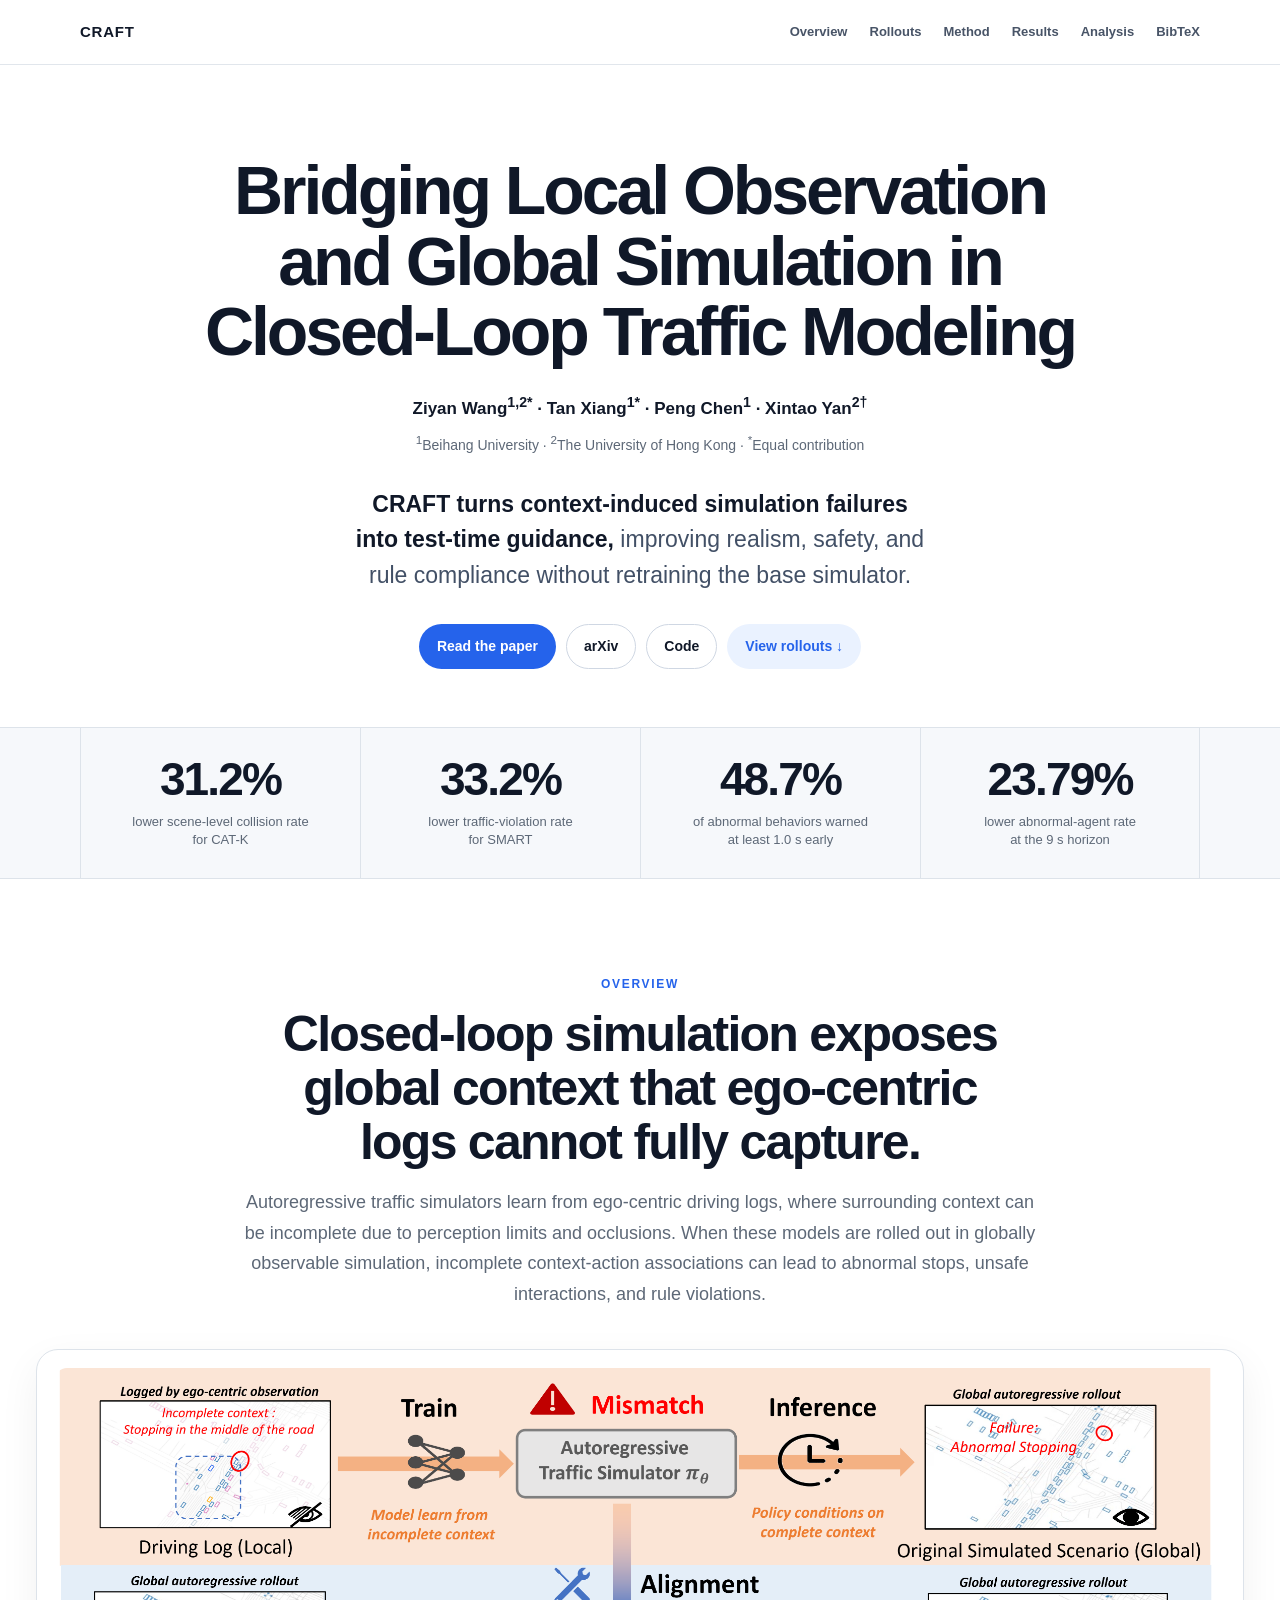
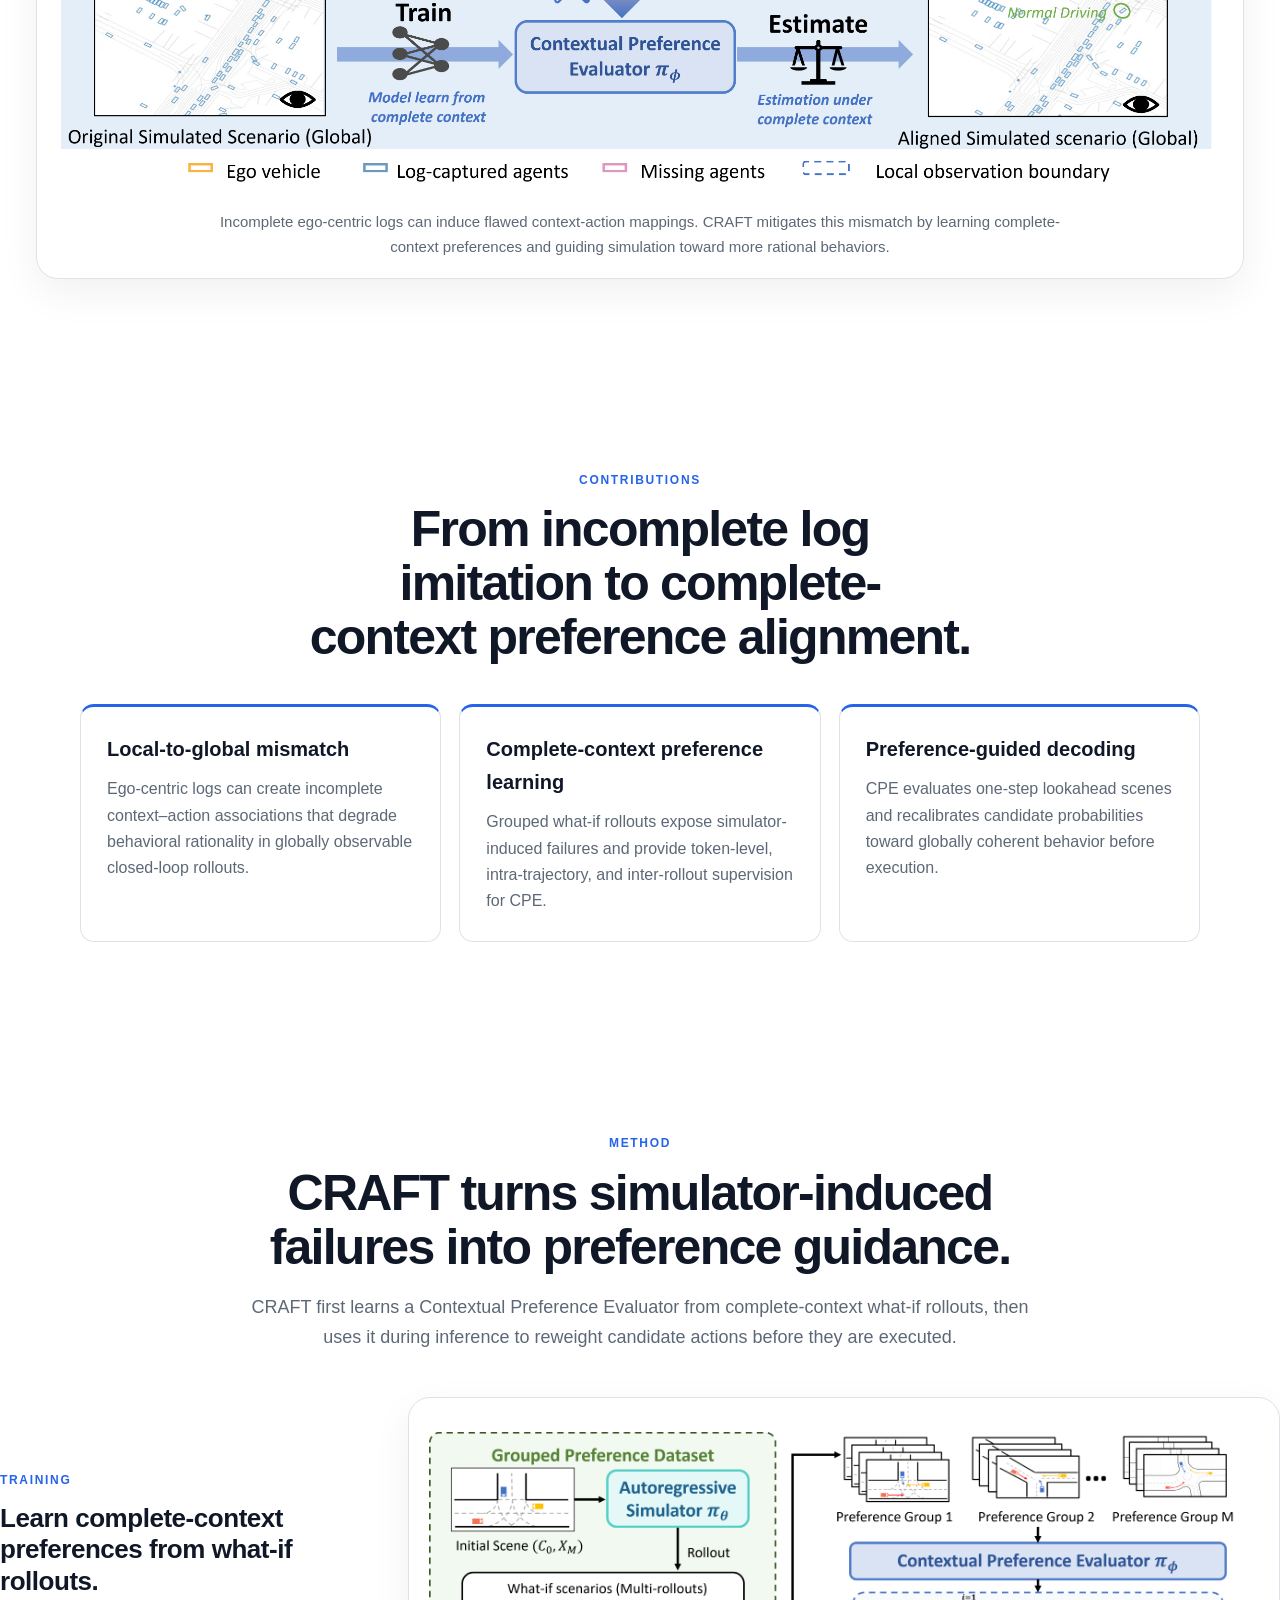
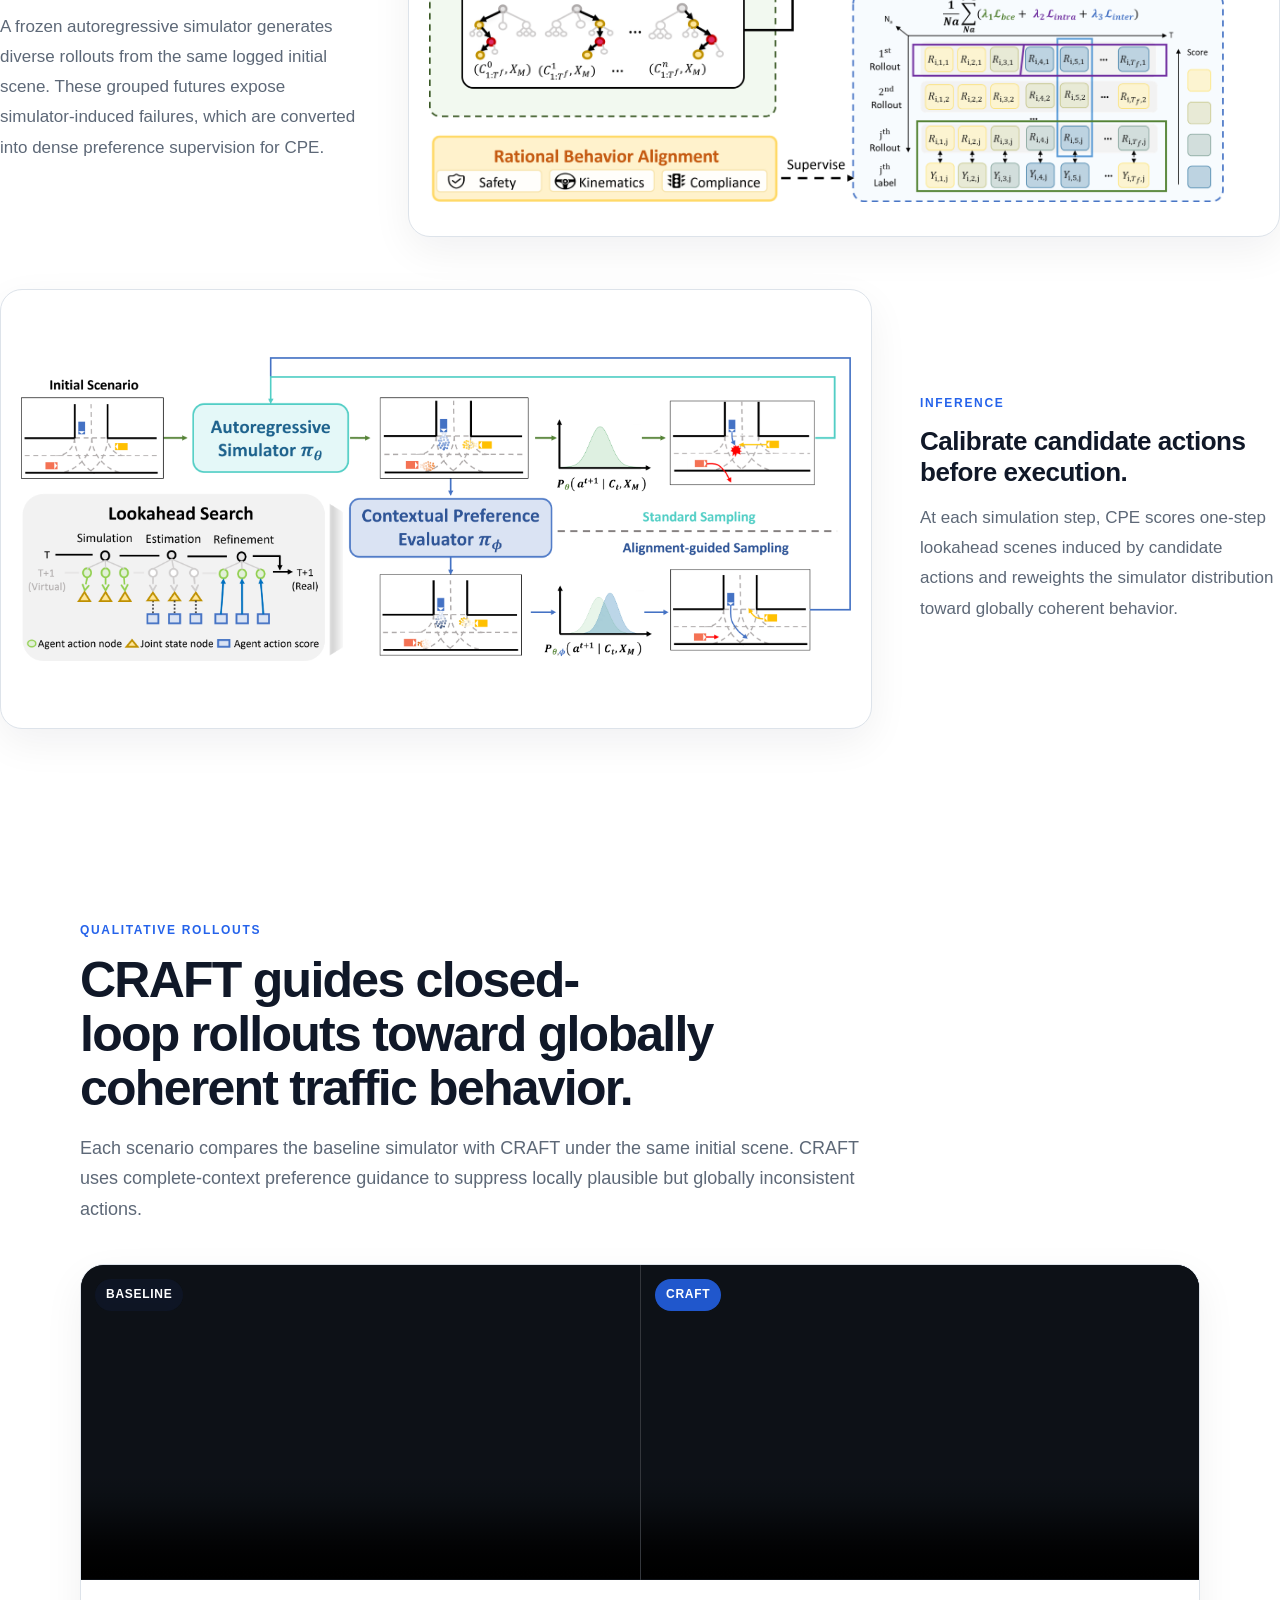
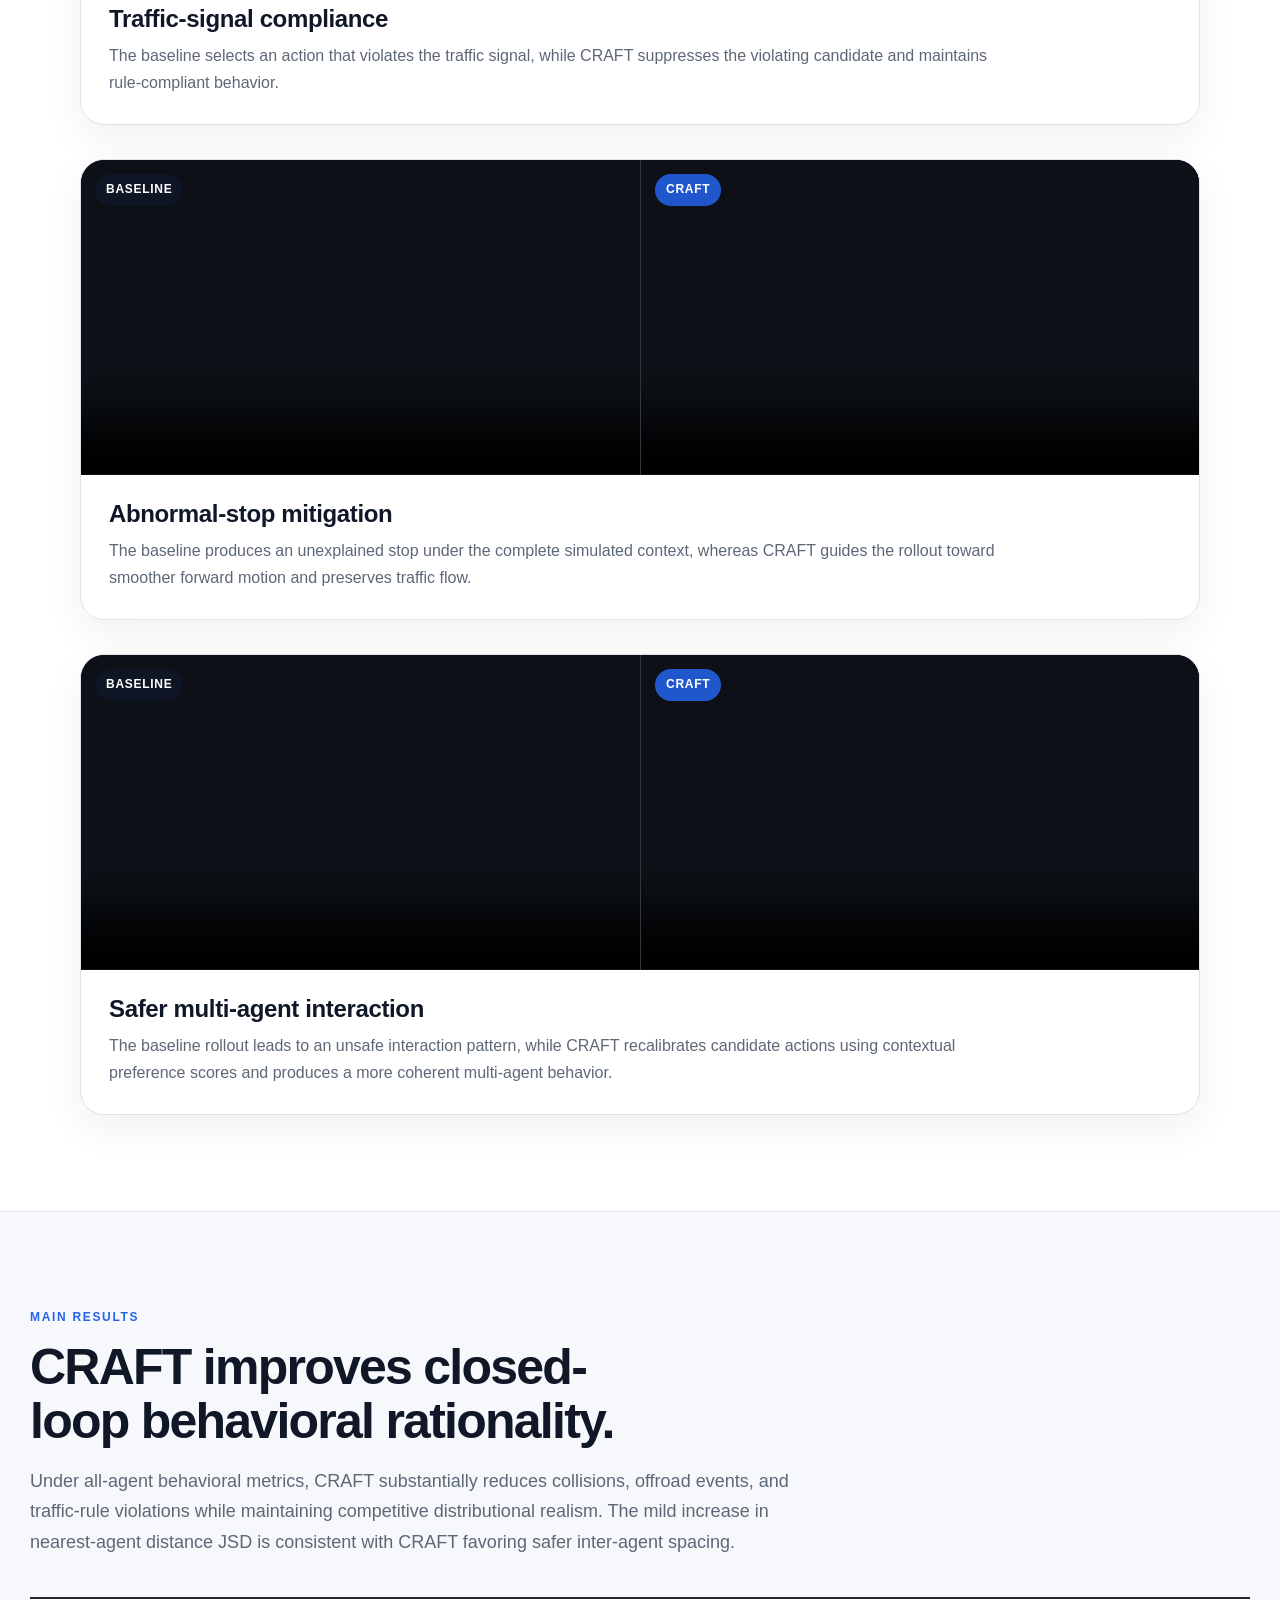
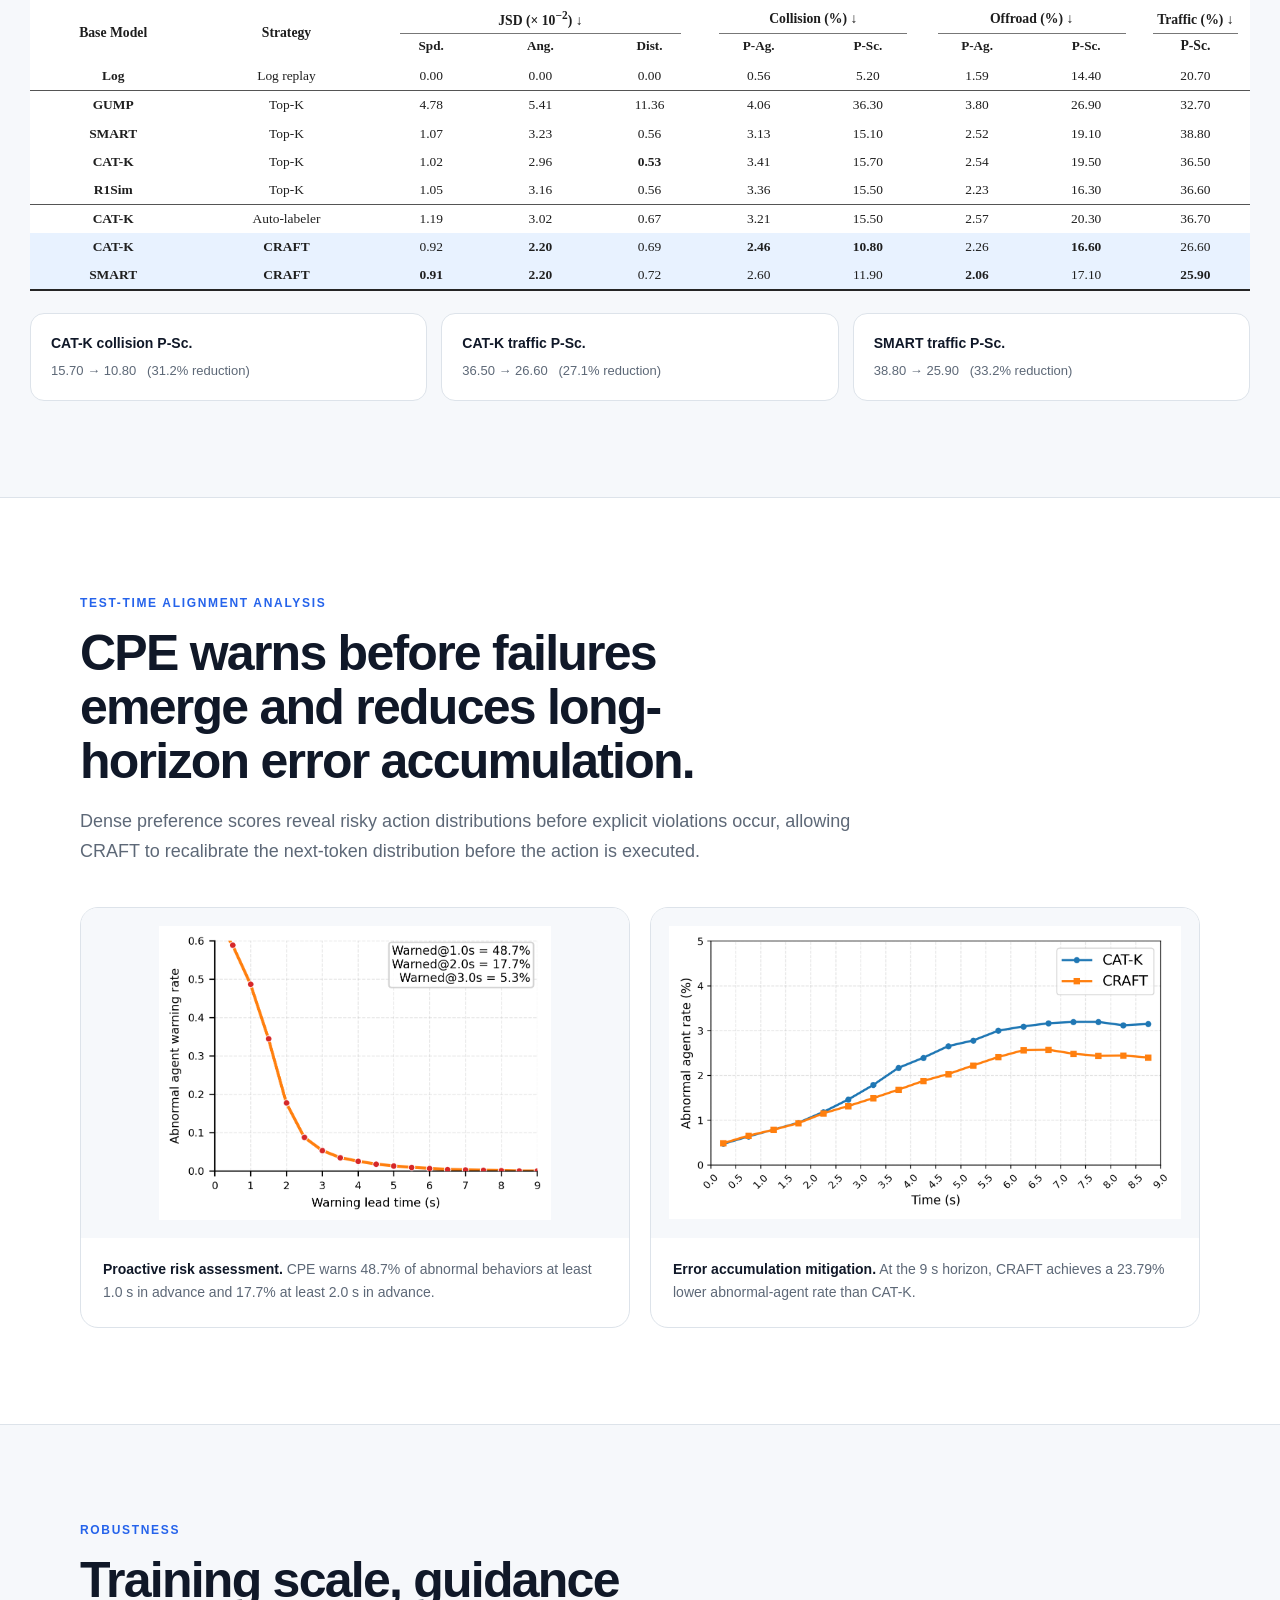
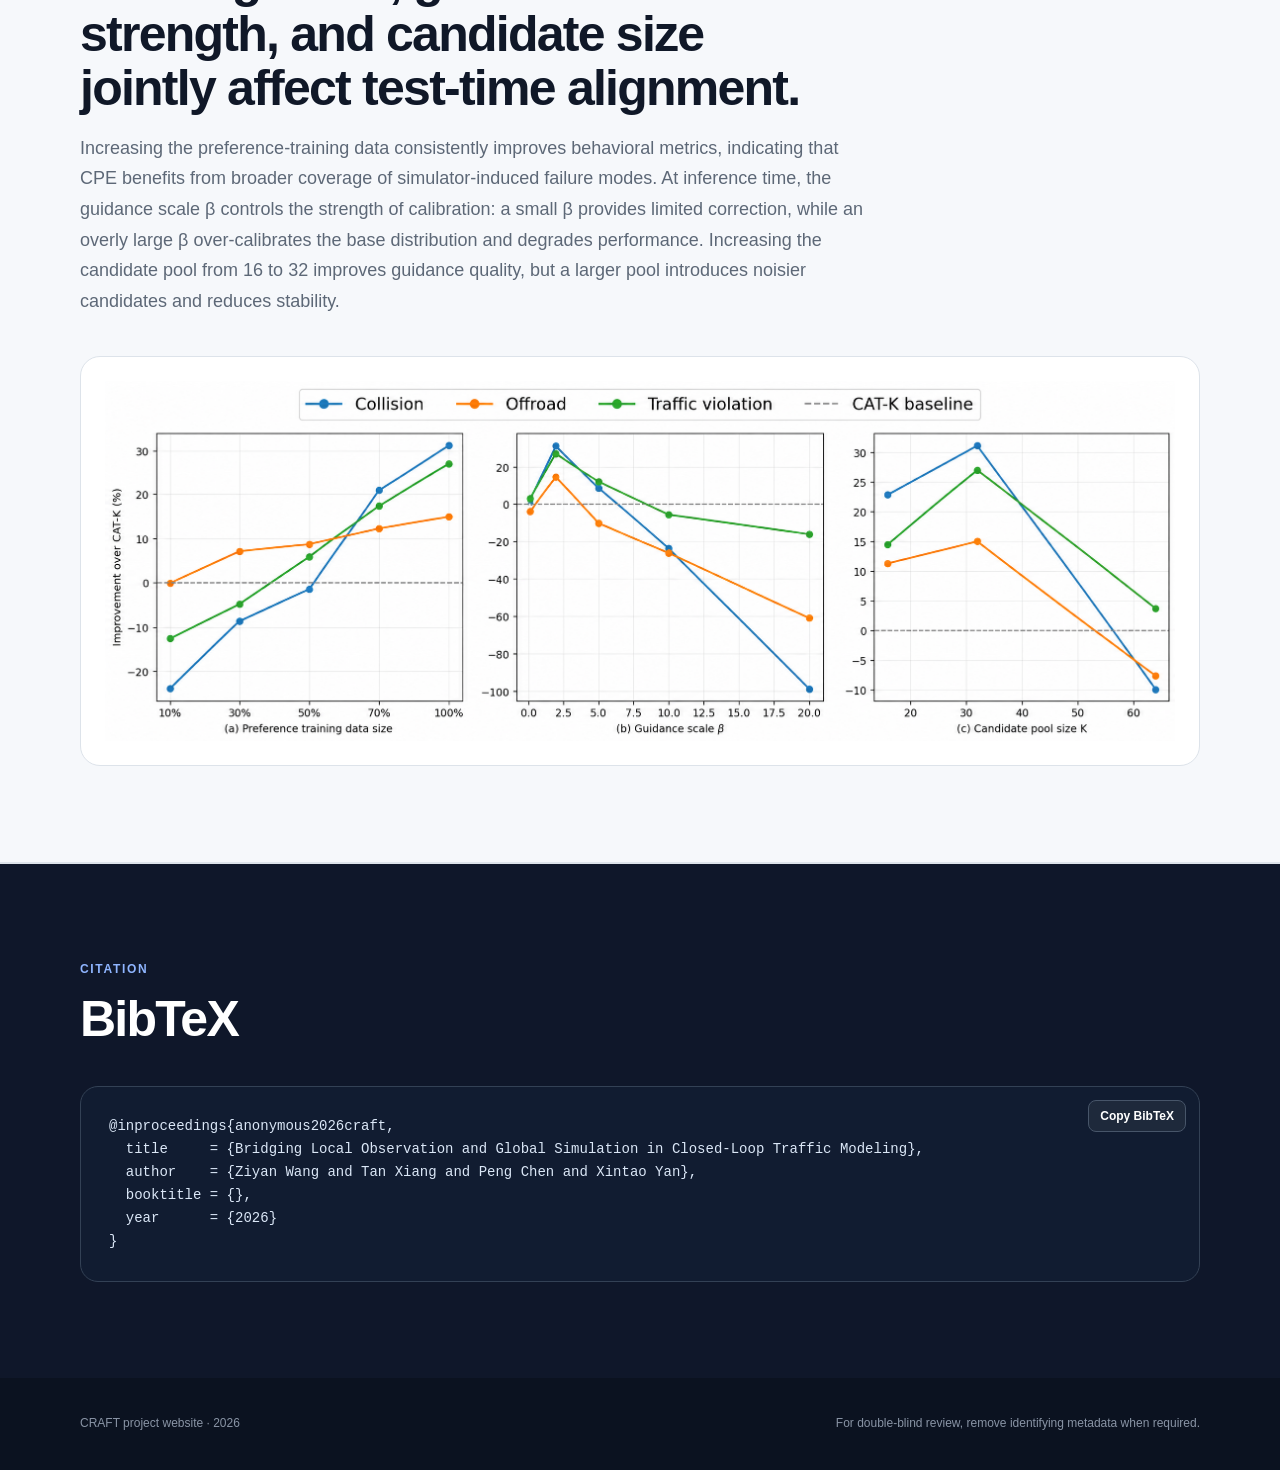
==== index.html @ ce2a0c20 "Changes to be committed: 	modified:   index.html" ====
<!DOCTYPE html>
<html lang="en">
<head>
  <meta charset="UTF-8" />
  <meta name="viewport" content="width=device-width, initial-scale=1.0" />
  <meta
    name="description"
    content="CRAFT: Contextual Reference Alignment Framework for closed-loop traffic simulation."
  />
  <title>CRAFT — Bridging Local Observation and Global Simulation</title>
  <link rel="stylesheet" href="style.css" />
</head>

<body>
  <a class="skip-link" href="#main-content">Skip to content</a>

  <nav class="site-nav" aria-label="Primary navigation">
    <div class="nav-inner">
      <a class="nav-brand" href="#top" aria-label="CRAFT home">
        <!--span class="brand-mark">C</span-->
        <span>CRAFT</span>
      </a>

      <div class="nav-links">
        <a href="#overview">Overview</a>
        <a href="#rollouts">Rollouts</a>
        <a href="#method">Method</a>
        <a href="#results">Results</a>
        <a href="#analysis">Analysis</a>
        <a href="#citation">BibTeX</a>
      </div>
    </div>
  </nav>

  <main id="main-content">
    <header class="hero" id="top">
      <div class="page hero-inner">
        <!-- <p class="eyebrow">Neurips · 2026</p> -->

        <h1>
          Bridging Local Observation and Global Simulation in Closed-Loop Traffic Modeling
        </h1>

        <p class="authors">
          Ziyan Wang<sup>1,2*</sup> · Tan Xiang<sup>1*</sup> ·
          Peng Chen<sup>1</sup> · Xintao Yan<sup>2†</sup>
        </p>

        <p class="affiliation">
          <sup>1</sup>Beihang University ·
          <sup>2</sup>The University of Hong Kong ·
          <sup>*</sup>Equal contribution
        </p>

        <p class="hero-claim">
          <strong>CRAFT turns context-induced simulation failures into test-time guidance,</strong>
          improving realism, safety, and rule compliance without retraining the base simulator.
        </p>

        <div class="hero-actions">
          <a class="button button-primary" href="#">Read the paper</a>
          <a class="button button-secondary" href="#">arXiv</a>
          <a class="button button-secondary" href="#">Code</a>
          <a class="button button-ghost" href="#rollouts">View rollouts ↓</a>
        </div>
      </div>
    </header>

    <section class="metrics-band" aria-label="Headline results">
      <div class="page metrics-grid">
        <article class="metric-item">
          <strong>31.2%</strong>
          <span>lower scene-level collision rate<br />for CAT-K</span>
        </article>

        <article class="metric-item">
          <strong>33.2%</strong>
          <span>lower traffic-violation rate<br />for SMART</span>
        </article>

        <article class="metric-item">
          <strong>48.7%</strong>
          <span>of abnormal behaviors warned<br />at least 1.0 s early</span>
        </article>

        <article class="metric-item">
          <strong>23.79%</strong>
          <span>lower abnormal-agent rate<br />at the 9 s horizon</span>
        </article>
      </div>
    </section>

    <section id="overview" class="section overview-section">
      <div class="section-heading section-heading-center">
        <p class="eyebrow">Overview</p>
        <h2>
          Closed-loop simulation exposes global context that ego-centric logs cannot fully capture.
        </h2>
        <p class="section-summary">
          Autoregressive traffic simulators learn from ego-centric driving logs, where surrounding context can be incomplete due to perception limits and occlusions. When these models are rolled out in globally observable simulation, incomplete context-action associations can lead to abnormal stops, unsafe interactions, and rule violations.
        </p>
      </div>

      <figure class="overview-figure">
        <img
          src="assets/motivation.png"
          alt="Local-to-global context mismatch and CRAFT alignment"
        />
        <figcaption>
          Incomplete ego-centric logs can induce flawed context-action mappings. CRAFT mitigates this mismatch by learning complete-context preferences and guiding simulation toward more rational behaviors.
        </figcaption>
      </figure>
    </section>

    <section class="section" id="summary">
      <div class="page">
        <div class="section-heading section-heading-center">
          <p class="section-kicker">Contributions</p>
          <h2>
            From incomplete log imitation to complete-context preference alignment.
          </h2>
        </div>

        <div class="takeaway-grid">
          <article>
            <h3>Local-to-global mismatch</h3>
            <p>
              Ego-centric logs can create incomplete context–action associations that
              degrade behavioral rationality in globally observable closed-loop rollouts.
            </p>
          </article>

          <article>
            <h3>Complete-context preference learning</h3>
            <p>
              Grouped what-if rollouts expose simulator-induced failures and provide
              token-level, intra-trajectory, and inter-rollout supervision for CPE.
            </p>
          </article>

          <article>
            <h3>Preference-guided decoding</h3>
            <p>
              CPE evaluates one-step lookahead scenes and recalibrates candidate
              probabilities toward globally coherent behavior before execution.
            </p>
          </article>
        </div>
      </div>
    </section>


   <section id="method" class="section method-section">
      <div class="section-heading section-heading-center">
        <p class="eyebrow">Method</p>
        <h2>CRAFT turns simulator-induced failures into preference guidance.</h2>
        <p class="section-summary">
          CRAFT first learns a Contextual Preference Evaluator from complete-context what-if rollouts, then uses it during inference to reweight candidate actions before they are executed.
        </p>
      </div>

      <div class="method-row">
        <div class="method-copy">
          <p class="method-label">Training</p>
          <h3>Learn complete-context preferences from what-if rollouts.</h3>
          <p>
            A frozen autoregressive simulator generates diverse rollouts from the same logged initial scene. These grouped futures expose simulator-induced failures, which are converted into dense preference supervision for CPE.
          </p>
        </div>

        <figure class="method-figure-box">
          <img
            src="assets/pipeline.png"
            alt="CRAFT training pipeline"
          />
        </figure>
      </div>

      <div class="method-row method-row-reverse">
        <div class="method-copy">
          <p class="method-label">Inference</p>
          <h3>Calibrate candidate actions before execution.</h3>
          <p>
            At each simulation step, CPE scores one-step lookahead scenes induced by candidate actions and reweights the simulator distribution toward globally coherent behavior.
          </p>
        </div>

        <figure class="method-figure-box">
          <img
            src="assets/inference_pipeline.png"
            alt="CRAFT inference pipeline"
          />
        </figure>
      </div>
    </section>

    <section id="rollouts" class="section">
      <div class="page">
        <div class="section-heading">
          <p class="section-kicker">Qualitative Rollouts</p>
          <h2>CRAFT guides closed-loop rollouts toward globally coherent traffic behavior.</h2>
          <p class="section-lead">
            Each scenario compares the baseline simulator with CRAFT under the same initial scene. 
            CRAFT uses complete-context preference guidance to suppress locally plausible but globally inconsistent actions.
          </p>
        </div>

        <div class="comparison-list">
          <!-- Scenario 1 -->
          <article class="comparison-card">
            <div class="comparison-video-row">
              <div class="comparison-video comparison-baseline">
                <div class="comparison-label">Baseline</div>
                <video controls preload="metadata" poster="assets/rule_baseline_poster.jpg">
                  <source src="assets/Logical Compliance_catk_crop.mp4" type="video/mp4" />
                </video>
              </div>

              <div class="comparison-video comparison-ours">
                <div class="comparison-label">CRAFT</div>
                <video controls preload="metadata" poster="assets/rule_craft_poster.jpg">
                  <source src="assets/Logical Compliance_ours_crop.mp4" type="video/mp4" />
                </video>
              </div>
            </div>

            <div class="comparison-desc">
              <h3>Traffic-signal compliance</h3>
              <p>
                The baseline selects an action that violates the traffic signal, while CRAFT suppresses the violating candidate and maintains rule-compliant behavior.
              </p>
            </div>
          </article>

          <!-- Scenario 2 -->
          <article class="comparison-card">
            <div class="comparison-video-row">
              <div class="comparison-video comparison-baseline">
                <div class="comparison-label">Baseline</div>
                <video controls preload="metadata" poster="assets/stop_baseline_poster.jpg">
                  <source src="assets/Behavioral Stability_catk_crop.mp4" type="video/mp4" />
                </video>
              </div>

              <div class="comparison-video comparison-ours">
                <div class="comparison-label">CRAFT</div>
                <video controls preload="metadata" poster="assets/stop_craft_poster.jpg">
                  <source src="assets/Behavioral Stability_ours_crop.mp4" type="video/mp4" />
                </video>
              </div>
            </div>

            <div class="comparison-desc">
              <h3>Abnormal-stop mitigation</h3>
              <p>
                The baseline produces an unexplained stop under the complete simulated context, whereas CRAFT guides the rollout toward smoother forward motion and preserves traffic flow.
              </p>
            </div>
          </article>

          <!-- Scenario 3 -->
          <article class="comparison-card">
            <div class="comparison-video-row">
              <div class="comparison-video comparison-baseline">
                <div class="comparison-label">Baseline</div>
                <video controls preload="metadata" poster="assets/interaction_baseline_poster.jpg">
                  <source src="assets/Stability under Extreme Geometric Topologies_catk_crop.mp4" type="video/mp4" />
                </video>
              </div>

              <div class="comparison-video comparison-ours">
                <div class="comparison-label">CRAFT</div>
                <video controls preload="metadata" poster="assets/interaction_craft_poster.jpg">
                  <source src="assets/Stability under Extreme Geometric Topologies_ours_crop.mp4" type="video/mp4" />
                </video>
              </div>
            </div>

            <div class="comparison-desc">
              <h3>Safer multi-agent interaction</h3>
              <p>
                The baseline rollout leads to an unsafe interaction pattern, while CRAFT recalibrates candidate actions using contextual preference scores and produces a more coherent multi-agent behavior.
              </p>
            </div>
          </article>
        </div>
      </div>
    </section>

    <section class="section section-tinted" id="results">
      <div class="page-wide">
        <div class="section-heading">
          <p class="section-kicker">Main results</p>
          <h2>CRAFT improves closed-loop behavioral rationality.</h2>
          <p class="section-lead">
            Under all-agent behavioral metrics, CRAFT substantially reduces collisions,
            offroad events, and traffic-rule violations while maintaining competitive
            distributional realism. The mild increase in nearest-agent distance JSD is
            consistent with CRAFT favoring safer inter-agent spacing.
          </p>
        </div>

        <div class="results-table-wrap">
          <table class="results-table">
            <colgroup>
              <col class="base-col" />
              <col class="strategy-col" />
              <col class="metric-col" span="8" />
            </colgroup>

            <thead>
              <tr>
                <th rowspan="2">Base Model</th>
                <th rowspan="2">Strategy</th>
                <th colspan="3">JSD (× 10<sup>−2</sup>) ↓</th>
                <th colspan="2">Collision (%) ↓</th>
                <th colspan="2">Offroad (%) ↓</th>
                <th class="traffic-head" rowspan="2">
                  <span>Traffic (%) ↓</span>
                  <span class="traffic-sub">P-Sc.</span>
                </th>
              </tr>
              <tr>
                <th>Spd.</th>
                <th>Ang.</th>
                <th>Dist.</th>
                <th>P-Ag.</th>
                <th>P-Sc.</th>
                <th>P-Ag.</th>
                <th>P-Sc.</th>
              </tr>
            </thead>

            <tbody>
              <tr>
                <td data-label="Base Model"><strong>Log</strong></td>
                <td data-label="Strategy">Log replay</td>
                <td data-label="Spd. JSD">0.00</td>
                <td data-label="Ang. JSD">0.00</td>
                <td data-label="Dist. JSD">0.00</td>
                <td data-label="Collision P-Ag.">0.56</td>
                <td data-label="Collision P-Sc.">5.20</td>
                <td data-label="Offroad P-Ag.">1.59</td>
                <td data-label="Offroad P-Sc.">14.40</td>
                <td data-label="Traffic P-Sc.">20.70</td>
              </tr>

              <tr class="section-divider">
                <td data-label="Base Model"><strong>GUMP</strong></td>
                <td data-label="Strategy">Top-K</td>
                <td data-label="Spd. JSD">4.78</td>
                <td data-label="Ang. JSD">5.41</td>
                <td data-label="Dist. JSD">11.36</td>
                <td data-label="Collision P-Ag.">4.06</td>
                <td data-label="Collision P-Sc.">36.30</td>
                <td data-label="Offroad P-Ag.">3.80</td>
                <td data-label="Offroad P-Sc.">26.90</td>
                <td data-label="Traffic P-Sc.">32.70</td>
              </tr>

              <tr>
                <td data-label="Base Model"><strong>SMART</strong></td>
                <td data-label="Strategy">Top-K</td>
                <td data-label="Spd. JSD">1.07</td>
                <td data-label="Ang. JSD">3.23</td>
                <td data-label="Dist. JSD">0.56</td>
                <td data-label="Collision P-Ag.">3.13</td>
                <td data-label="Collision P-Sc.">15.10</td>
                <td data-label="Offroad P-Ag.">2.52</td>
                <td data-label="Offroad P-Sc.">19.10</td>
                <td data-label="Traffic P-Sc.">38.80</td>
              </tr>

              <tr>
                <td data-label="Base Model"><strong>CAT-K</strong></td>
                <td data-label="Strategy">Top-K</td>
                <td data-label="Spd. JSD">1.02</td>
                <td data-label="Ang. JSD">2.96</td>
                <td data-label="Dist. JSD"><strong>0.53</strong></td>
                <td data-label="Collision P-Ag.">3.41</td>
                <td data-label="Collision P-Sc.">15.70</td>
                <td data-label="Offroad P-Ag.">2.54</td>
                <td data-label="Offroad P-Sc.">19.50</td>
                <td data-label="Traffic P-Sc.">36.50</td>
              </tr>

              <tr>
                <td data-label="Base Model"><strong>R1Sim</strong></td>
                <td data-label="Strategy">Top-K</td>
                <td data-label="Spd. JSD">1.05</td>
                <td data-label="Ang. JSD">3.16</td>
                <td data-label="Dist. JSD">0.56</td>
                <td data-label="Collision P-Ag.">3.36</td>
                <td data-label="Collision P-Sc.">15.50</td>
                <td data-label="Offroad P-Ag.">2.23</td>
                <td data-label="Offroad P-Sc.">16.30</td>
                <td data-label="Traffic P-Sc.">36.60</td>
              </tr>

              <tr class="section-divider">
                <td data-label="Base Model"><strong>CAT-K</strong></td>
                <td data-label="Strategy">Auto-labeler</td>
                <td data-label="Spd. JSD">1.19</td>
                <td data-label="Ang. JSD">3.02</td>
                <td data-label="Dist. JSD">0.67</td>
                <td data-label="Collision P-Ag.">3.21</td>
                <td data-label="Collision P-Sc.">15.50</td>
                <td data-label="Offroad P-Ag.">2.57</td>
                <td data-label="Offroad P-Sc.">20.30</td>
                <td data-label="Traffic P-Sc.">36.70</td>
              </tr>

              <tr class="craft-row">
                <td data-label="Base Model"><strong>CAT-K</strong></td>
                <td data-label="Strategy"><span class="craft-tag">CRAFT</span></td>
                <td data-label="Spd. JSD">0.92</td>
                <td data-label="Ang. JSD"><strong>2.20</strong></td>
                <td data-label="Dist. JSD">0.69</td>
                <td data-label="Collision P-Ag."><strong>2.46</strong></td>
                <td data-label="Collision P-Sc."><strong>10.80</strong></td>
                <td data-label="Offroad P-Ag.">2.26</td>
                <td data-label="Offroad P-Sc."><strong>16.60</strong></td>
                <td data-label="Traffic P-Sc.">26.60</td>
              </tr>

              <tr class="craft-row">
                <td data-label="Base Model"><strong>SMART</strong></td>
                <td data-label="Strategy"><span class="craft-tag">CRAFT</span></td>
                <td data-label="Spd. JSD"><strong>0.91</strong></td>
                <td data-label="Ang. JSD"><strong>2.20</strong></td>
                <td data-label="Dist. JSD">0.72</td>
                <td data-label="Collision P-Ag.">2.60</td>
                <td data-label="Collision P-Sc.">11.90</td>
                <td data-label="Offroad P-Ag."><strong>2.06</strong></td>
                <td data-label="Offroad P-Sc.">17.10</td>
                <td data-label="Traffic P-Sc."><strong>25.90</strong></td>
              </tr>
            </tbody>
          </table>
        </div>

        <div class="result-callouts">
          <article>
            <strong>CAT-K collision P-Sc.</strong>
            <span>15.70 → 10.80 &nbsp; (31.2% reduction)</span>
          </article>
          <article>
            <strong>CAT-K traffic P-Sc.</strong>
            <span>36.50 → 26.60 &nbsp; (27.1% reduction)</span>
          </article>
          <article>
            <strong>SMART traffic P-Sc.</strong>
            <span>38.80 → 25.90 &nbsp; (33.2% reduction)</span>
          </article>
        </div>
    </section>

    <section class="section" id="analysis">
      <div class="page">
        <div class="section-heading">
          <p class="section-kicker">Test-time alignment analysis</p>
          <h2>
            CPE warns before failures emerge and reduces long-horizon error accumulation.
          </h2>
          <p class="section-lead">
            Dense preference scores reveal risky action distributions before explicit
            violations occur, allowing CRAFT to recalibrate the next-token distribution
            before the action is executed.
          </p>
        </div>

        <div class="analysis-pair">
          <figure class="analysis-card">
            <div class="analysis-figure-box">
              <img
                src="assets/risk_assessment.png"
                alt="Abnormal-agent warning rate over different warning lead times"
              />
            </div>
            <figcaption>
              <strong>Proactive risk assessment.</strong>
              CPE warns 48.7% of abnormal behaviors at least 1.0 s in advance and
              17.7% at least 2.0 s in advance.
            </figcaption>
          </figure>

          <figure class="analysis-card">
            <div class="analysis-figure-box">
              <img
                src="assets/error_accumulation.png"
                alt="Abnormal-agent rate curves of CRAFT and CAT-K over closed-loop rollout time"
              />
            </div>
            <figcaption>
              <strong>Error accumulation mitigation.</strong>
              At the 9 s horizon, CRAFT achieves a 23.79% lower abnormal-agent rate
              than CAT-K.
            </figcaption>
          </figure>
        </div>
      </div>
    </section>

    <section class="section section-tinted" id="robustness">
      <div class="page">
        <div class="section-heading">
          <p class="section-kicker">Robustness</p>
          <h2>
            Training scale, guidance strength, and candidate size jointly affect test-time alignment.
          </h2>
          <p class="section-lead">
            Increasing the preference-training data consistently improves behavioral metrics, indicating that CPE benefits from broader coverage of simulator-induced failure modes. 
            At inference time, the guidance scale β controls the strength of calibration: a small β provides limited correction, while an overly large β over-calibrates the base distribution and degrades performance. 
            Increasing the candidate pool from 16 to 32 improves guidance quality, but a larger pool introduces noisier candidates and reduces stability.
          </p>
        </div>

        <figure class="wide-figure">
          <img
            src="assets/robustness.png"
            alt="Relative performance under different preference-data sizes, guidance scales, and candidate-pool sizes"
          />
        </figure>
      </div>
    </section>

    <section class="section citation-section" id="citation">
      <div class="page">
        <div class="section-heading">
          <p class="section-kicker">Citation</p>
          <h2>BibTeX</h2>
        </div>

        <div class="bibtex-box">
          <button class="copy-button" type="button" data-copy-target="bibtex">
            Copy BibTeX
          </button>

          <pre id="bibtex"><code>@inproceedings{anonymous2026craft,
  title     = {Bridging Local Observation and Global Simulation in Closed-Loop Traffic Modeling},
  author    = {Ziyan Wang and Tan Xiang and Peng Chen and Xintao Yan},
  booktitle = {},
  year      = {2026}
}</code></pre>
        </div>
      </div>
    </section>
  </main>

  <footer class="site-footer">
    <div class="page footer-inner">
      <span>CRAFT project website · 2026</span>
      <span>For double-blind review, remove identifying metadata when required.</span>
    </div>
  </footer>

  <script>
    document.querySelectorAll("[data-copy-target]").forEach((button) => {
      button.addEventListener("click", async () => {
        const target = document.getElementById(button.dataset.copyTarget);
        if (!target) return;

        try {
          await navigator.clipboard.writeText(target.innerText);
          const original = button.textContent;
          button.textContent = "Copied";
          setTimeout(() => {
            button.textContent = original;
          }, 1600);
        } catch (error) {
          button.textContent = "Copy failed";
        }
      });
    });
  </script>
</body>
</html>
---- style.css ----
/* =========================================================
   CRAFT Project Website
   ========================================================= */

:root {
  --ink: #101828;
  --muted: #5d6877;
  --line: #dde3ea;
  --line-strong: #aeb8c5;
  --surface: #ffffff;
  --surface-soft: #f6f8fb;
  --accent: #2563eb;
  --accent-dark: #1748b4;
  --accent-soft: #eaf2ff;
  --craft-row: #e8f2ff;
  --max-width: 1120px;
  --wide-width: 1220px;
  --shadow: 0 18px 50px rgba(16, 24, 40, 0.08);
}

* {
  box-sizing: border-box;
}

html {
  scroll-behavior: smooth;
  scroll-padding-top: 84px;
}

body {
  margin: 0;
  color: var(--ink);
  background: var(--surface);
  font-family:
    Inter, ui-sans-serif, -apple-system, BlinkMacSystemFont, "Segoe UI",
    Helvetica, Arial, sans-serif;
  line-height: 1.65;
  text-rendering: optimizeLegibility;
}

img,
video {
  display: block;
  max-width: 100%;
}

a {
  color: inherit;
}

button,
a {
  -webkit-tap-highlight-color: transparent;
}

.page {
  width: min(var(--max-width), calc(100% - 40px));
  margin-inline: auto;
}

.page-wide {
  width: min(var(--wide-width), calc(100% - 40px));
  margin-inline: auto;
}

.skip-link {
  position: fixed;
  top: 12px;
  left: 12px;
  z-index: 1000;
  padding: 10px 14px;
  border-radius: 8px;
  color: #fff;
  background: var(--ink);
  transform: translateY(-160%);
  transition: transform 0.2s ease;
}

.skip-link:focus {
  transform: translateY(0);
}


/* =========================================================
   Navigation
   ========================================================= */

.site-nav {
  position: sticky;
  top: 0;
  z-index: 100;
  border-bottom: 1px solid rgba(221, 227, 234, 0.88);
  background: rgba(255, 255, 255, 0.88);
  backdrop-filter: blur(16px);
}

.nav-inner {
  display: flex;
  width: min(var(--max-width), calc(100% - 40px));
  min-height: 64px;
  margin-inline: auto;
  align-items: center;
  justify-content: space-between;
  gap: 24px;
}

.nav-brand {
  display: inline-flex;
  align-items: center;
  gap: 10px;
  font-size: 15px;
  font-weight: 800;
  letter-spacing: 0.05em;
  text-decoration: none;
}

.brand-mark {
  display: grid;
  width: 30px;
  height: 30px;
  place-items: center;
  border-radius: 9px;
  color: #fff;
  background: var(--accent);
  font-size: 15px;
}

.nav-links {
  display: flex;
  align-items: center;
  gap: 22px;
}

.nav-links a {
  color: #485467;
  font-size: 13px;
  font-weight: 650;
  text-decoration: none;
  transition: color 0.18s ease;
}

.nav-links a:hover {
  color: var(--accent);
}


/* =========================================================
   Hero
   ========================================================= */

.hero {
  padding: 90px 0 58px;
  text-align: center;
}

.hero-inner {
  max-width: 1020px;
}

.eyebrow,
.section-kicker,
.method-label {
  margin: 0 0 12px;
  color: var(--accent);
  font-size: 12px;
  font-weight: 800;
  letter-spacing: 0.14em;
  text-transform: uppercase;
}

.hero h1 {
  max-width: 1000px;
  margin: 0 auto 24px;
  font-size: clamp(40px, 6vw, 68px);
  line-height: 1.04;
  letter-spacing: -0.045em;
  text-wrap: balance;
}

.authors {
  margin: 0;
  font-size: 17px;
  font-weight: 650;
}

.affiliation {
  margin: 7px 0 0;
  color: var(--muted);
  font-size: 14px;
}

.hero-claim {
  max-width: 830px;
  margin: 30px auto 0;
  color: #425066;
  font-size: clamp(18px, 2.3vw, 23px);
  line-height: 1.55;
  text-wrap: balance;
}

.hero-claim strong {
  color: var(--ink);
}

.hero-actions {
  display: flex;
  flex-wrap: wrap;
  justify-content: center;
  gap: 10px;
  margin-top: 30px;
}

.button {
  display: inline-flex;
  min-height: 44px;
  padding: 10px 17px;
  align-items: center;
  justify-content: center;
  border: 1px solid transparent;
  border-radius: 999px;
  font-size: 14px;
  font-weight: 750;
  text-decoration: none;
  transition:
    transform 0.18s ease,
    background-color 0.18s ease,
    border-color 0.18s ease;
}

.button:hover {
  transform: translateY(-1px);
}

.button-primary {
  color: #fff;
  background: var(--accent);
}

.button-primary:hover {
  background: var(--accent-dark);
}

.button-secondary {
  border-color: #cfd7e3;
  background: #fff;
}

.button-secondary:hover {
  border-color: #aeb8c7;
  background: var(--surface-soft);
}

.button-ghost {
  color: var(--accent);
  background: var(--accent-soft);
}


/* =========================================================
   Headline metrics
   ========================================================= */

.metrics-band {
  border-top: 1px solid var(--line);
  border-bottom: 1px solid var(--line);
  background: var(--surface-soft);
}

.metrics-grid {
  display: grid;
  grid-template-columns: repeat(4, minmax(0, 1fr));
}

.metric-item {
  min-height: 150px;
  padding: 28px 24px;
  border-left: 1px solid var(--line);
  text-align: center;
}

.metric-item:last-child {
  border-right: 1px solid var(--line);
}

.metric-item strong {
  display: block;
  color: var(--ink);
  font-size: clamp(30px, 4vw, 46px);
  line-height: 1;
  letter-spacing: -0.04em;
}

.metric-item span {
  display: block;
  margin-top: 11px;
  color: var(--muted);
  font-size: 13px;
  line-height: 1.45;
}


/* =========================================================
   Hero visual
   ========================================================= */

.hero-visual-section {
  padding: 52px 0 36px;
}

.hero-visual {
  margin: 0;
  padding: 24px;
  border: 1px solid var(--line);
  border-radius: 24px;
  background: #fff;
  box-shadow: var(--shadow);
}

.hero-visual img {
  width: 100%;
  max-height: 600px;
  object-fit: contain;
}

.hero-visual figcaption {
  max-width: 820px;
  margin: 18px auto 0;
  color: var(--muted);
  font-size: 14px;
  text-align: center;
}


/* =========================================================
   Shared sections
   ========================================================= */

.section {
  padding: 96px 0;
}

.section-tinted {
  border-top: 1px solid var(--line);
  border-bottom: 1px solid var(--line);
  background: var(--surface-soft);
}

.section-heading {
  max-width: 850px;
  margin-bottom: 40px;
}

.section-heading-center {
  max-width: 860px;
  margin-right: auto;
  margin-left: auto;
  text-align: center;
}

.section-heading h2 {
  margin: 0;
  font-size: clamp(32px, 4.2vw, 50px);
  line-height: 1.08;
  letter-spacing: -0.035em;
  text-wrap: balance;
}

.section-lead,
.section-summary {
  max-width: 800px;
  margin: 18px 0 0;
  color: var(--muted);
  font-size: 18px;
  line-height: 1.7;
}

.section-heading-center .section-lead,
.section-heading-center .section-summary {
  margin-right: auto;
  margin-left: auto;
}


/* =========================================================
   Overview
   ========================================================= */

.overview-figure {
  width: min(1440px, calc(100vw - 72px));
  margin: 36px auto 0;
  padding: 18px;

  border: 1px solid var(--line);
  border-radius: 22px;

  background: #fff;
  box-shadow: 0 14px 40px rgba(16, 24, 40, 0.06);
}

.overview-figure img {
  width: 100%;
  max-height: 620px;
  object-fit: contain;

  border: 0;
  border-radius: 12px;
  background: #fff;
}

.overview-figure figcaption {
  max-width: 860px;
  margin: 14px auto 0;

  color: var(--muted);
  text-align: center;
  font-size: 15px;
  line-height: 1.65;
}




/* =========================================================
   Method
   ========================================================= */

.method-section {
  width: auto;
  margin-right: 0;
  margin-left: 0;
}

.method-section > .page {
  width: min(1480px, calc(100vw - 72px));
  max-width: none;
}

.method-row {
  display: grid;
  grid-template-columns: 360px minmax(0, 960px);
  gap: 48px;
  align-items: center;
  justify-content: center;

  width: 100%;
  margin: 44px auto 0;
}

.method-row + .method-row {
  margin-top: 52px;
}

.method-row-reverse {
  grid-template-columns: minmax(0, 960px) 360px;
}

.method-row-reverse .method-copy {
  grid-column: 2;
  grid-row: 1;
}

.method-row-reverse .method-figure-box {
  grid-column: 1;
  grid-row: 1;
}

.method-copy {
  width: 100%;
  max-width: 360px;
}

.method-copy h3 {
  margin: 0 0 14px;
  font-size: 26px;
  line-height: 1.22;
  letter-spacing: -0.018em;
}

.method-copy p:not(.method-label) {
  margin: 0;
  color: var(--muted);
  font-size: 17px;
  line-height: 1.78;
}

.method-figure-box {
  display: flex;
  width: 100%;
  height: 440px;
  margin: 0;
  padding: 20px;

  align-items: center;
  justify-content: center;

  border: 1px solid var(--line);
  border-radius: 22px;
  background: #fff;
  box-shadow: 0 14px 40px rgba(16, 24, 40, 0.06);
}

.method-figure-box img {
  width: 100%;
  height: 100%;
  object-fit: contain;
}


/* =========================================================
   Qualitative Rollouts: Baseline vs CRAFT Comparisons
   ========================================================= */

.comparison-list {
  display: grid;
  gap: 34px;
}

.comparison-card {
  overflow: hidden;
  border: 1px solid var(--line);
  border-radius: 24px;
  background: #fff;
  box-shadow: 0 14px 40px rgba(16, 24, 40, 0.06);
}

.comparison-video-row {
  display: grid;
  grid-template-columns: repeat(2, minmax(0, 1fr));
  gap: 0;
  background: #0d1117;
}

.comparison-video {
  position: relative;
  min-width: 0;
  background: #0d1117;
}

.comparison-video + .comparison-video {
  border-left: 1px solid rgba(255, 255, 255, 0.16);
}

.comparison-video video {
  width: 100%;
  aspect-ratio: 16 / 9;
  object-fit: cover;
  background: #0d1117;
}

.comparison-label {
  position: absolute;
  top: 14px;
  left: 14px;
  z-index: 2;

  padding: 6px 11px;
  border-radius: 999px;

  color: #fff;
  background: rgba(15, 23, 42, 0.74);
  backdrop-filter: blur(8px);

  font-size: 12px;
  font-weight: 800;
  letter-spacing: 0.06em;
  text-transform: uppercase;
}

.comparison-ours .comparison-label {
  background: rgba(37, 99, 235, 0.86);
}

.comparison-desc {
  padding: 24px 28px 28px;
}

.comparison-desc h3 {
  margin: 0 0 8px;
  font-size: 24px;
  line-height: 1.25;
  letter-spacing: -0.015em;
}

.comparison-desc p {
  max-width: 900px;
  margin: 0;
  color: var(--muted);
  font-size: 16px;
  line-height: 1.7;
}


/* Mobile: stack baseline and CRAFT vertically */
@media (max-width: 760px) {
  .comparison-video-row {
    grid-template-columns: 1fr;
  }

  .comparison-video + .comparison-video {
    border-left: 0;
    border-top: 1px solid rgba(255, 255, 255, 0.16);
  }

  .comparison-desc {
    padding: 20px;
  }

  .comparison-desc h3 {
    font-size: 21px;
  }
}



/* =========================================================
   Main Results Table
   ========================================================= */

.results-table-wrap {
  width: 100%;
  overflow: hidden;
  border-top: 2px solid #252525;
  border-bottom: 2px solid #252525;
  background: #fff;
}

.results-table {
  width: 100%;
  border-collapse: collapse;
  table-layout: fixed;
  color: #1f1f1f;
  font-family: "Times New Roman", Times, serif;
  font-size: clamp(11px, 1.05vw, 15px);
  font-variant-numeric: tabular-nums;
}

.results-table .base-col {
  width: 12%;
}

.results-table .strategy-col {
  width: 13%;
}

.results-table .reference-col {
  width: 12%;
}

.results-table .metric-col {
  width: 7.875%;
}

.results-table th,
.results-table td {
  padding: 7px 5px;
  vertical-align: middle;
  line-height: 1.2;
}

.results-table thead th {
  color: #1d1d1d;
  background: #fff;
  text-align: center;
  white-space: nowrap;
  font-weight: 700;
}

.results-table thead tr:first-child th {
  padding-top: 10px;
  padding-bottom: 5px;
  border-bottom: 0;
  font-size: 1.02em;
}

.results-table thead tr:first-child th[colspan] {
  position: relative;
}

.results-table thead tr:first-child th[colspan]::after {
  content: "";
  position: absolute;
  right: 7%;
  bottom: 0;
  left: 7%;
  height: 1px;
  background: #777;
}

.results-table thead tr:nth-child(2) th {
  padding-top: 4px;
  padding-bottom: 8px;
  border-bottom: none;
  font-size: 0.98em;
}

.results-table thead th[rowspan="2"] {
  vertical-align: middle;
}

.traffic-head span {
  display: block;
}

.traffic-head .traffic-sub {
  margin: 5px 7% 0;
  padding-top: 4px;
  border-top: 1px solid #777;
}

.results-table tbody tr {
  background: #fff;
}

.results-table tbody td {
  padding-top: 6px;
  padding-bottom: 6px;
  border: 0;
  text-align: center;
  white-space: nowrap;
}

.results-table tbody tr.section-divider td {
  border-top: 1.25px solid #555;
}

.results-table tbody tr.craft-row {
  background: var(--craft-row);
}

.results-table tbody tr.craft-row td {
  background: transparent;
}

.results-table strong {
  font-weight: 800;
}

.craft-tag {
  font-weight: 800;
  letter-spacing: 0;
}

.result-callouts {
  display: grid;
  grid-template-columns: repeat(3, minmax(0, 1fr));
  gap: 14px;
  margin-top: 22px;
}

.result-callouts article {
  padding: 18px 20px;
  border: 1px solid var(--line);
  border-radius: 14px;
  background: #fff;
}

.result-callouts strong,
.result-callouts span {
  display: block;
}

.result-callouts strong {
  font-size: 14px;
}

.result-callouts span {
  margin-top: 5px;
  color: var(--muted);
  font-size: 13px;
}


/* =========================================================
   Analysis and Robustness
   ========================================================= */

.analysis-pair {
  display: grid;
  grid-template-columns: repeat(2, minmax(0, 1fr));
  gap: 20px;
}

.analysis-card {
  margin: 0;
  overflow: hidden;
  border: 1px solid var(--line);
  border-radius: 18px;
  background: #fff;
}

.analysis-figure-box {
  display: flex;
  height: 330px;
  padding: 18px;
  align-items: center;
  justify-content: center;
  background: var(--surface-soft);
}

.analysis-figure-box img {
  width: 100%;
  height: 100%;
  object-fit: contain;
}

.analysis-card figcaption {
  padding: 20px 22px 23px;
  color: var(--muted);
  font-size: 14px;
}

.analysis-card figcaption strong {
  color: var(--ink);
}

.wide-figure {
  margin: 0;
  padding: 24px;
  border: 1px solid var(--line);
  border-radius: 20px;
  background: #fff;
}

.wide-figure img {
  width: 100%;
  max-height: 560px;
  object-fit: contain;
}


/* =========================================================
   Takeaways and Citation
   ========================================================= */

.takeaway-grid {
  display: grid;
  grid-template-columns: repeat(3, minmax(0, 1fr));
  gap: 18px;
}

.takeaway-grid article {
  min-height: 180px;
  padding: 26px;
  border-top: 3px solid var(--accent);
  border-right: 1px solid var(--line);
  border-bottom: 1px solid var(--line);
  border-left: 1px solid var(--line);
  border-radius: 14px;
}

.takeaway-grid h3 {
  margin: 0 0 10px;
  font-size: 20px;
}

.takeaway-grid p {
  margin: 0;
  color: var(--muted);
}

.citation-section {
  border-top: 1px solid var(--line);
  background: #0f172a;
}

.citation-section .section-kicker {
  color: #8fb5ff;
}

.citation-section h2 {
  color: #fff;
}

.bibtex-box {
  position: relative;
}

.bibtex-box pre {
  margin: 0;
  overflow-x: auto;
  padding: 28px;
  border: 1px solid #334155;
  border-radius: 18px;
  color: #dbe7f7;
  background: #111c31;
  font: 14px/1.65 "SFMono-Regular", Consolas, "Liberation Mono", monospace;
}

.copy-button {
  position: absolute;
  top: 14px;
  right: 14px;
  z-index: 2;
  padding: 8px 11px;
  border: 1px solid #475569;
  border-radius: 8px;
  color: #fff;
  background: #1e293b;
  cursor: pointer;
  font-size: 12px;
  font-weight: 700;
}


/* =========================================================
   Footer
   ========================================================= */

.site-footer {
  color: #8994a5;
  background: #0b1220;
}

.footer-inner {
  display: flex;
  min-height: 92px;
  align-items: center;
  justify-content: space-between;
  gap: 24px;
  font-size: 12px;
}


/* =========================================================
   Responsive
   ========================================================= */

@media (max-width: 980px) {
  .nav-links {
    gap: 14px;
  }

  .nav-links a:nth-child(4),
  .nav-links a:nth-child(5) {
    display: none;
  }

  .metrics-grid {
    grid-template-columns: repeat(2, minmax(0, 1fr));
  }

  .metric-item:nth-child(3),
  .metric-item:nth-child(4) {
    border-top: 1px solid var(--line);
  }

  .takeaway-grid,
  .result-callouts {
    grid-template-columns: 1fr;
  }

  .method-section {
    width: min(var(--max-width), calc(100% - 40px));
  }

  .method-row,
  .method-row-reverse {
    grid-template-columns: 1fr;
    gap: 20px;
  }

  .method-row-reverse .method-copy,
  .method-row-reverse .method-figure-box {
    grid-column: auto;
    grid-row: auto;
  }

  .method-copy {
    max-width: 100%;
    text-align: center;
  }

  .method-figure-box {
    height: 340px;
  }

  .results-table-wrap {
    overflow: visible;
    border: 0;
    background: transparent;
  }

  .results-table,
  .results-table tbody {
    display: block;
  }

  .results-table colgroup,
  .results-table thead {
    display: none;
  }

  .results-table tbody tr {
    display: grid;
    grid-template-columns: repeat(2, minmax(0, 1fr));
    gap: 0 18px;
    margin-bottom: 14px;
    padding: 12px 14px;
    border: 1px solid #d9d9d9;
    border-top: 2px solid #333;
    border-radius: 12px;
    background: #fff;
  }

  .results-table tbody tr.craft-row {
    background: var(--craft-row);
  }

  .results-table tbody td {
    display: flex;
    justify-content: space-between;
    align-items: baseline;
    gap: 12px;
    padding: 7px 0;
    border-bottom: 1px solid #e6e6e6;
    text-align: right;
    white-space: normal;
  }

  .results-table tbody td::before {
    content: attr(data-label);
    flex: 1;
    color: #555;
    font-family:
      Inter, ui-sans-serif, -apple-system, BlinkMacSystemFont, "Segoe UI",
      Helvetica, Arial, sans-serif;
    font-weight: 650;
    text-align: left;
  }

  .results-table tbody td:last-child {
    border-bottom: 0;
  }

  .results-table tbody tr.section-divider td {
    border-top: 0;
  }
}

@media (max-width: 760px) {
  .page,
  .page-wide,
  .nav-inner {
    width: min(100% - 28px, var(--max-width));
  }

  .site-nav {
    position: static;
  }

  .nav-inner {
    min-height: 58px;
  }

  .nav-links {
    display: none;
  }

  .hero {
    padding: 68px 0 44px;
  }

  .hero h1 {
    font-size: clamp(38px, 12vw, 56px);
  }

  .hero-claim {
    font-size: 18px;
  }

  .section {
    padding: 72px 0;
  }

  .section-heading h2 {
    font-size: 34px;
  }

  .section-lead,
  .section-summary {
    font-size: 16px;
  }

  .overview-figure {
    width: 100%;
  }

  .overview-figure img {
    max-height: 320px;
  }

  .analysis-pair {
    grid-template-columns: 1fr;
  }

  .analysis-figure-box {
    height: 280px;
  }

  .footer-inner {
    padding: 24px 0;
    flex-direction: column;
    align-items: flex-start;
    justify-content: center;
    gap: 6px;
  }
}

@media (max-width: 560px) {
  .metrics-grid {
    grid-template-columns: 1fr;
  }

  .metric-item {
    min-height: 124px;
    border-right: 1px solid var(--line);
    border-bottom: 1px solid var(--line);
  }

  .metric-item:last-child {
    border-bottom: 0;
  }

  .hero-actions {
    align-items: stretch;
  }

  .button {
    width: 100%;
  }

  .hero-visual {
    padding: 12px;
    border-radius: 16px;
  }

  .method-figure-box {
    height: 260px;
    padding: 12px;
  }

  .results-table tbody tr {
    grid-template-columns: 1fr;
  }

  .bibtex-box pre {
    padding: 58px 18px 20px;
    font-size: 12px;
  }
}
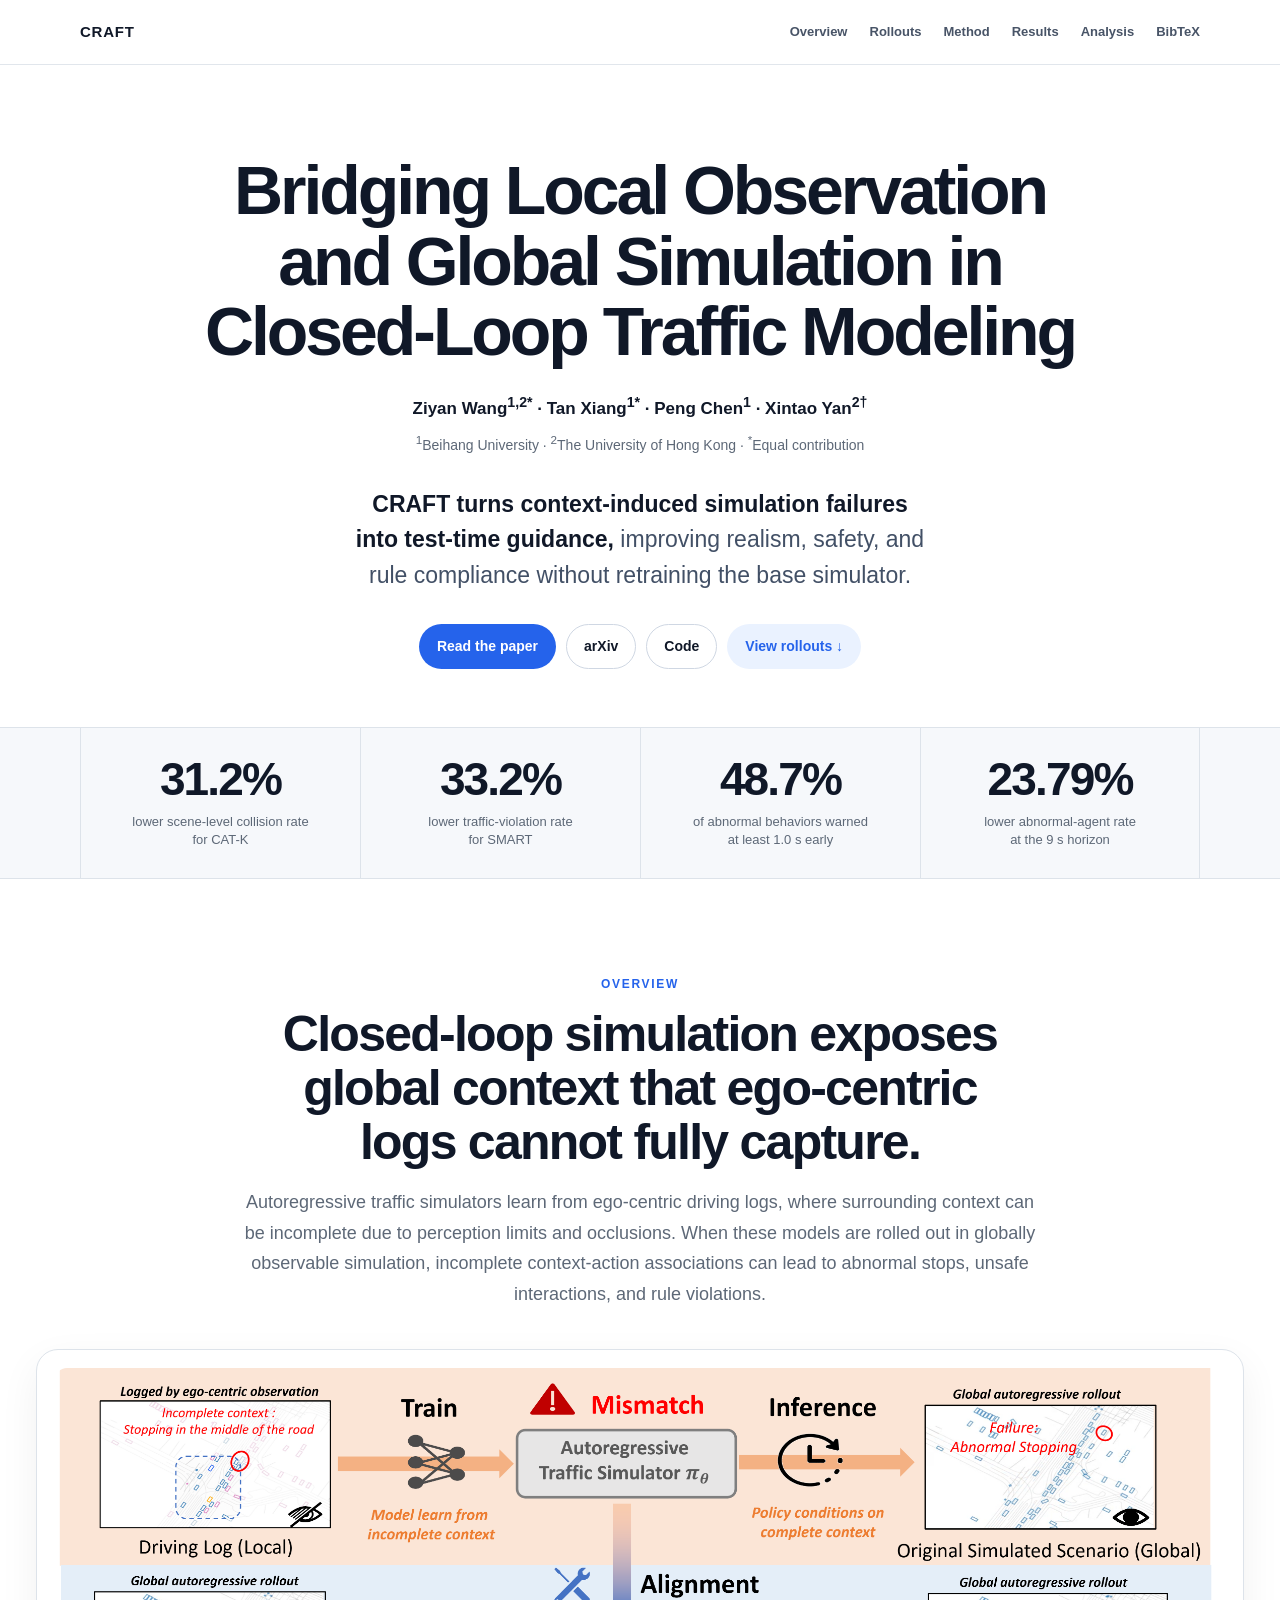
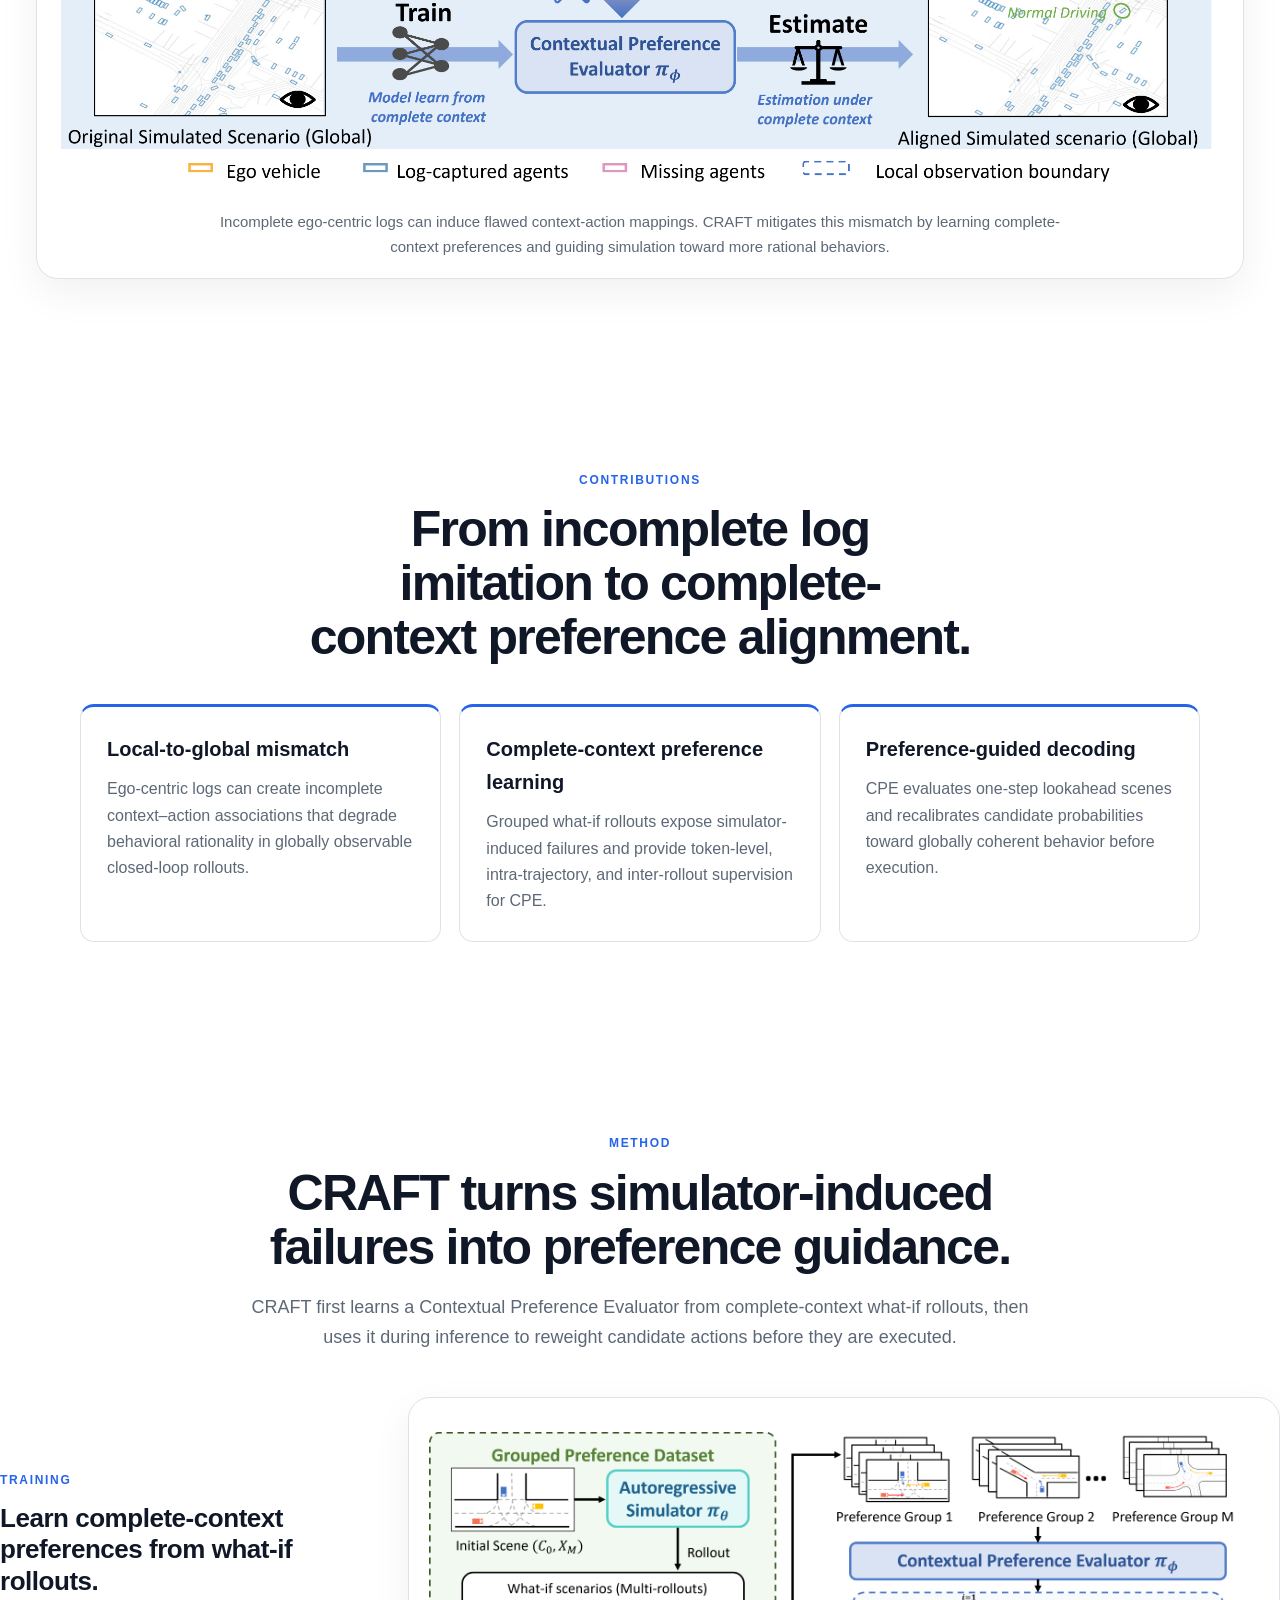
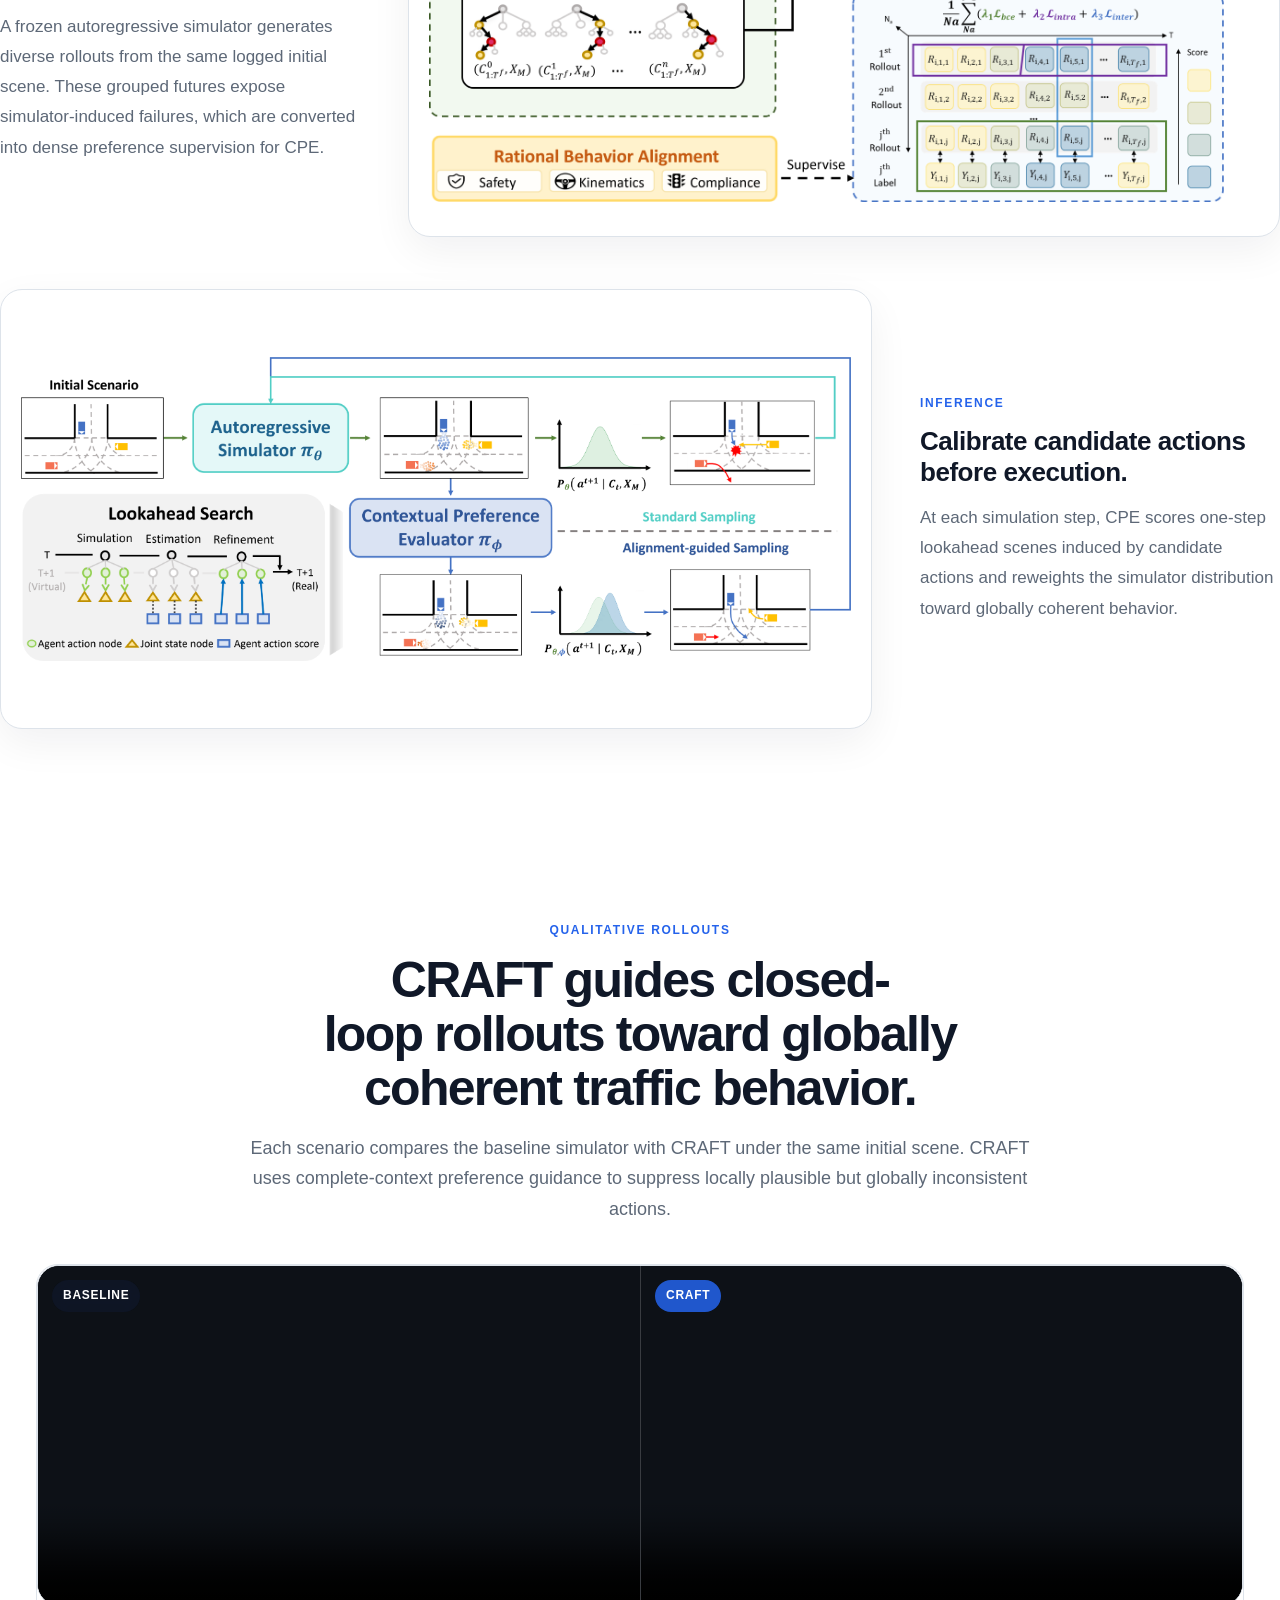
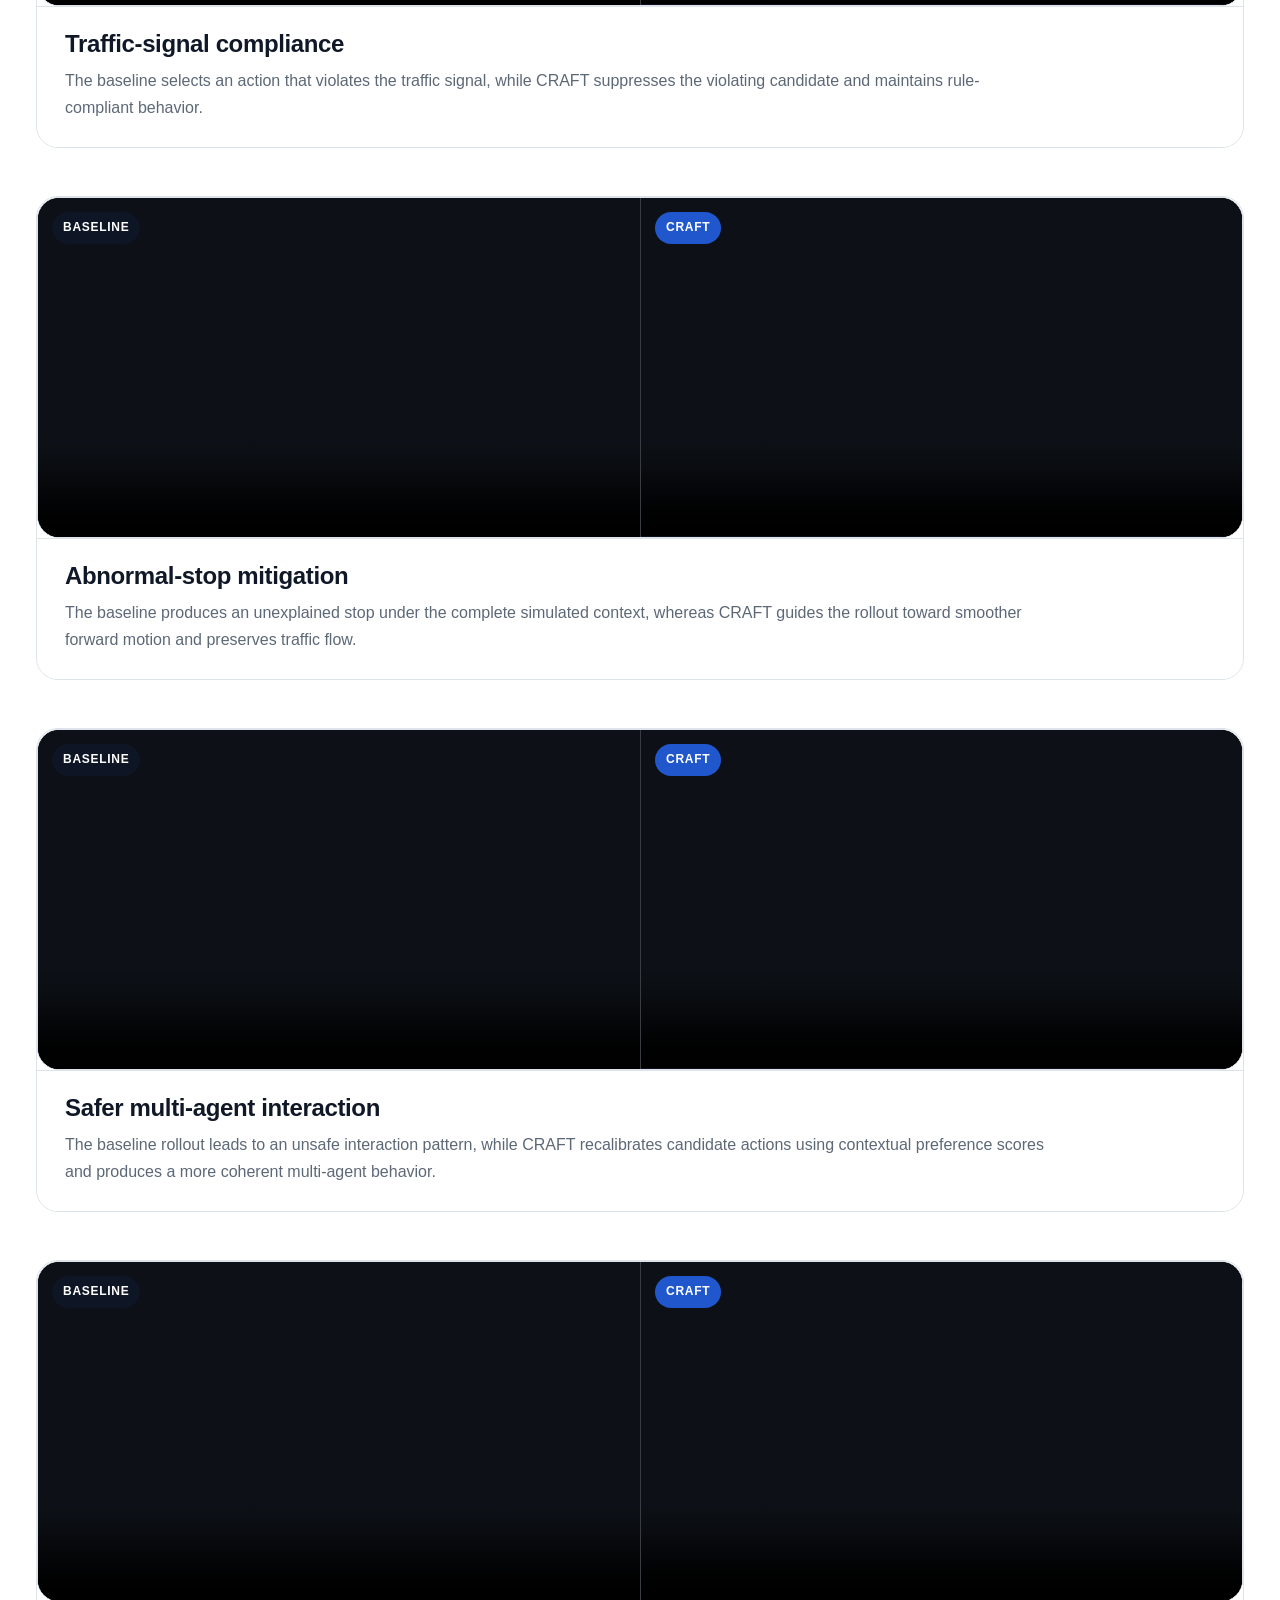
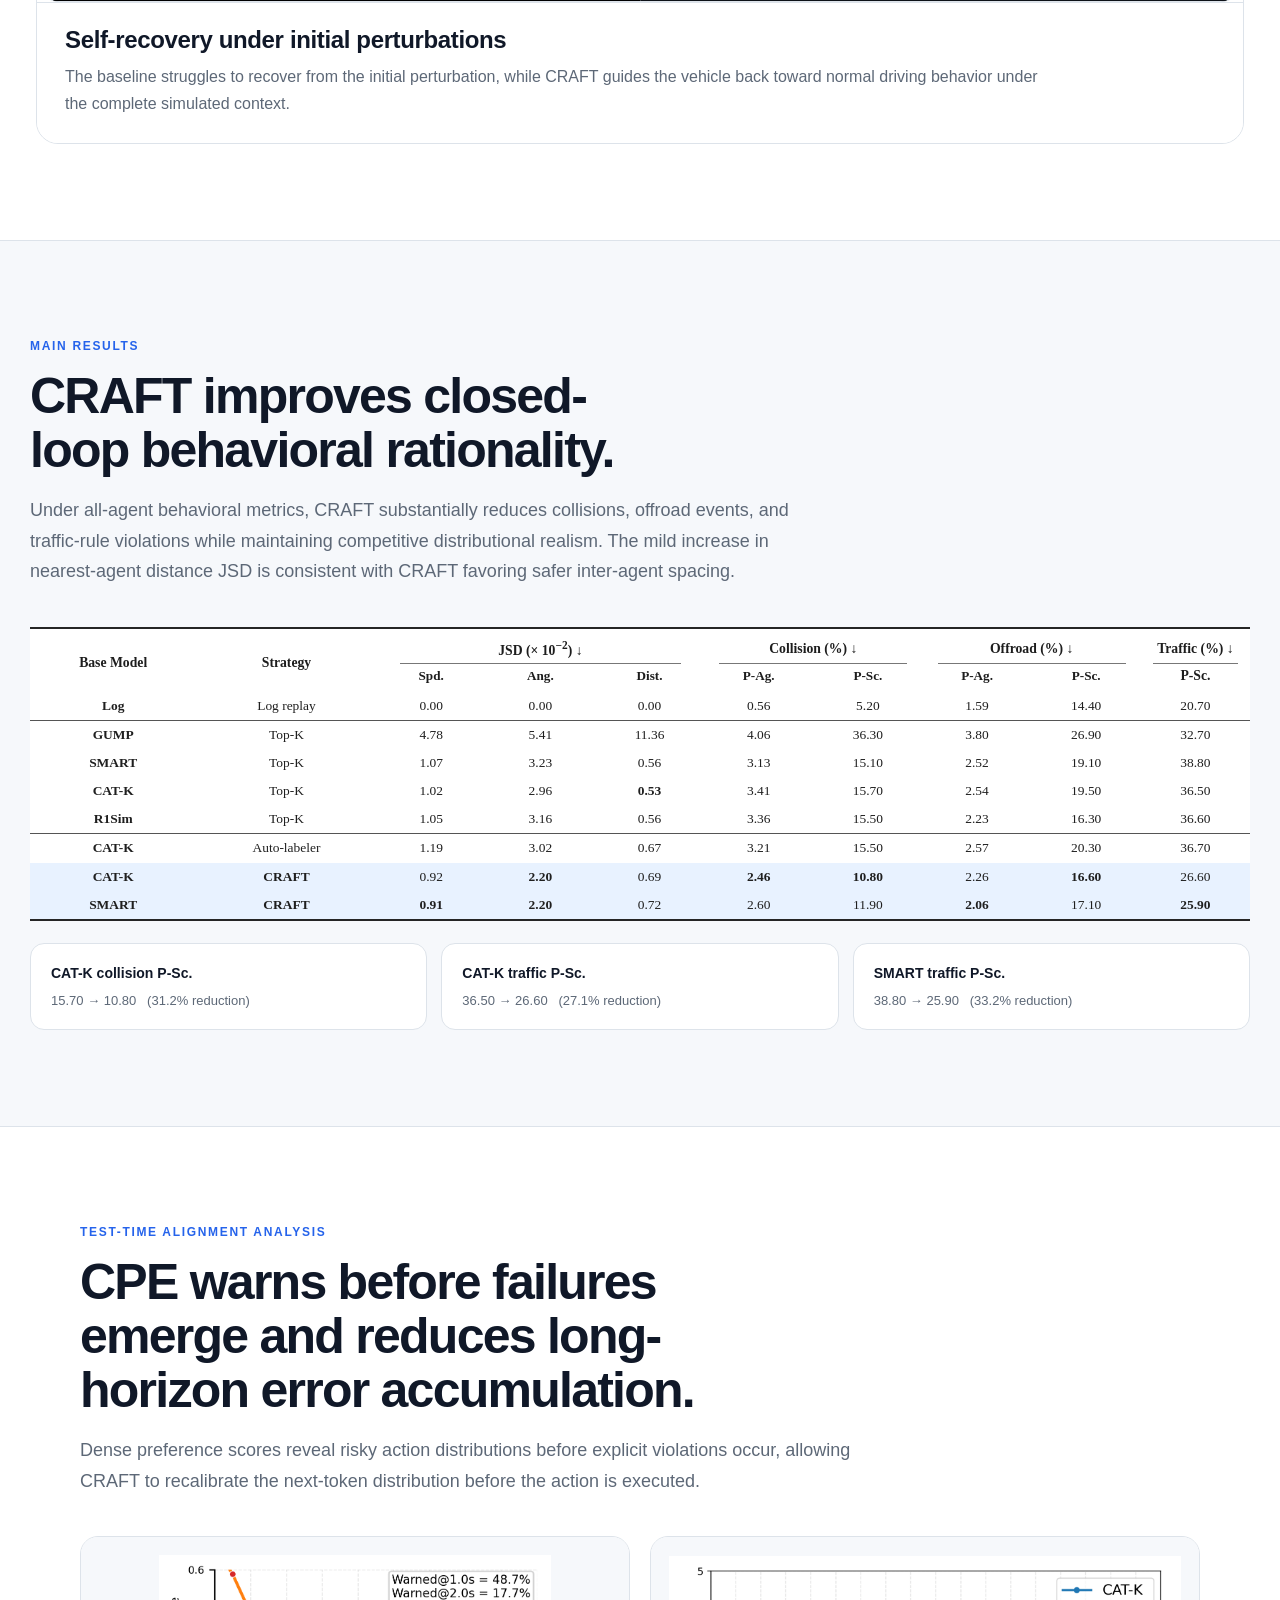
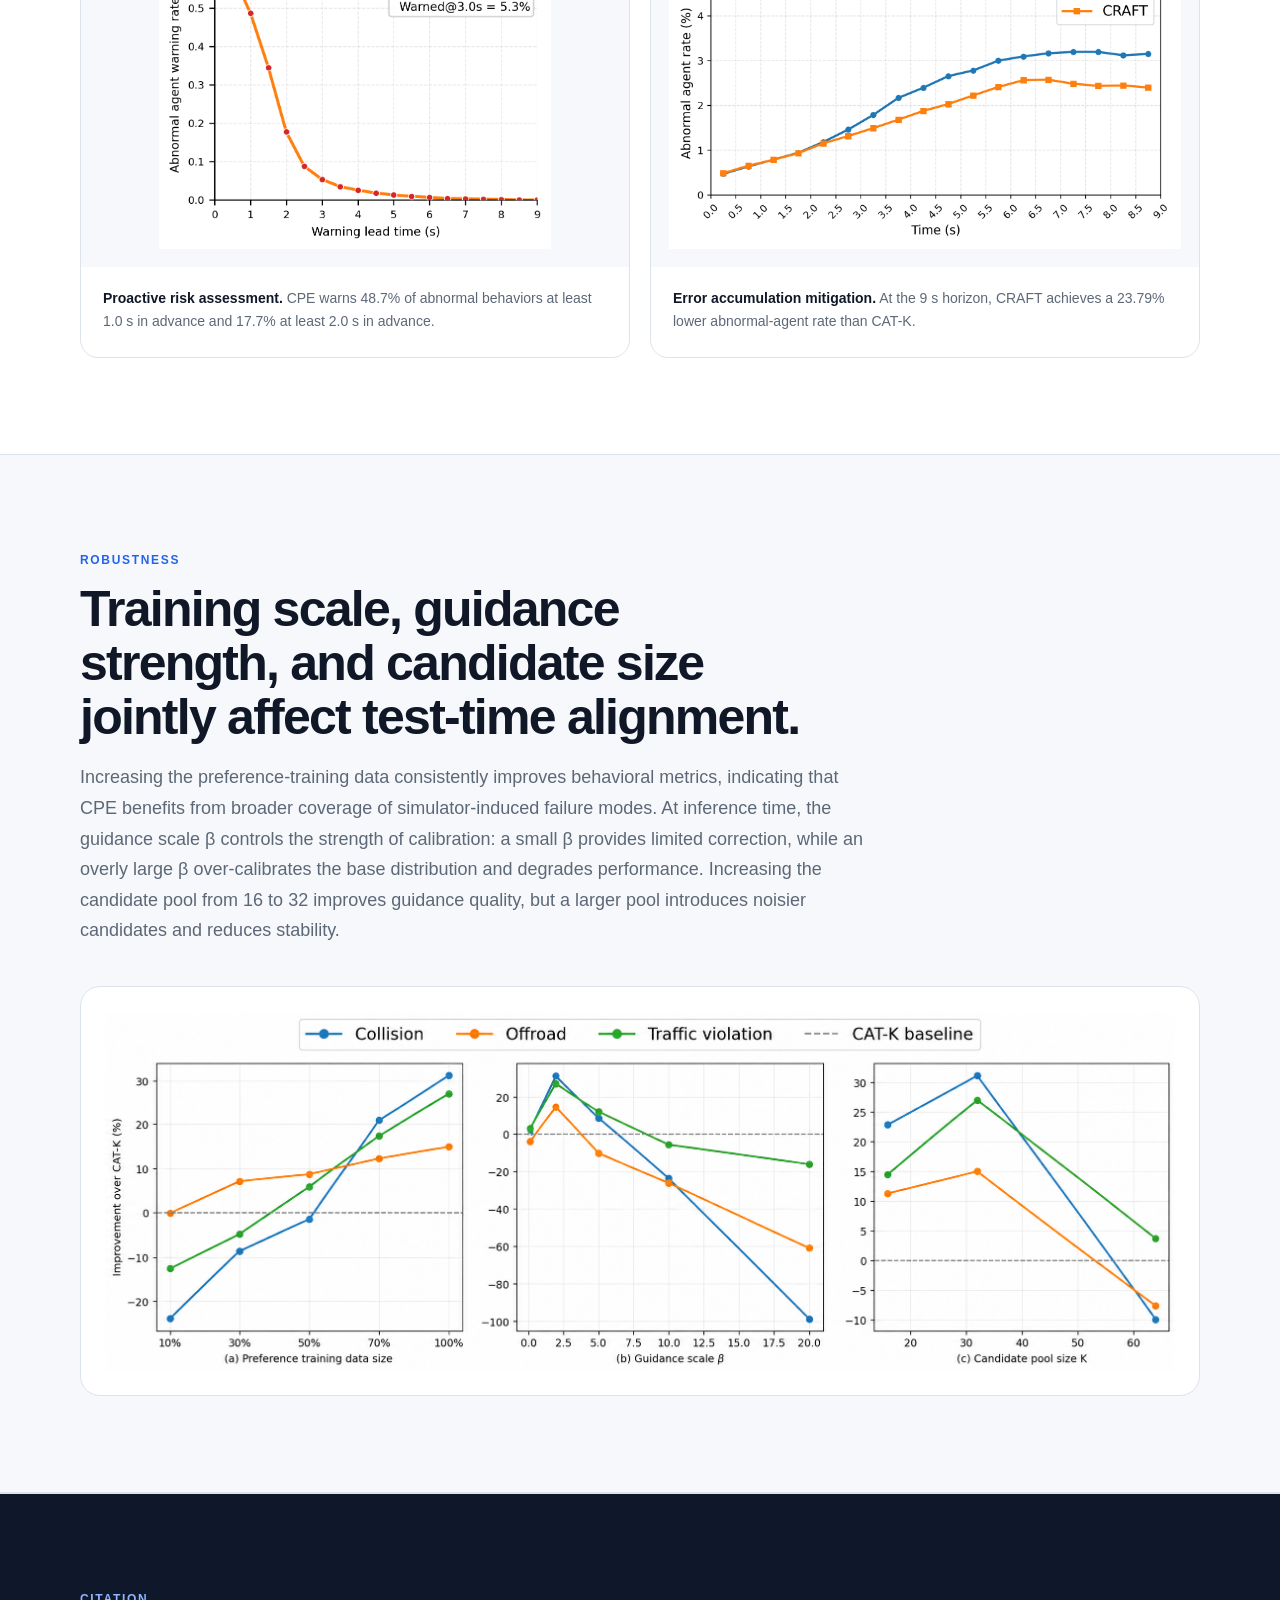
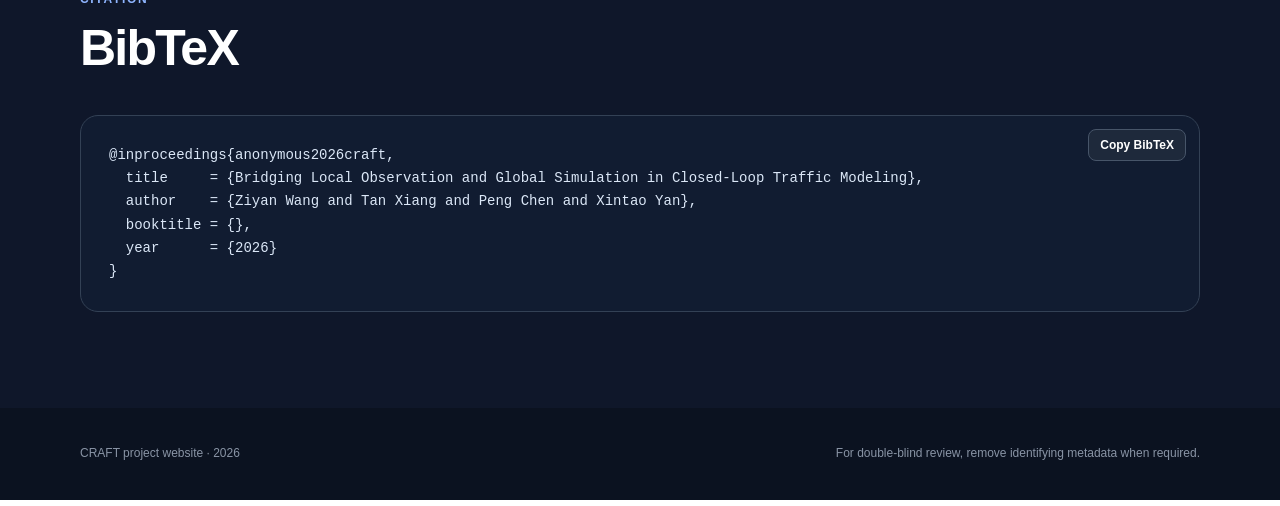
==== commit ecccb9db: "Changes to be committed: 	new file:   assets/Logical Compliance_catk2_crop.mp4 	new file:   assets/L" ====
--- a/index.html
+++ b/index.html
@@ -194,9 +194,9 @@
       </div>
     </section>
 
-    <section id="rollouts" class="section">
-      <div class="page">
-        <div class="section-heading">
+    <section id="rollouts" class="section rollouts-section">
+        <div class="rollouts-wide">
+        <div class="section-heading section-heading-center">
           <p class="section-kicker">Qualitative Rollouts</p>
           <h2>CRAFT guides closed-loop rollouts toward globally coherent traffic behavior.</h2>
           <p class="section-lead">
@@ -212,14 +212,14 @@
               <div class="comparison-video comparison-baseline">
                 <div class="comparison-label">Baseline</div>
                 <video controls preload="metadata" poster="assets/rule_baseline_poster.jpg">
-                  <source src="assets/Logical Compliance_catk_crop.mp4" type="video/mp4" />
+                  <source src="assets/Logical Compliance_catk2_crop.mp4" type="video/mp4" />
                 </video>
               </div>
 
               <div class="comparison-video comparison-ours">
                 <div class="comparison-label">CRAFT</div>
                 <video controls preload="metadata" poster="assets/rule_craft_poster.jpg">
-                  <source src="assets/Logical Compliance_ours_crop.mp4" type="video/mp4" />
+                  <source src="assets/Logical Compliance_ours2_crop.mp4" type="video/mp4" />
                 </video>
               </div>
             </div>
@@ -264,14 +264,14 @@
               <div class="comparison-video comparison-baseline">
                 <div class="comparison-label">Baseline</div>
                 <video controls preload="metadata" poster="assets/interaction_baseline_poster.jpg">
-                  <source src="assets/Stability under Extreme Geometric Topologies_catk_crop.mp4" type="video/mp4" />
+                  <source src="assets/Safety-critical Interaction_catk_crop.mp4" type="video/mp4" />
                 </video>
               </div>
 
               <div class="comparison-video comparison-ours">
                 <div class="comparison-label">CRAFT</div>
                 <video controls preload="metadata" poster="assets/interaction_craft_poster.jpg">
-                  <source src="assets/Stability under Extreme Geometric Topologies_ours_crop.mp4" type="video/mp4" />
+                  <source src="assets/Safety-critical Interaction_ours_crop.mp4" type="video/mp4" />
                 </video>
               </div>
             </div>
@@ -280,6 +280,32 @@
               <h3>Safer multi-agent interaction</h3>
               <p>
                 The baseline rollout leads to an unsafe interaction pattern, while CRAFT recalibrates candidate actions using contextual preference scores and produces a more coherent multi-agent behavior.
+              </p>
+            </div>
+          </article>
+
+          <!-- Scenario 4 -->
+          <article class="comparison-card">
+            <div class="comparison-video-row">
+              <div class="comparison-video comparison-baseline">
+                <div class="comparison-label">Baseline</div>
+                <video controls preload="metadata" poster="assets/interaction_baseline_poster.jpg">
+                  <source src="assets/Self-recovery under Initial Perturbations_catk_crop.mp4" type="video/mp4" />
+                </video>
+              </div>
+
+              <div class="comparison-video comparison-ours">
+                <div class="comparison-label">CRAFT</div>
+                <video controls preload="metadata" poster="assets/interaction_craft_poster.jpg">
+                  <source src="assets/Self-recovery under Initial Perturbations_ours_crop.mp4" type="video/mp4" />
+                </video>
+              </div>
+            </div>
+
+            <div class="comparison-desc">
+              <h3>Self-recovery under initial perturbations</h3>
+              <p>
+                The baseline struggles to recover from the initial perturbation, while CRAFT guides the vehicle back toward normal driving behavior under the complete simulated context.
               </p>
             </div>
           </article>
--- a/style.css
+++ b/style.css
@@ -508,26 +508,35 @@
 
 
 /* =========================================================
-   Qualitative Rollouts: Baseline vs CRAFT Comparisons
-   ========================================================= */
+   Qualitative Rollouts: Wide Baseline vs CRAFT Comparisons
+   ========================================================= */
+
+.rollouts-wide {
+  width: min(1480px, calc(100vw - 72px));
+  margin-inline: auto;
+}
 
 .comparison-list {
   display: grid;
-  gap: 34px;
+  gap: 48px;
 }
 
 .comparison-card {
-  overflow: hidden;
-  border: 1px solid var(--line);
-  border-radius: 24px;
-  background: #fff;
-  box-shadow: 0 14px 40px rgba(16, 24, 40, 0.06);
+  overflow: visible;
+  border: 0;
+  border-radius: 0;
+  background: transparent;
+  box-shadow: none;
 }
 
 .comparison-video-row {
   display: grid;
   grid-template-columns: repeat(2, minmax(0, 1fr));
   gap: 0;
+  overflow: hidden;
+
+  border: 1px solid var(--line);
+  border-radius: 22px;
   background: #0d1117;
 }
 
@@ -538,7 +547,7 @@
 }
 
 .comparison-video + .comparison-video {
-  border-left: 1px solid rgba(255, 255, 255, 0.16);
+  border-left: 1px solid rgba(255, 255, 255, 0.18);
 }
 
 .comparison-video video {
@@ -571,8 +580,30 @@
   background: rgba(37, 99, 235, 0.86);
 }
 
+.comparison-card {
+  overflow: hidden;
+  border: 1px solid var(--line);
+  border-radius: 22px;
+  background: #fff;
+  box-shadow: none;
+}
+
+.comparison-video-row {
+  display: grid;
+  grid-template-columns: repeat(2, minmax(0, 1fr));
+  gap: 0;
+  overflow: hidden;
+  background: #0d1117;
+}
+
 .comparison-desc {
-  padding: 24px 28px 28px;
+  margin: 0;
+  padding: 22px 28px 26px;
+
+  border-top: 1px solid var(--line);
+  background: #fff;
+
+  text-align: left;
 }
 
 .comparison-desc h3 {
@@ -583,7 +614,7 @@
 }
 
 .comparison-desc p {
-  max-width: 900px;
+  max-width: 980px;
   margin: 0;
   color: var(--muted);
   font-size: 16px;
@@ -591,10 +622,20 @@
 }
 
 
-/* Mobile: stack baseline and CRAFT vertically */
+
+
 @media (max-width: 760px) {
+  .rollouts-wide {
+    width: min(100% - 28px, var(--max-width));
+  }
+
+  .comparison-list {
+    gap: 38px;
+  }
+
   .comparison-video-row {
     grid-template-columns: 1fr;
+    border-radius: 16px;
   }
 
   .comparison-video + .comparison-video {
@@ -603,13 +644,15 @@
   }
 
   .comparison-desc {
-    padding: 20px;
+    margin-top: 14px;
+    text-align: left;
   }
 
   .comparison-desc h3 {
     font-size: 21px;
   }
 }
+
 
 
 
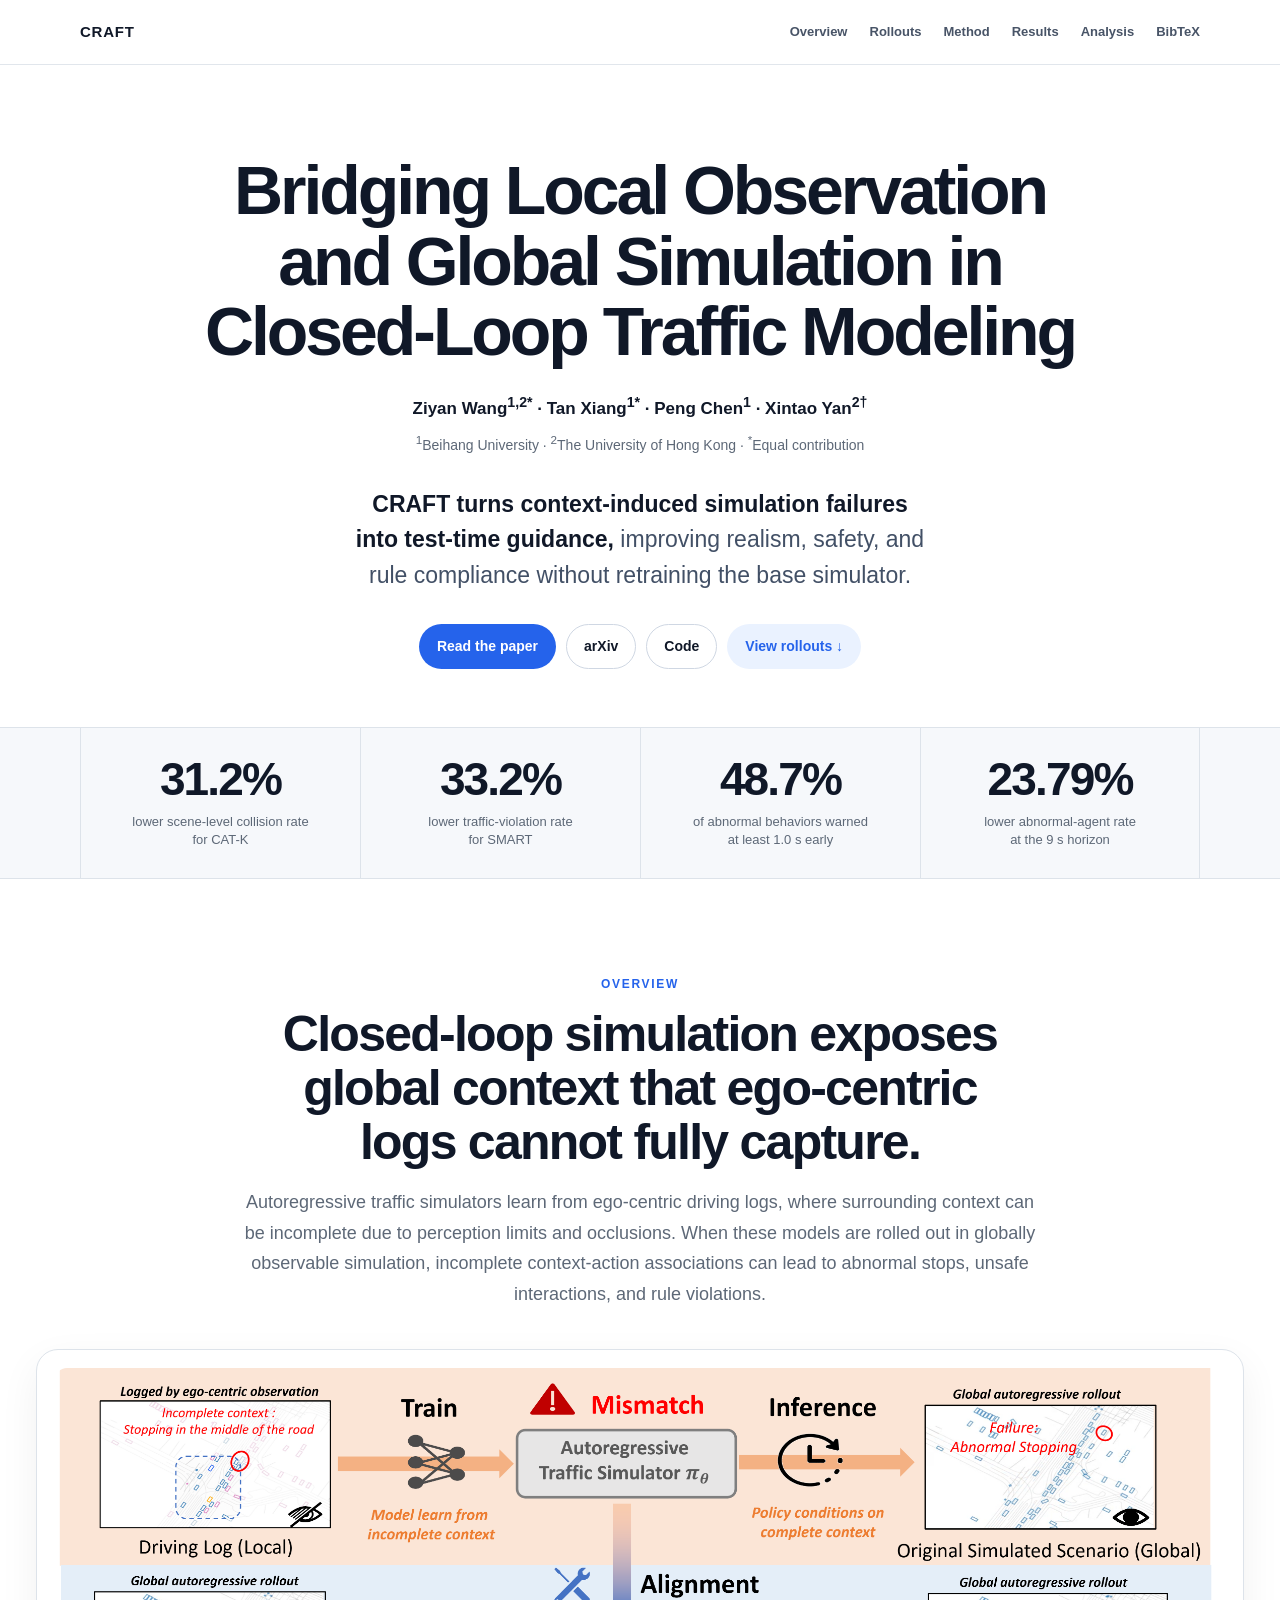
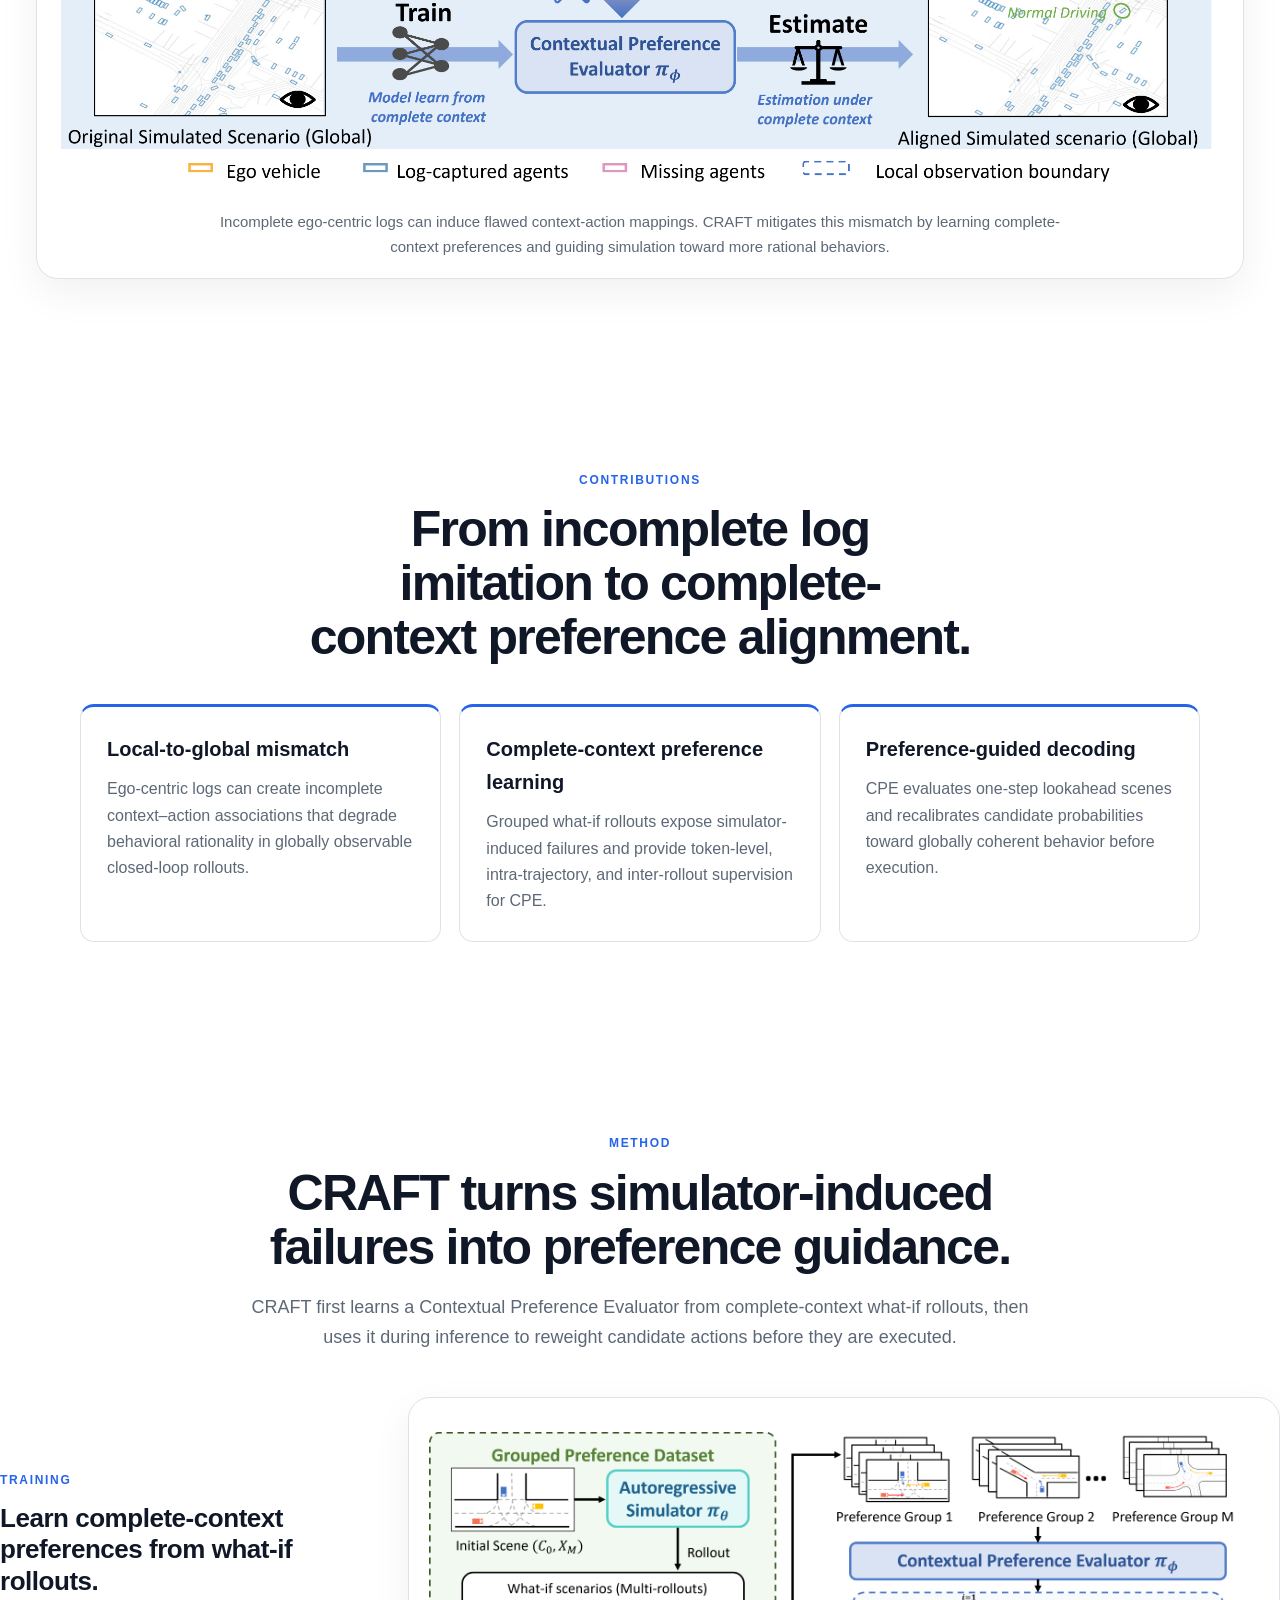
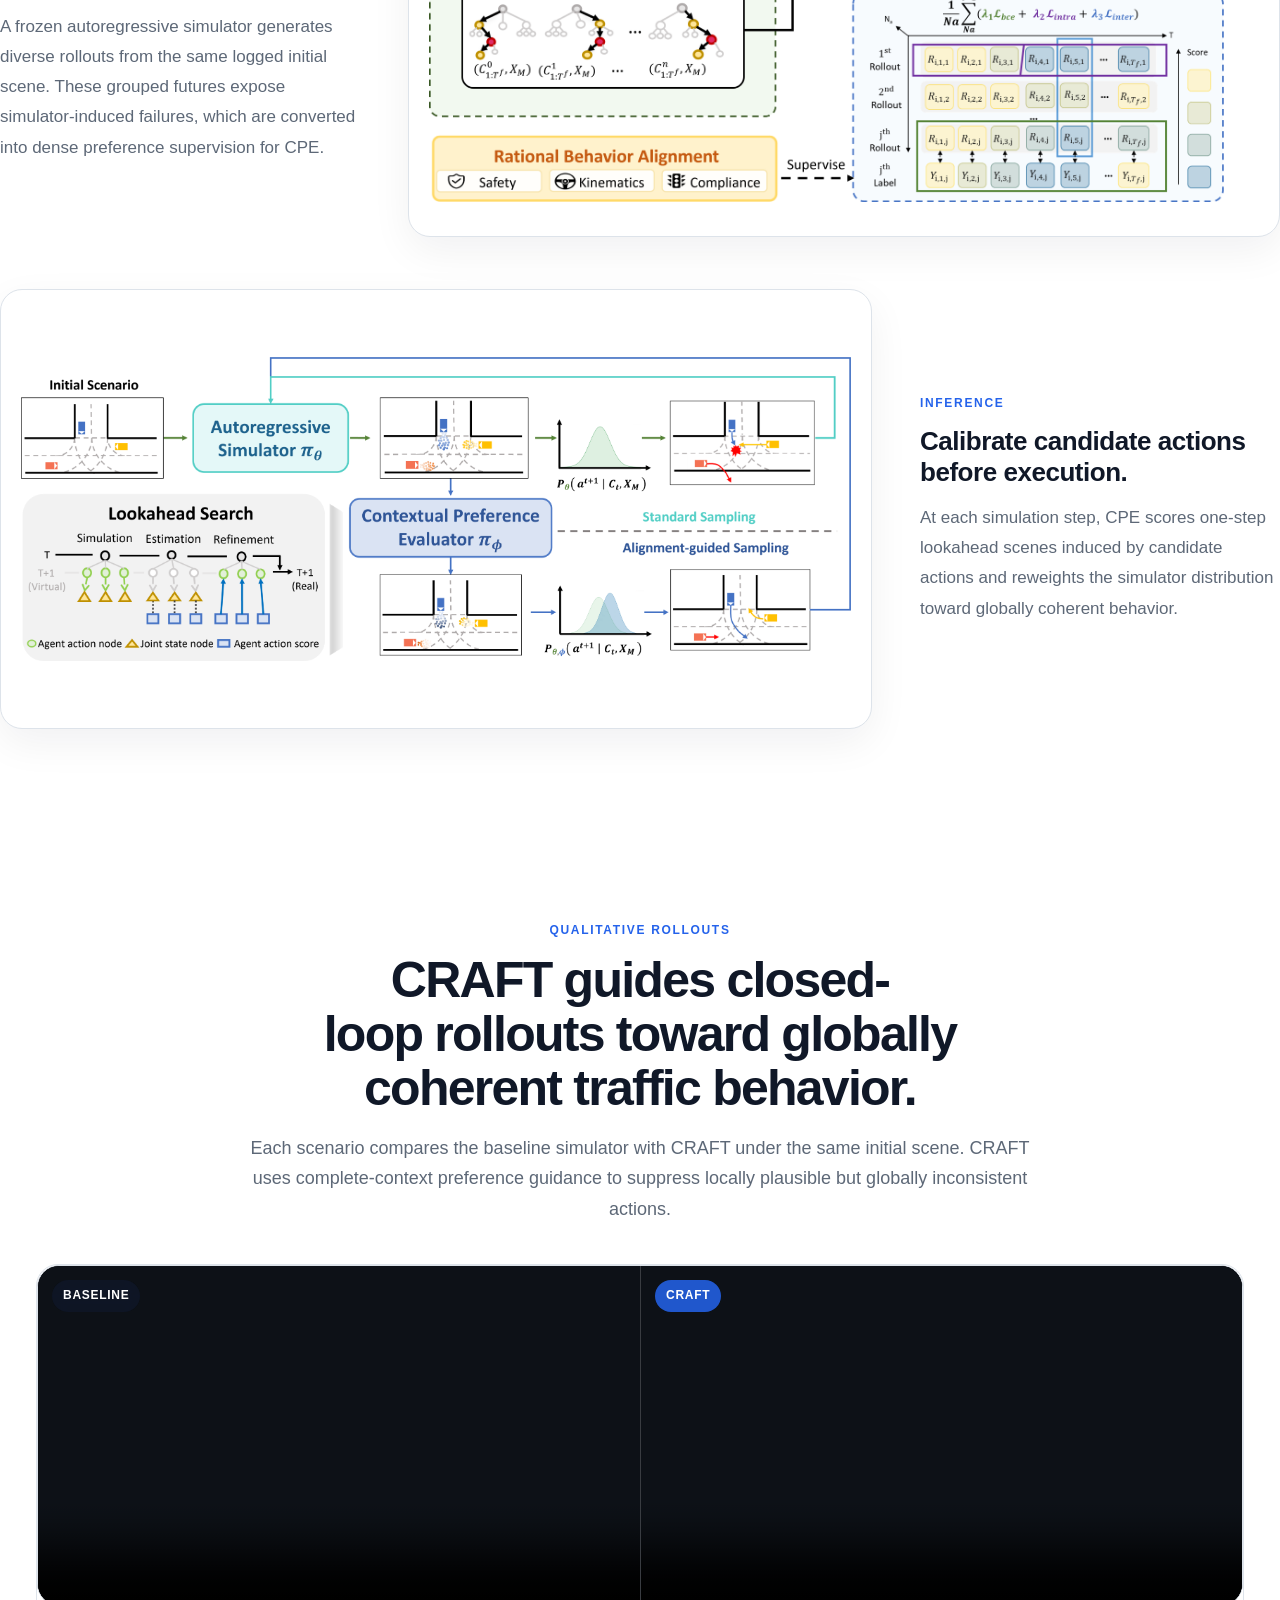
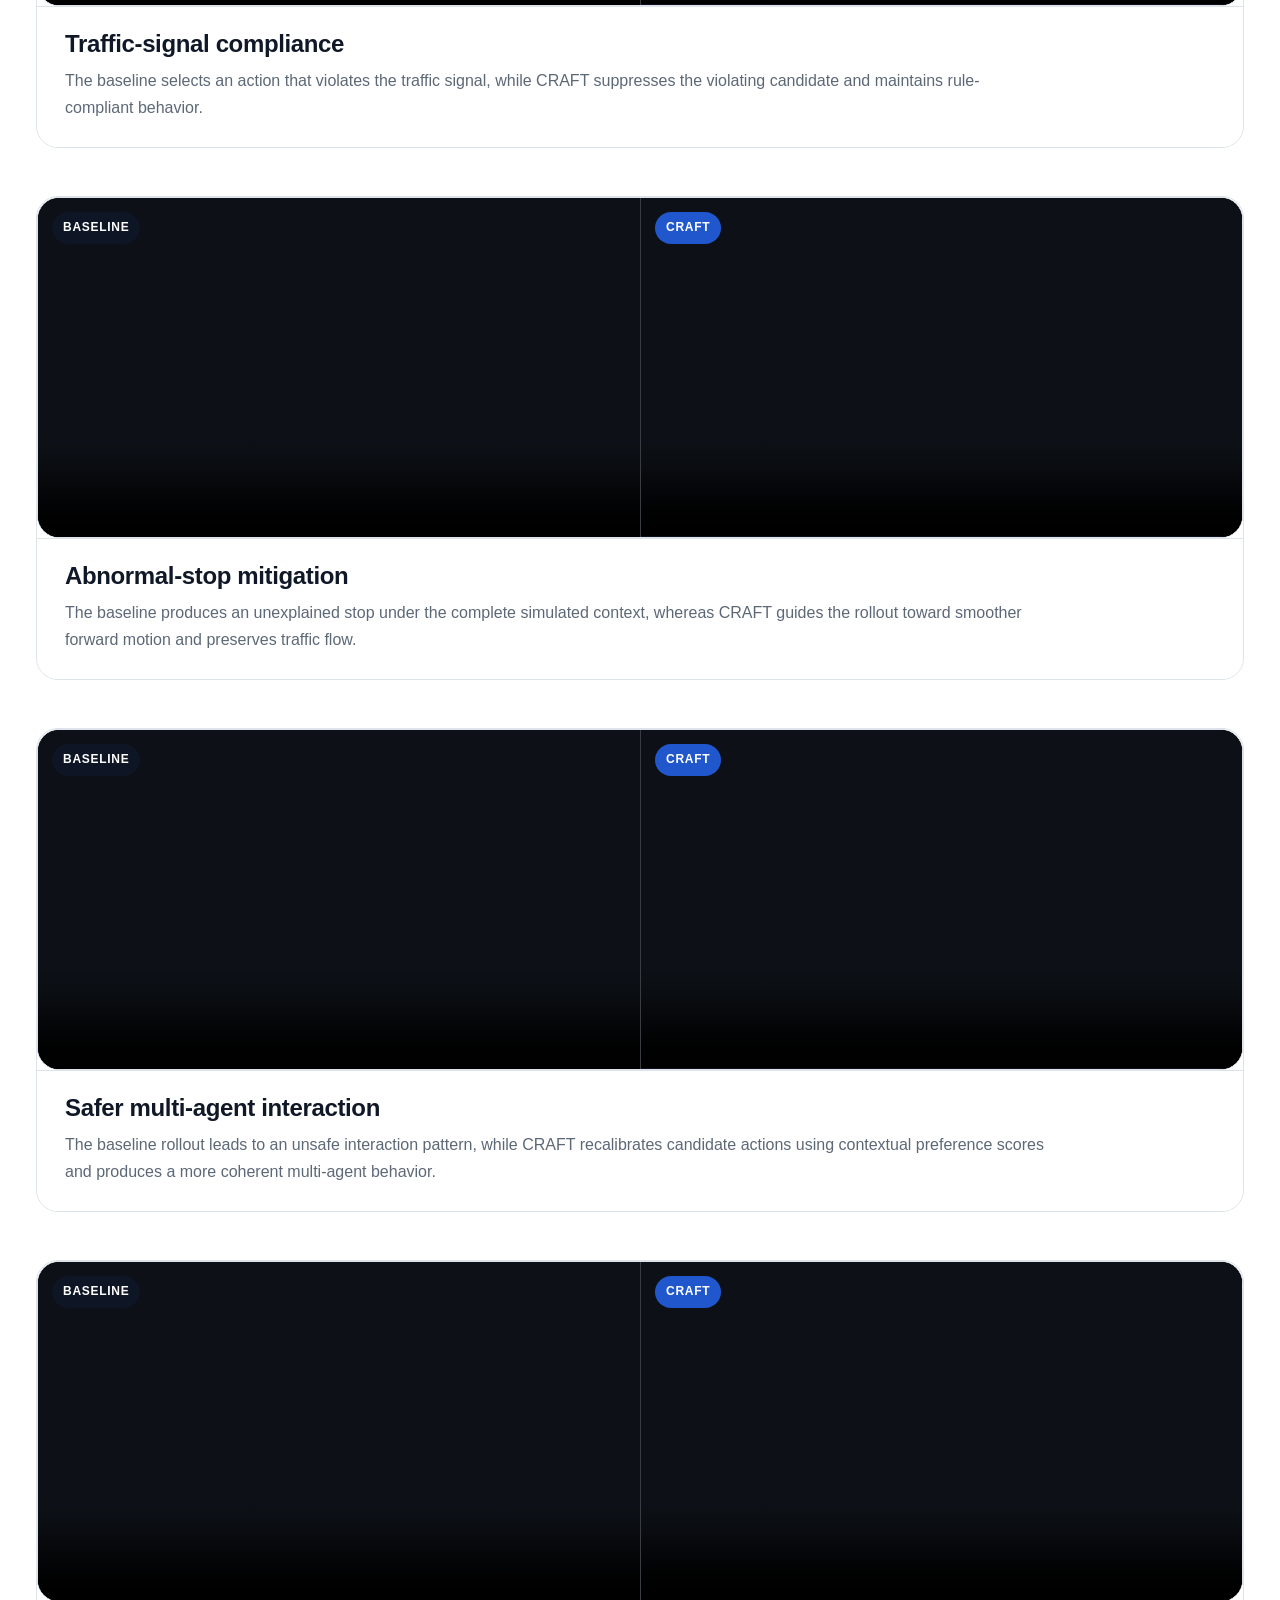
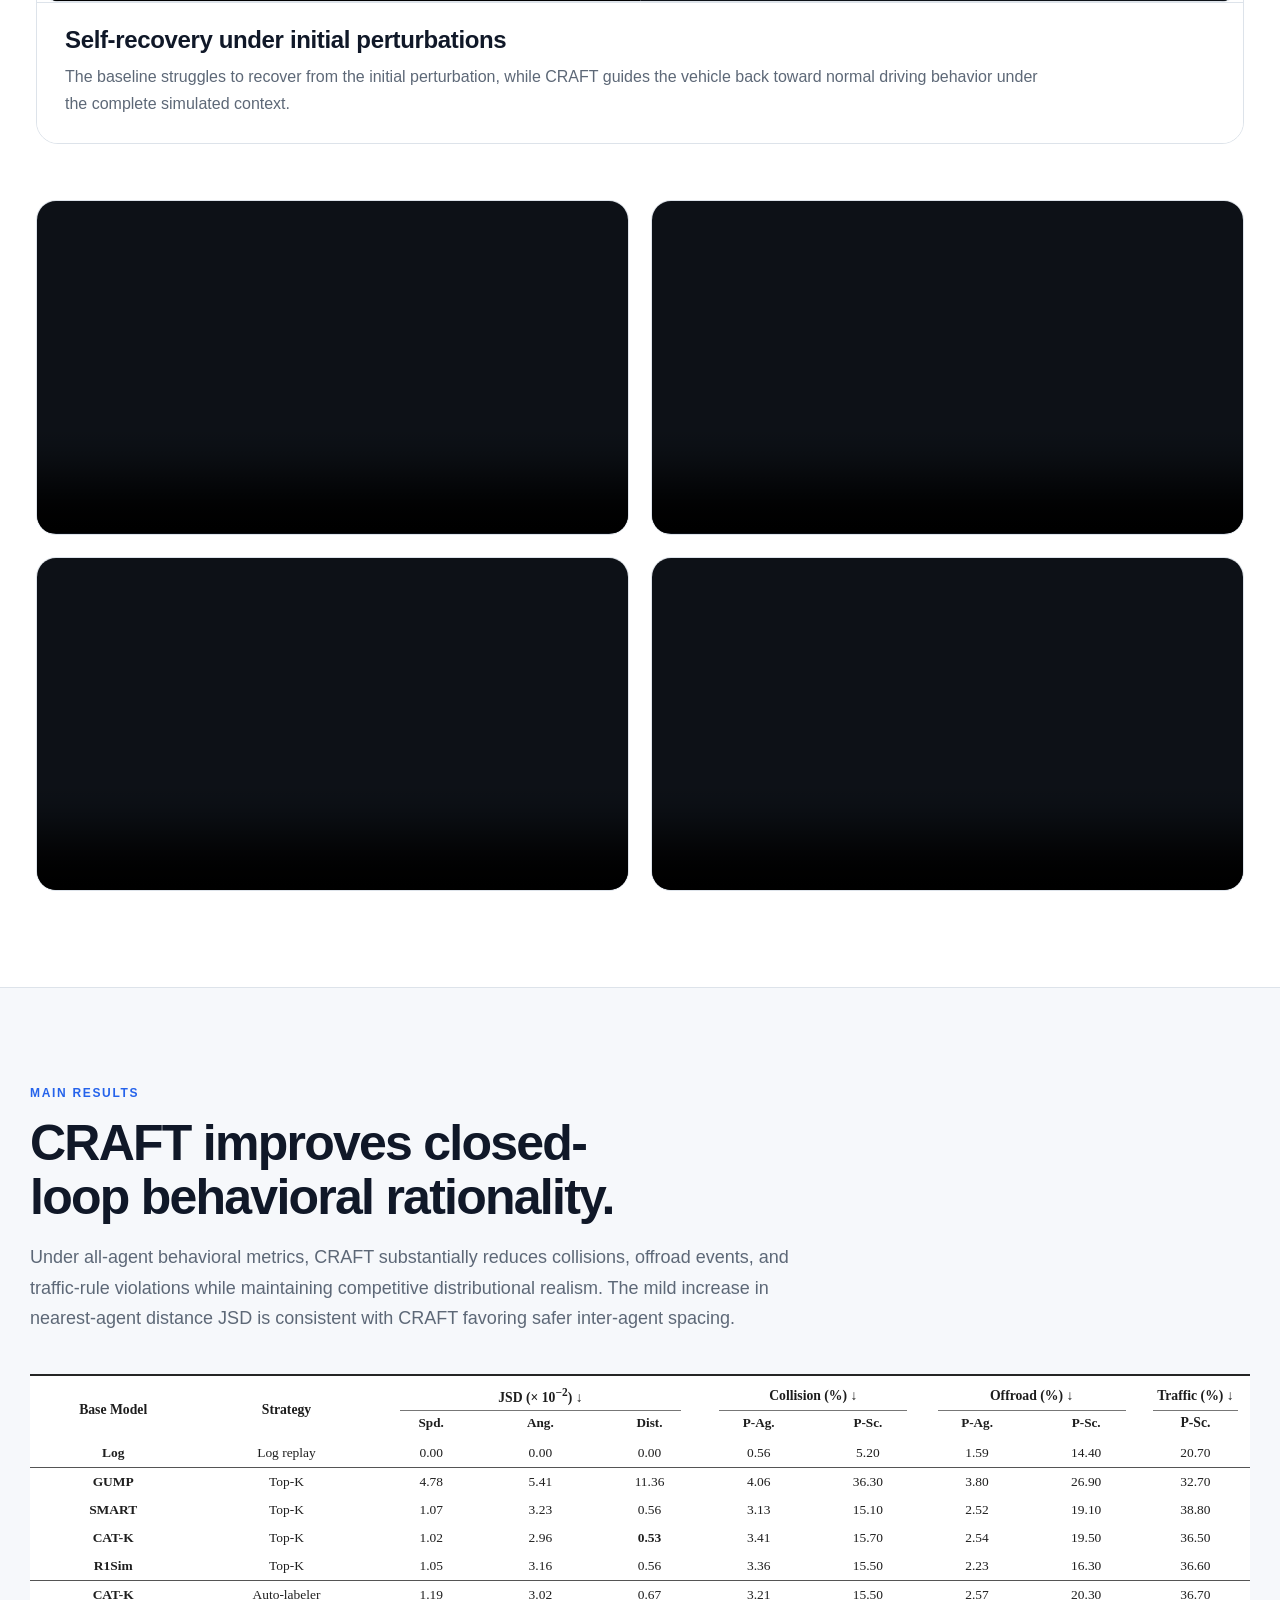
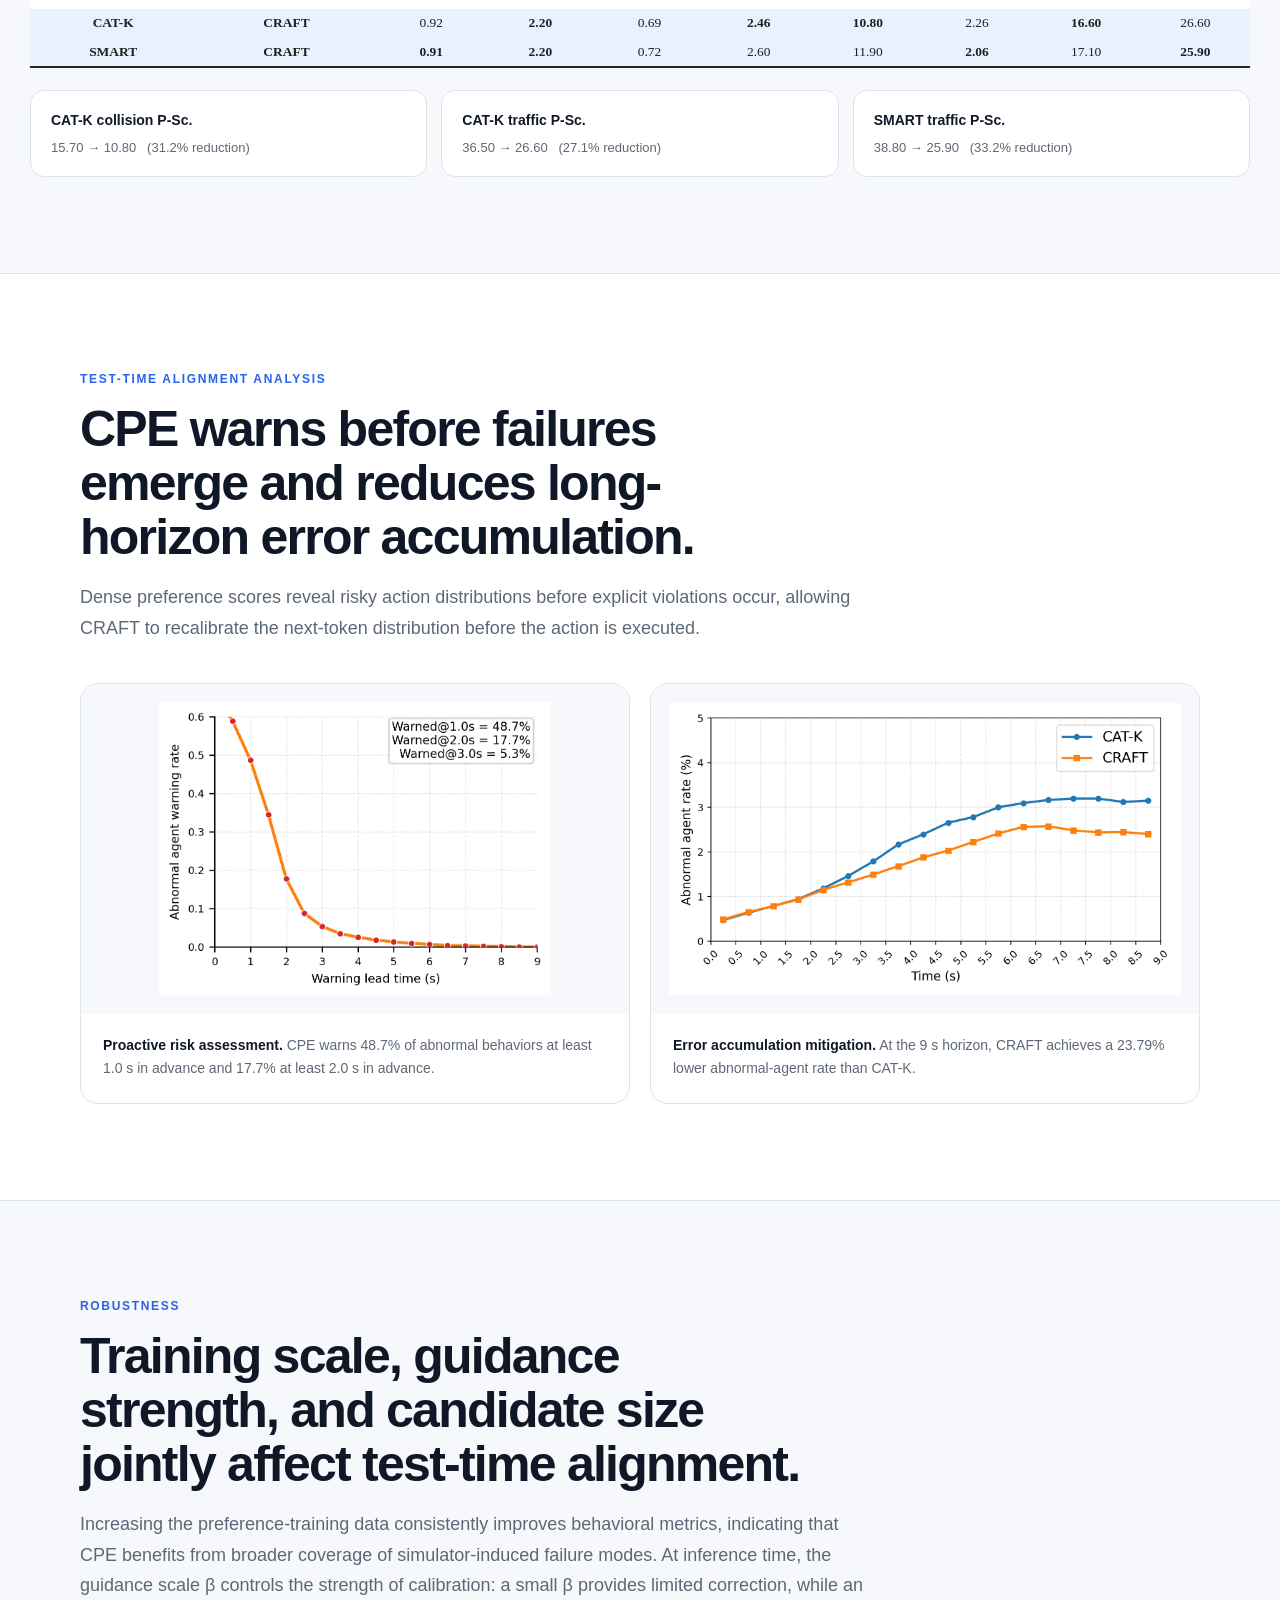
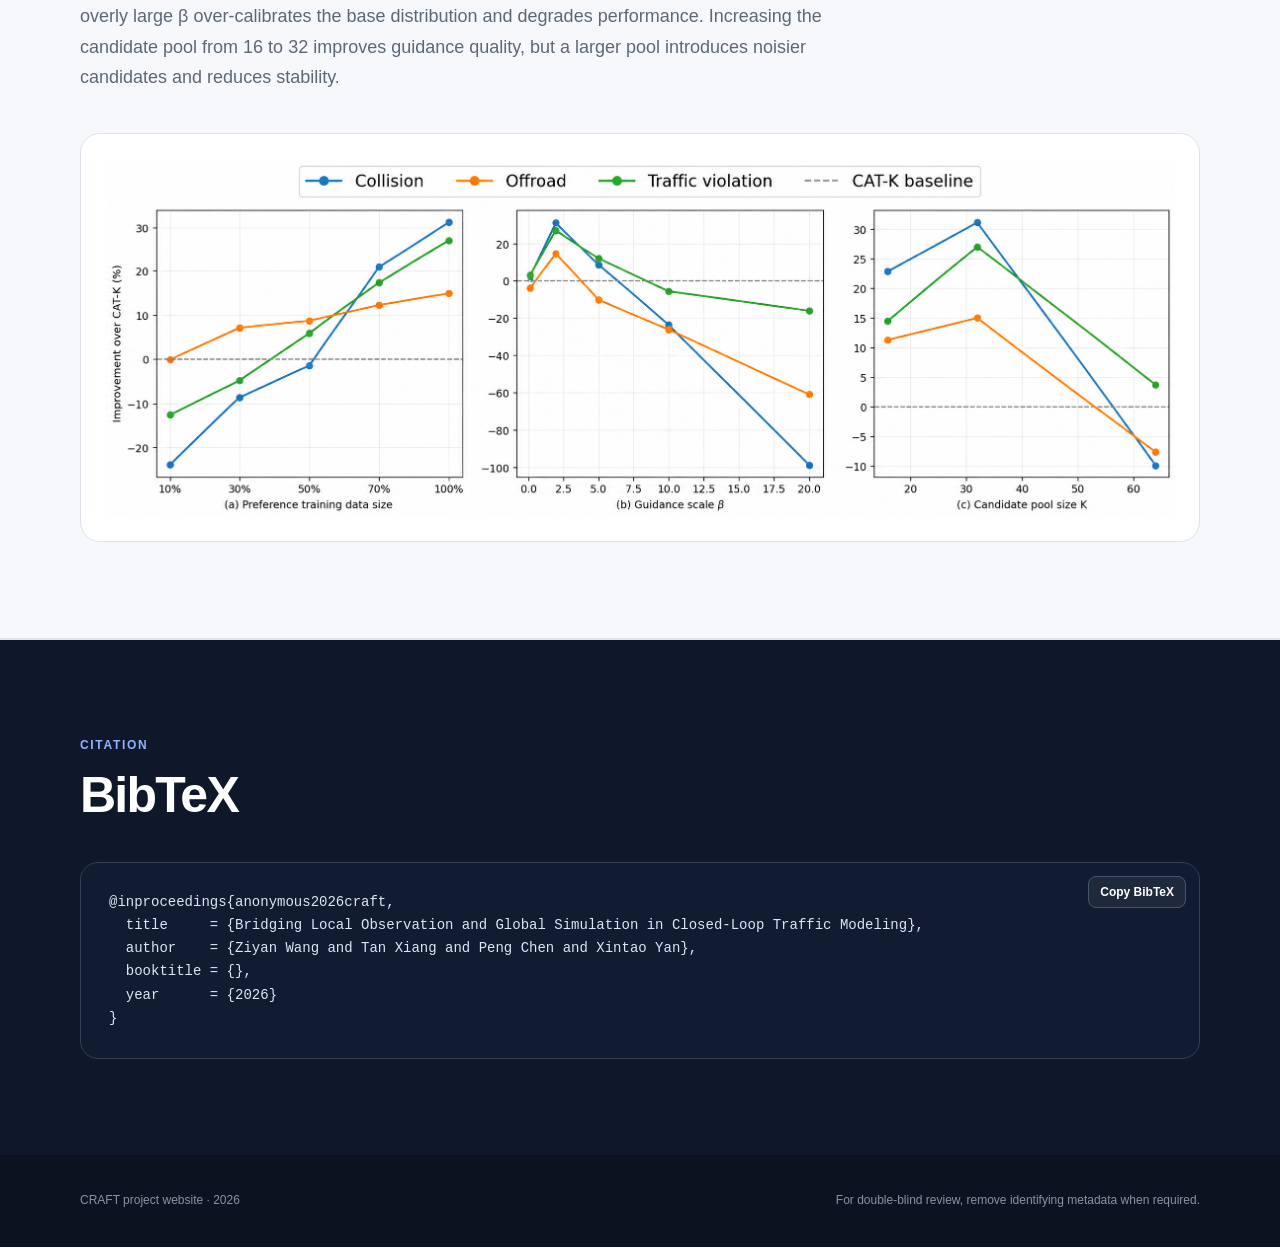
==== commit 69ef414e: "Changes to be committed: 	modified:   index.html 	modified:   style.css" ====
--- a/index.html
+++ b/index.html
@@ -309,6 +309,33 @@
               </p>
             </div>
           </article>
+
+          <div class="extra-video-grid">
+            <article class="extra-video-card">
+              <video controls preload="metadata" poster="assets/open_loop_1_poster.jpg">
+                <source src="Open_loop_evaluation\collision risk.mp4" type="video/mp4" />
+              </video>
+            </article>
+
+            <article class="extra-video-card">
+              <video controls preload="metadata" poster="assets/open_loop_2_poster.jpg">
+                <source src="Open_loop_evaluation\rule violation.mp4" type="video/mp4" />
+              </video>
+            </article>
+
+            <article class="extra-video-card">
+              <video controls preload="metadata" poster="assets/craft_sim_1_poster.jpg">
+                <source src="assets\Stability under Extreme Geometric Topologies_ours_crop.mp4" type="video/mp4" />
+              </video>
+            </article>
+
+            <article class="extra-video-card">
+              <video controls preload="metadata" poster="assets/craft_sim_2_poster.jpg">
+                <source src="assets\Logical Compliance_ours_crop.mp4" type="video/mp4" />
+              </video>
+            </article>
+          </div>
+
         </div>
       </div>
     </section>
--- a/style.css
+++ b/style.css
@@ -1191,4 +1191,33 @@
     padding: 58px 18px 20px;
     font-size: 12px;
   }
-}+}
+
+.extra-video-grid {
+  display: grid;
+  grid-template-columns: repeat(2, minmax(0, 1fr));
+  gap: 22px;
+  margin-top: 8px;
+}
+
+.extra-video-card {
+  overflow: hidden;
+  border: 1px solid var(--line);
+  border-radius: 20px;
+  background: #0d1117;
+}
+
+.extra-video-card video {
+  width: 100%;
+  aspect-ratio: 16 / 9;
+  object-fit: cover;
+  background: #0d1117;
+}
+
+@media (max-width: 760px) {
+  .extra-video-grid {
+    grid-template-columns: 1fr;
+    gap: 18px;
+  }
+}
+
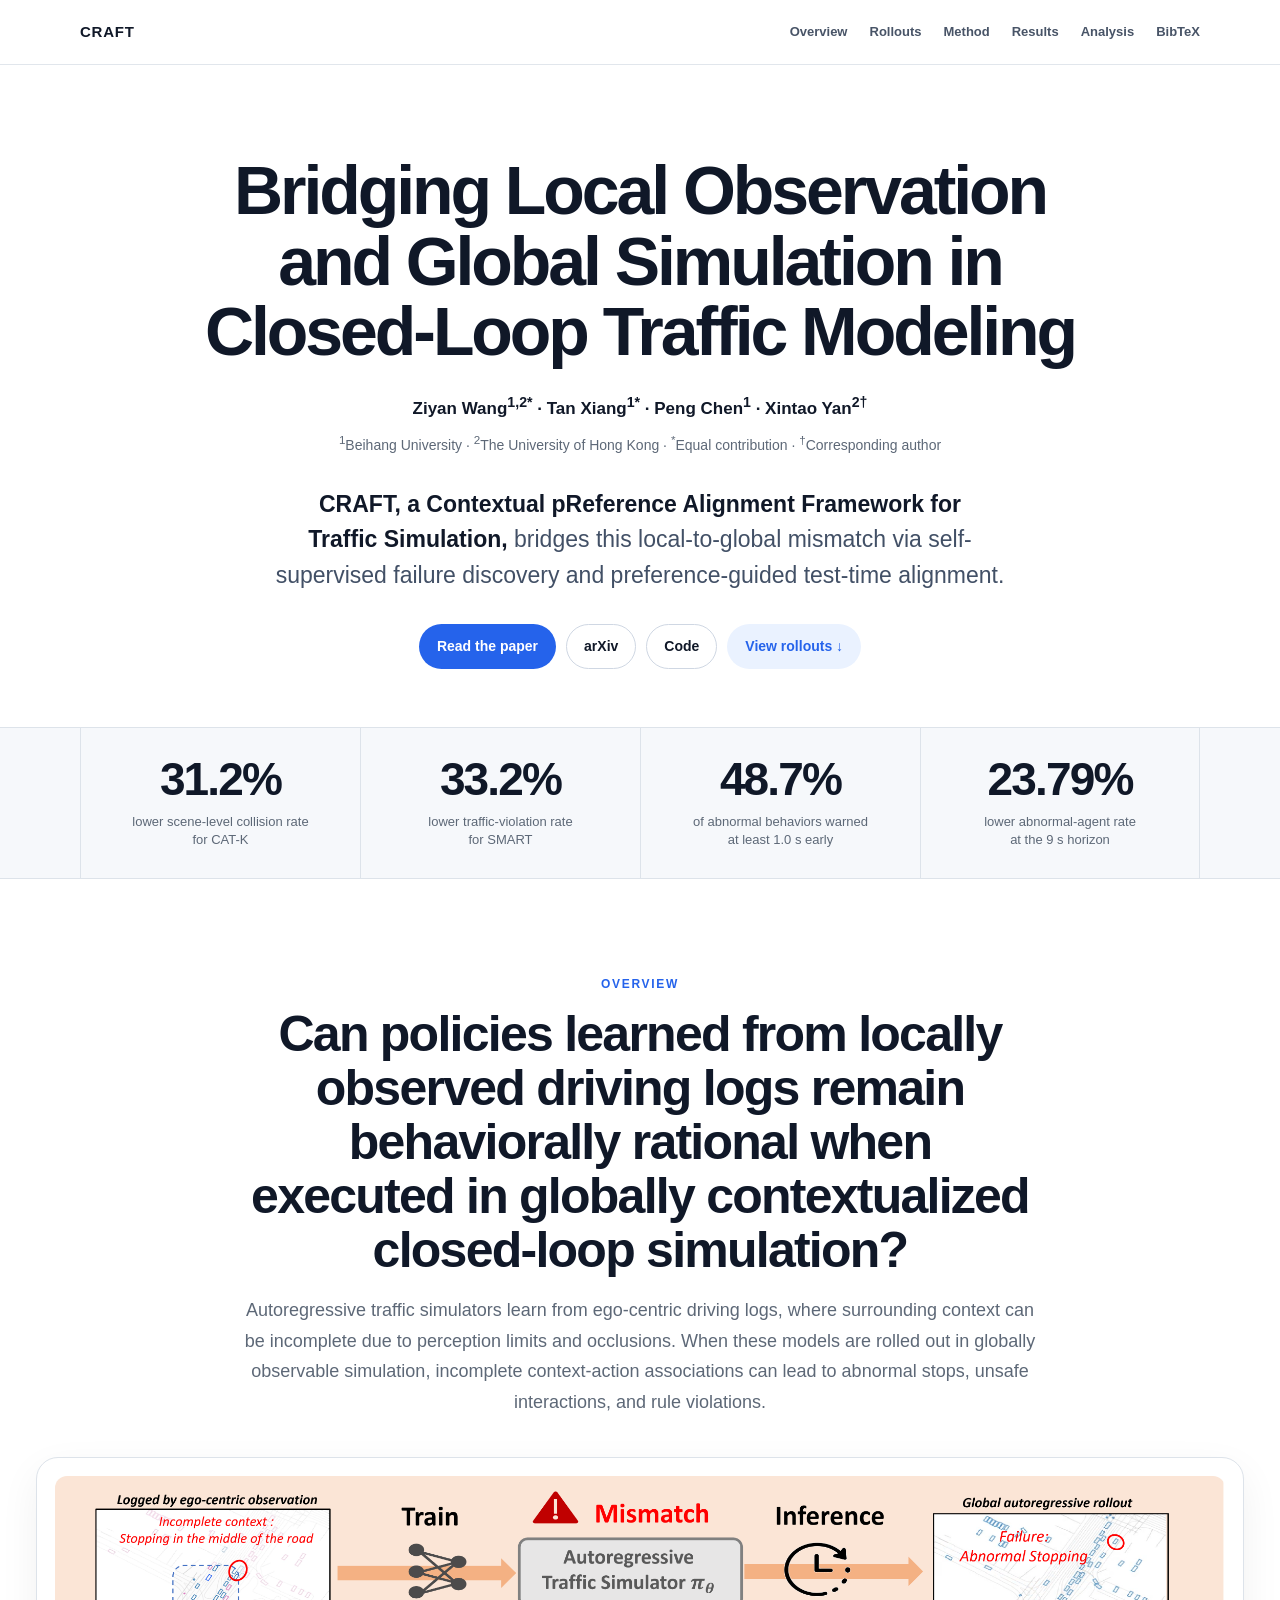
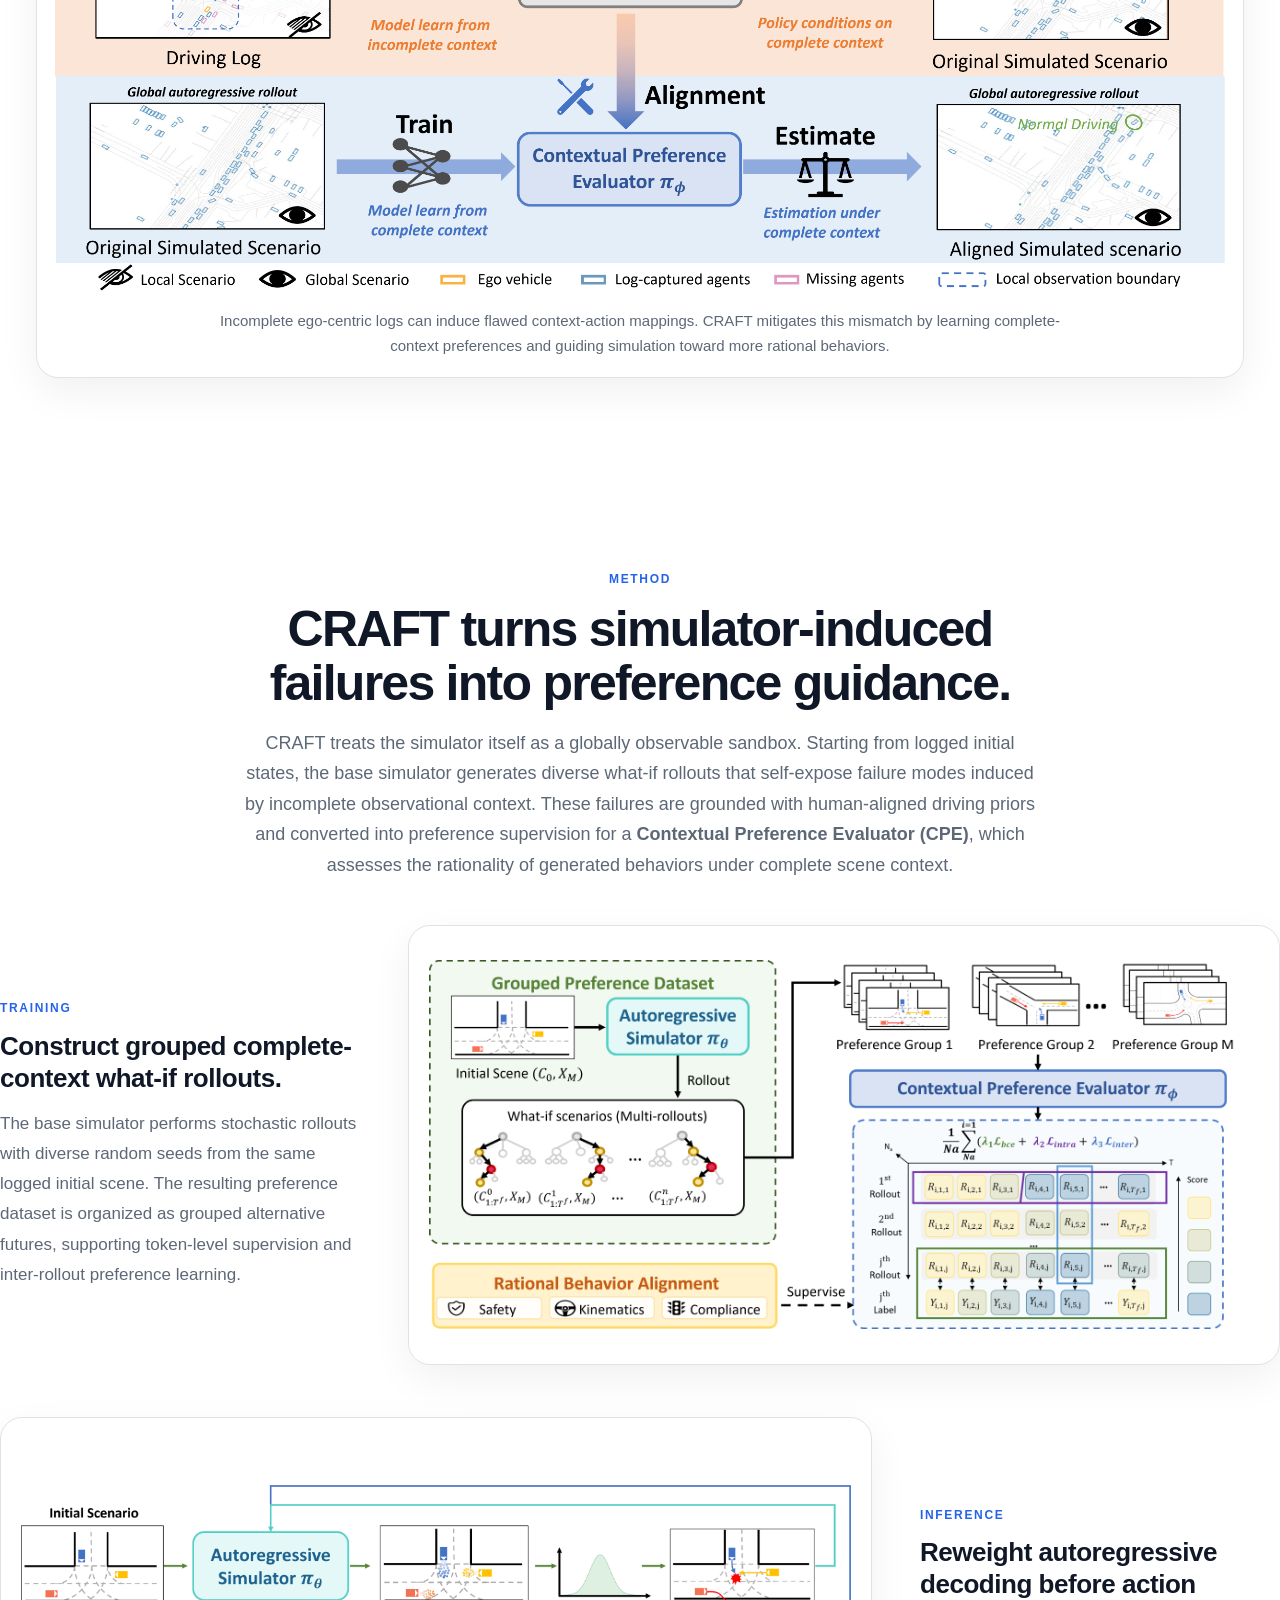
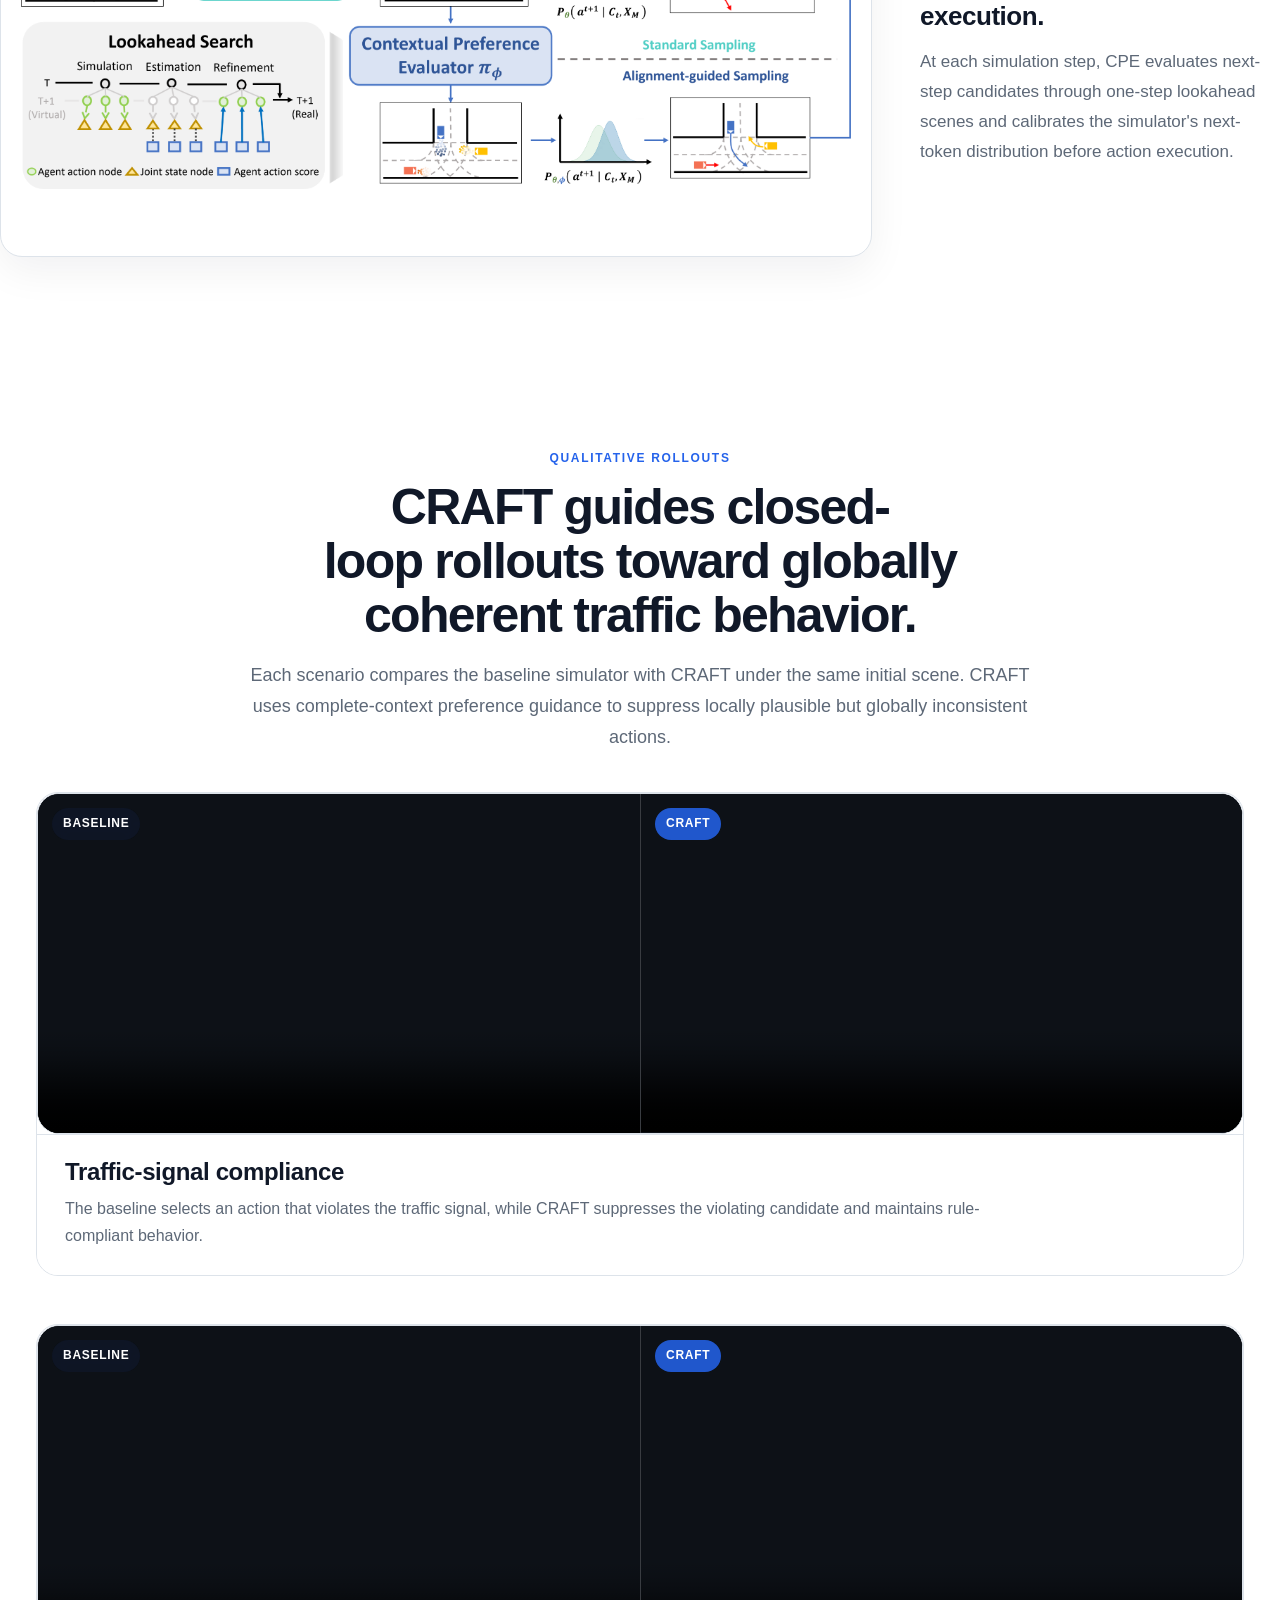
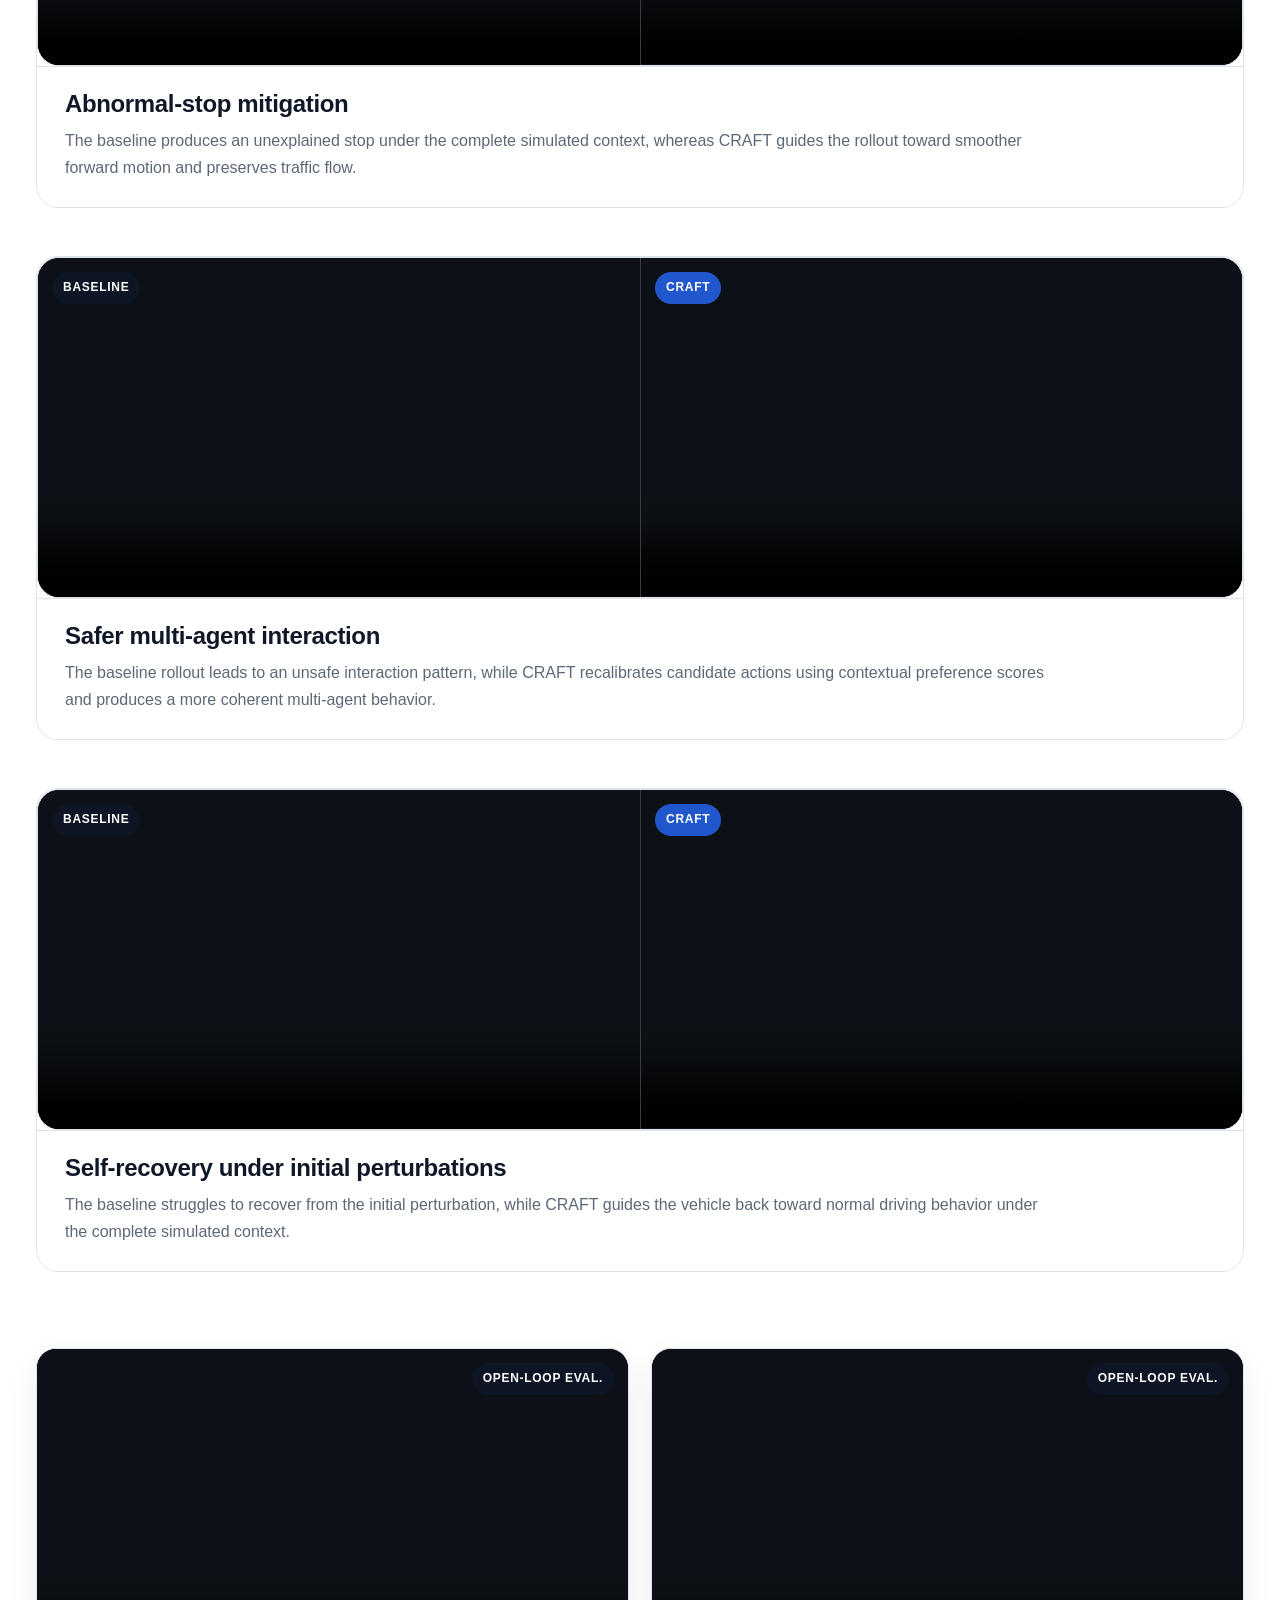
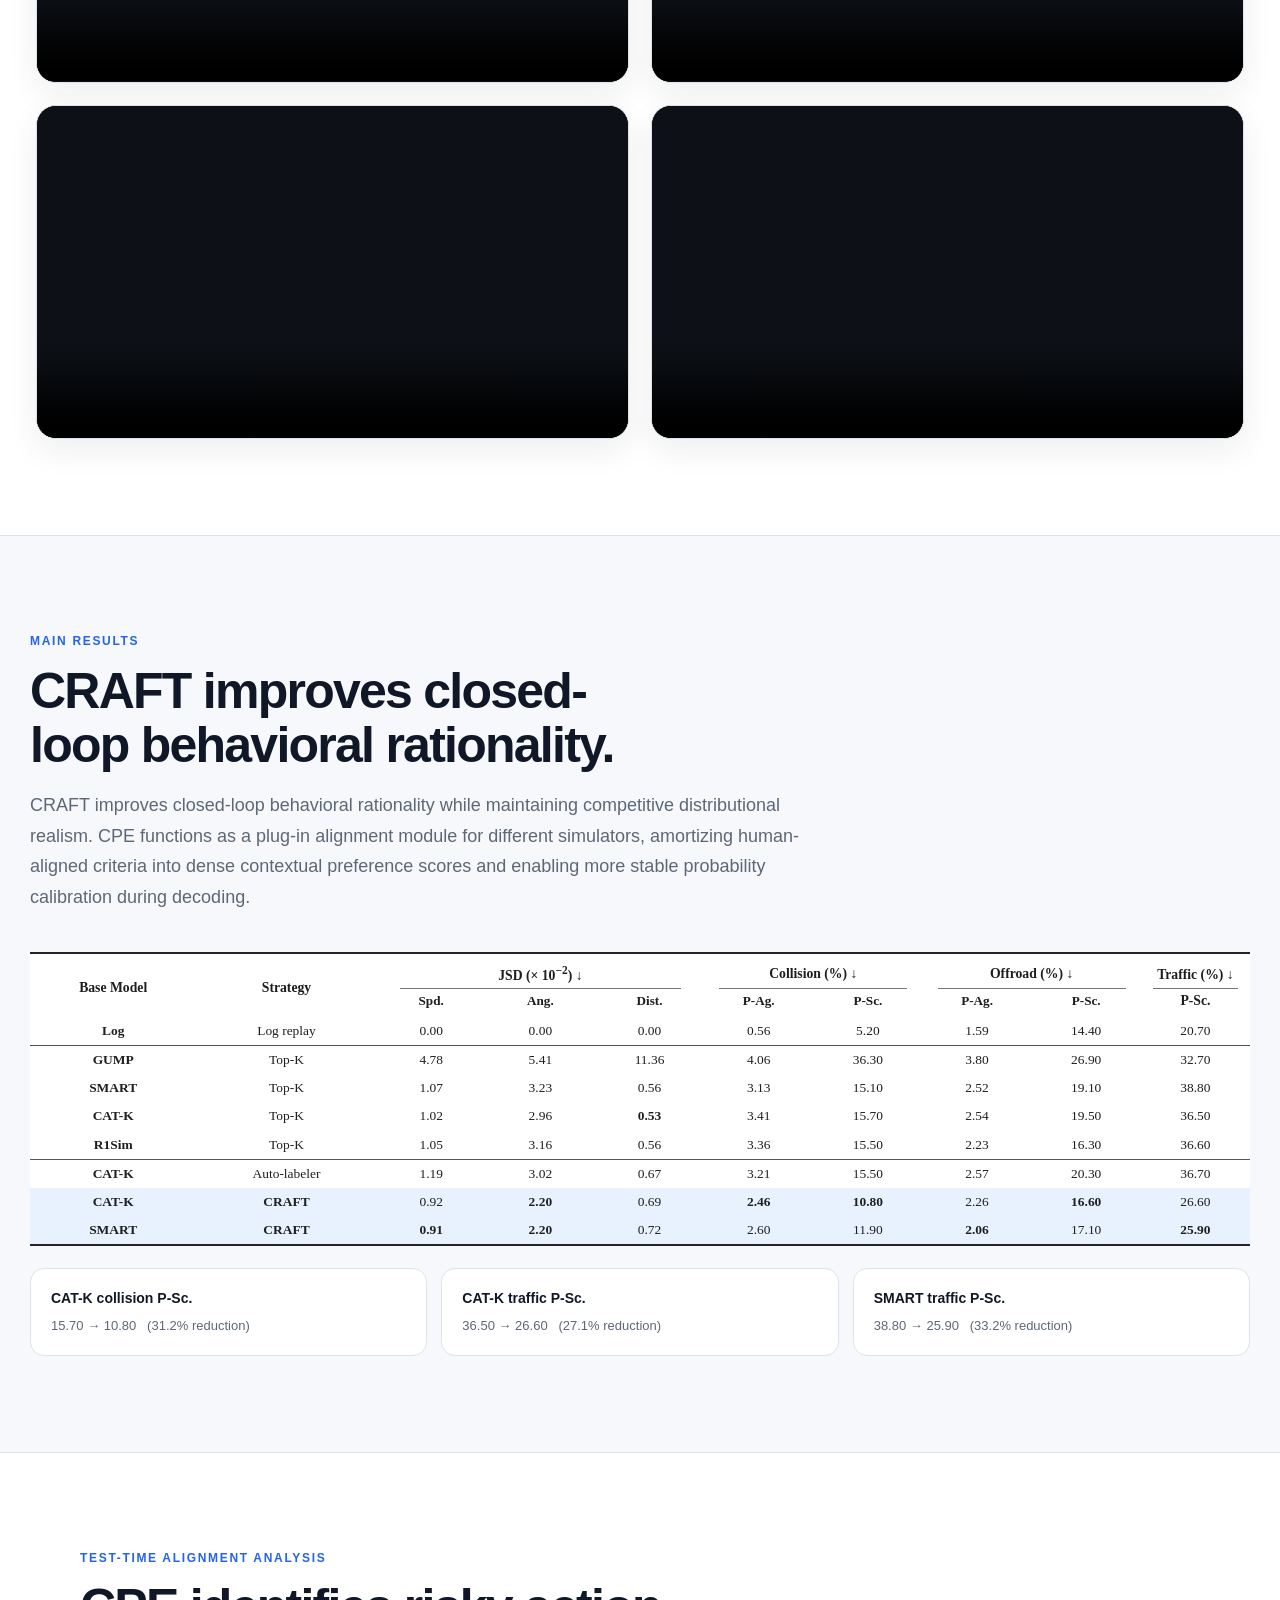
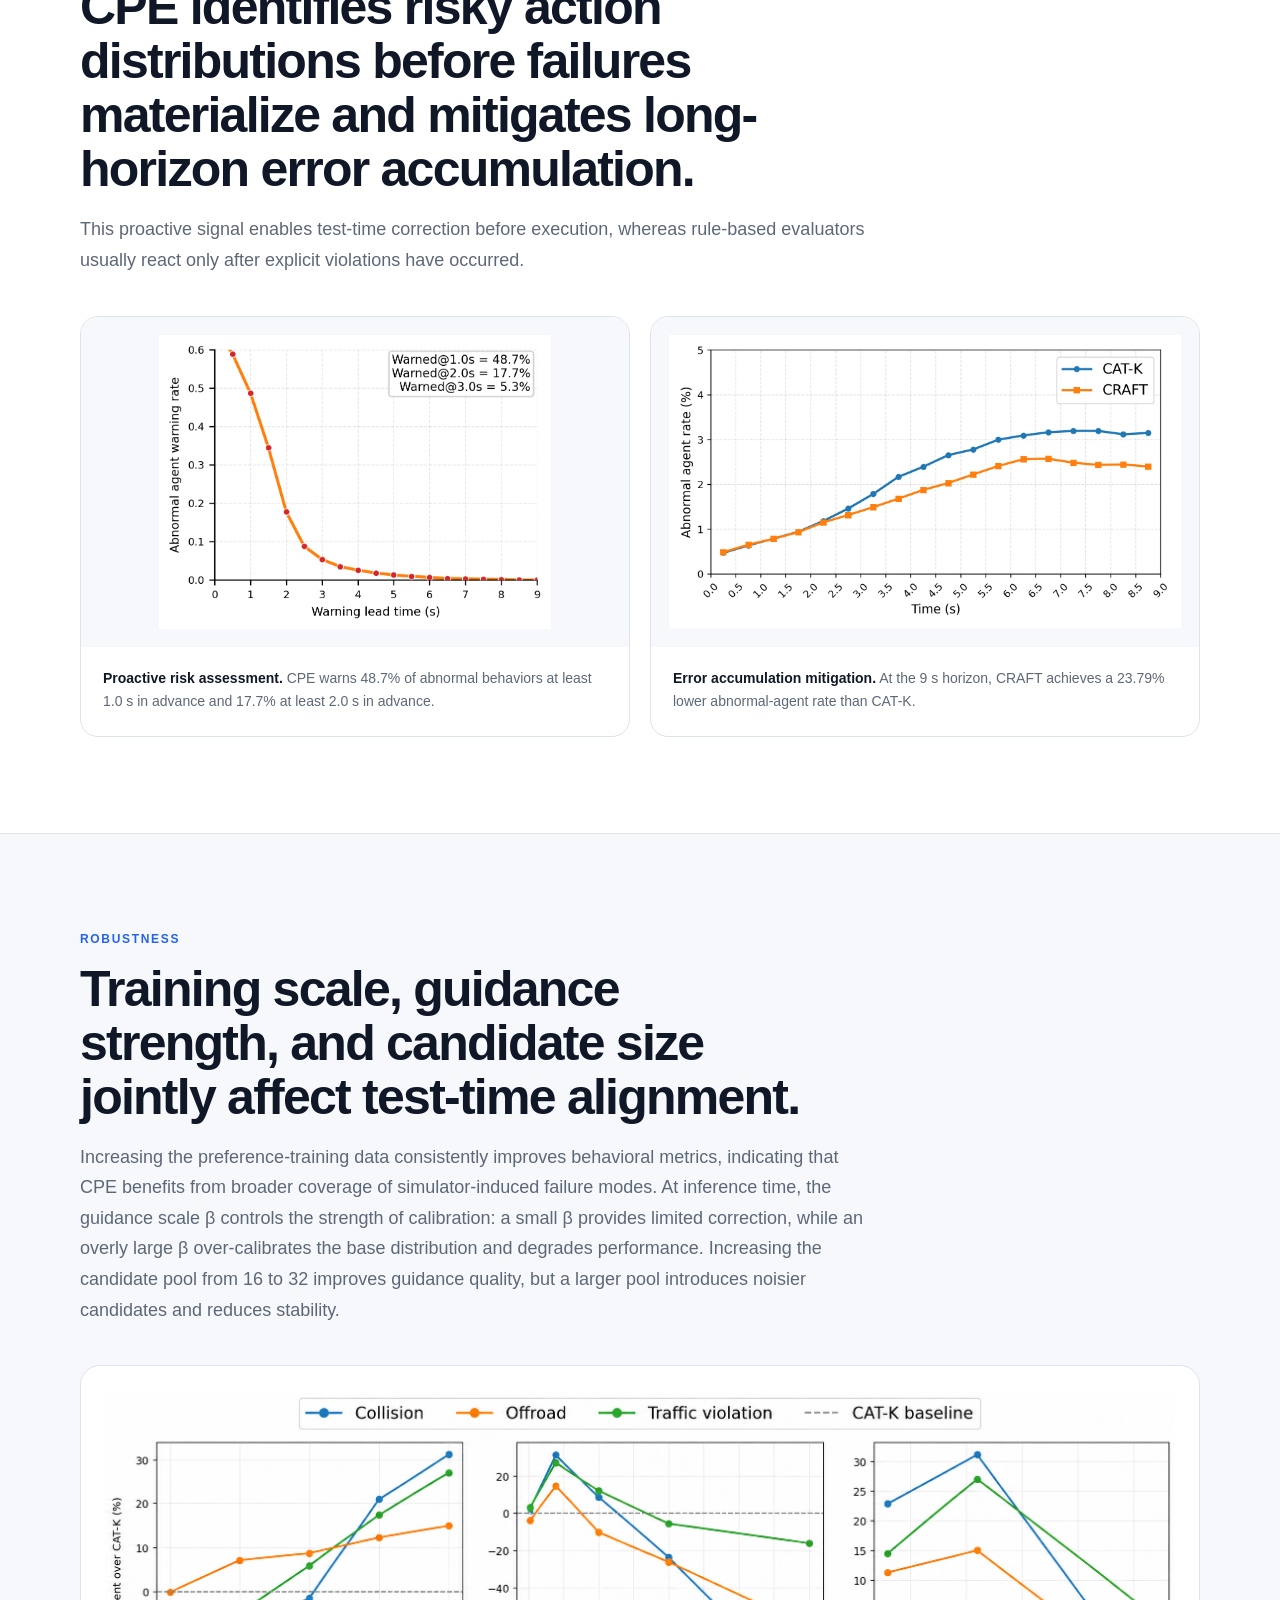
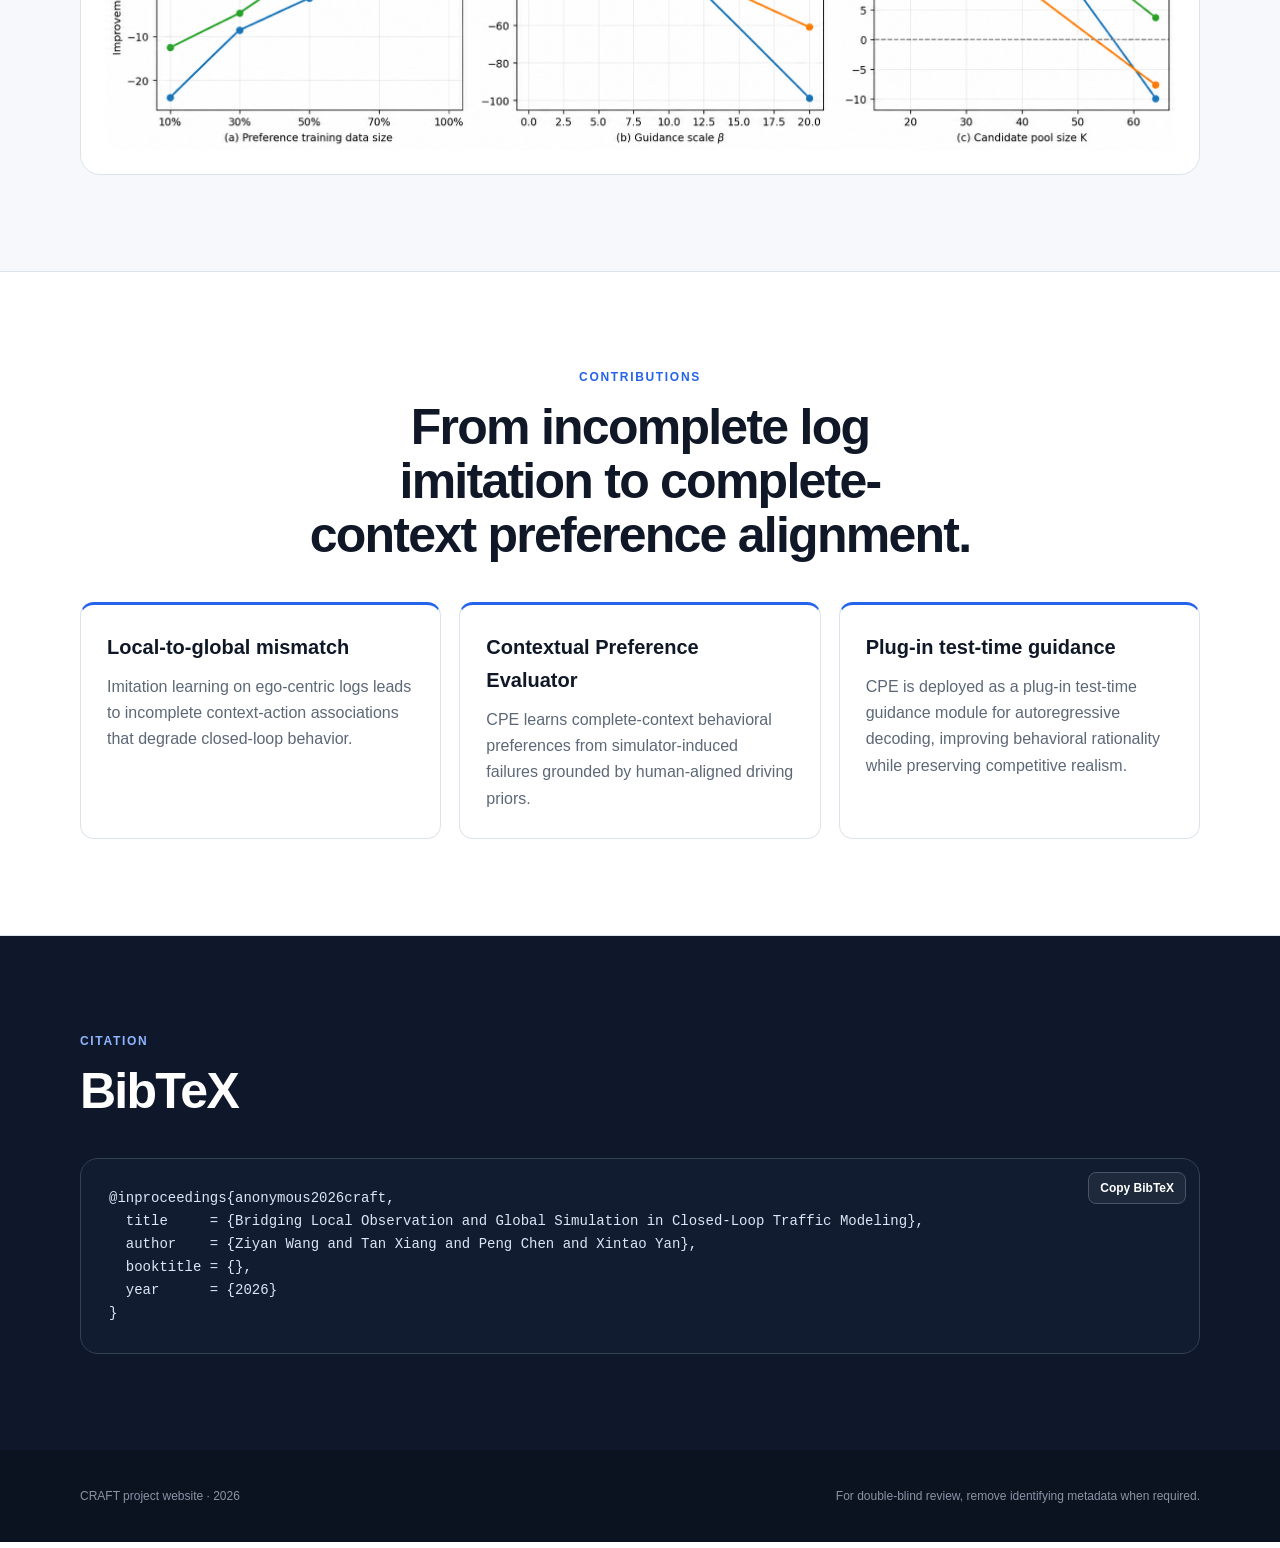
==== commit 38e01dc0: "Changes to be committed: 	new file:   Open_loop_evaluation/collision risk_crop.mp4 	new file:   Open" ====
--- a/index.html
+++ b/index.html
@@ -5,7 +5,7 @@
   <meta name="viewport" content="width=device-width, initial-scale=1.0" />
   <meta
     name="description"
-    content="CRAFT: Contextual Reference Alignment Framework for closed-loop traffic simulation."
+    content="CRAFT: Contextual pReference Alignment Framework for Traffic Simulation."
   />
   <title>CRAFT — Bridging Local Observation and Global Simulation</title>
   <link rel="stylesheet" href="style.css" />
@@ -49,12 +49,16 @@
         <p class="affiliation">
           <sup>1</sup>Beihang University ·
           <sup>2</sup>The University of Hong Kong ·
-          <sup>*</sup>Equal contribution
+          <sup>*</sup>Equal contribution ·
+          <sup>†</sup>Corresponding author
         </p>
 
         <p class="hero-claim">
-          <strong>CRAFT turns context-induced simulation failures into test-time guidance,</strong>
-          improving realism, safety, and rule compliance without retraining the base simulator.
+          <strong>
+            CRAFT, a Contextual pReference Alignment Framework for Traffic Simulation,
+          </strong>
+          bridges this local-to-global mismatch via self-supervised failure discovery
+          and preference-guided test-time alignment.
         </p>
 
         <div class="hero-actions">
@@ -94,7 +98,7 @@
       <div class="section-heading section-heading-center">
         <p class="eyebrow">Overview</p>
         <h2>
-          Closed-loop simulation exposes global context that ego-centric logs cannot fully capture.
+          Can policies learned from locally observed driving logs remain behaviorally rational when executed in globally contextualized closed-loop simulation?
         </h2>
         <p class="section-summary">
           Autoregressive traffic simulators learn from ego-centric driving logs, where surrounding context can be incomplete due to perception limits and occlusions. When these models are rolled out in globally observable simulation, incomplete context-action associations can lead to abnormal stops, unsafe interactions, and rule violations.
@@ -112,59 +116,30 @@
       </figure>
     </section>
 
-    <section class="section" id="summary">
-      <div class="page">
-        <div class="section-heading section-heading-center">
-          <p class="section-kicker">Contributions</p>
-          <h2>
-            From incomplete log imitation to complete-context preference alignment.
-          </h2>
-        </div>
-
-        <div class="takeaway-grid">
-          <article>
-            <h3>Local-to-global mismatch</h3>
-            <p>
-              Ego-centric logs can create incomplete context–action associations that
-              degrade behavioral rationality in globally observable closed-loop rollouts.
-            </p>
-          </article>
-
-          <article>
-            <h3>Complete-context preference learning</h3>
-            <p>
-              Grouped what-if rollouts expose simulator-induced failures and provide
-              token-level, intra-trajectory, and inter-rollout supervision for CPE.
-            </p>
-          </article>
-
-          <article>
-            <h3>Preference-guided decoding</h3>
-            <p>
-              CPE evaluates one-step lookahead scenes and recalibrates candidate
-              probabilities toward globally coherent behavior before execution.
-            </p>
-          </article>
-        </div>
-      </div>
-    </section>
-
-
    <section id="method" class="section method-section">
       <div class="section-heading section-heading-center">
         <p class="eyebrow">Method</p>
         <h2>CRAFT turns simulator-induced failures into preference guidance.</h2>
         <p class="section-summary">
-          CRAFT first learns a Contextual Preference Evaluator from complete-context what-if rollouts, then uses it during inference to reweight candidate actions before they are executed.
+          CRAFT treats the simulator itself as a globally observable sandbox. Starting
+          from logged initial states, the base simulator generates diverse what-if
+          rollouts that self-expose failure modes induced by incomplete observational
+          context. These failures are grounded with human-aligned driving priors and
+          converted into preference supervision for a
+          <strong>Contextual Preference Evaluator (CPE)</strong>, which assesses the
+          rationality of generated behaviors under complete scene context.
         </p>
       </div>
 
       <div class="method-row">
         <div class="method-copy">
           <p class="method-label">Training</p>
-          <h3>Learn complete-context preferences from what-if rollouts.</h3>
+          <h3>Construct grouped complete-context what-if rollouts.</h3>
           <p>
-            A frozen autoregressive simulator generates diverse rollouts from the same logged initial scene. These grouped futures expose simulator-induced failures, which are converted into dense preference supervision for CPE.
+            The base simulator performs stochastic rollouts with diverse random seeds from
+            the same logged initial scene. The resulting preference dataset is organized
+            as grouped alternative futures, supporting token-level supervision and
+            inter-rollout preference learning.
           </p>
         </div>
 
@@ -179,9 +154,11 @@
       <div class="method-row method-row-reverse">
         <div class="method-copy">
           <p class="method-label">Inference</p>
-          <h3>Calibrate candidate actions before execution.</h3>
+          <h3>Reweight autoregressive decoding before action execution.</h3>
           <p>
-            At each simulation step, CPE scores one-step lookahead scenes induced by candidate actions and reweights the simulator distribution toward globally coherent behavior.
+            At each simulation step, CPE evaluates next-step candidates through one-step
+            lookahead scenes and calibrates the simulator's next-token distribution before
+            action execution.
           </p>
         </div>
 
@@ -211,14 +188,14 @@
             <div class="comparison-video-row">
               <div class="comparison-video comparison-baseline">
                 <div class="comparison-label">Baseline</div>
-                <video controls preload="metadata" poster="assets/rule_baseline_poster.jpg">
+                <video autoplay muted loop playsinline controls preload="metadata" poster="assets/rule_baseline_poster.jpg">
                   <source src="assets/Logical Compliance_catk2_crop.mp4" type="video/mp4" />
                 </video>
               </div>
 
               <div class="comparison-video comparison-ours">
                 <div class="comparison-label">CRAFT</div>
-                <video controls preload="metadata" poster="assets/rule_craft_poster.jpg">
+                <video autoplay muted loop playsinline controls preload="metadata" poster="assets/rule_craft_poster.jpg">
                   <source src="assets/Logical Compliance_ours2_crop.mp4" type="video/mp4" />
                 </video>
               </div>
@@ -237,14 +214,14 @@
             <div class="comparison-video-row">
               <div class="comparison-video comparison-baseline">
                 <div class="comparison-label">Baseline</div>
-                <video controls preload="metadata" poster="assets/stop_baseline_poster.jpg">
+                <video autoplay muted loop playsinline controls preload="metadata" poster="assets/stop_baseline_poster.jpg">
                   <source src="assets/Behavioral Stability_catk_crop.mp4" type="video/mp4" />
                 </video>
               </div>
 
               <div class="comparison-video comparison-ours">
                 <div class="comparison-label">CRAFT</div>
-                <video controls preload="metadata" poster="assets/stop_craft_poster.jpg">
+                <video autoplay muted loop playsinline controls preload="metadata" poster="assets/stop_craft_poster.jpg">
                   <source src="assets/Behavioral Stability_ours_crop.mp4" type="video/mp4" />
                 </video>
               </div>
@@ -263,14 +240,14 @@
             <div class="comparison-video-row">
               <div class="comparison-video comparison-baseline">
                 <div class="comparison-label">Baseline</div>
-                <video controls preload="metadata" poster="assets/interaction_baseline_poster.jpg">
+                <video autoplay muted loop playsinline controls preload="metadata" poster="assets/interaction_baseline_poster.jpg">
                   <source src="assets/Safety-critical Interaction_catk_crop.mp4" type="video/mp4" />
                 </video>
               </div>
 
               <div class="comparison-video comparison-ours">
                 <div class="comparison-label">CRAFT</div>
-                <video controls preload="metadata" poster="assets/interaction_craft_poster.jpg">
+                <video autoplay muted loop playsinline controls preload="metadata" poster="assets/interaction_craft_poster.jpg">
                   <source src="assets/Safety-critical Interaction_ours_crop.mp4" type="video/mp4" />
                 </video>
               </div>
@@ -289,14 +266,14 @@
             <div class="comparison-video-row">
               <div class="comparison-video comparison-baseline">
                 <div class="comparison-label">Baseline</div>
-                <video controls preload="metadata" poster="assets/interaction_baseline_poster.jpg">
+                <video autoplay muted loop playsinline controls preload="metadata" poster="assets/interaction_baseline_poster.jpg">
                   <source src="assets/Self-recovery under Initial Perturbations_catk_crop.mp4" type="video/mp4" />
                 </video>
               </div>
 
               <div class="comparison-video comparison-ours">
                 <div class="comparison-label">CRAFT</div>
-                <video controls preload="metadata" poster="assets/interaction_craft_poster.jpg">
+                <video autoplay muted loop playsinline controls preload="metadata" poster="assets/interaction_craft_poster.jpg">
                   <source src="assets/Self-recovery under Initial Perturbations_ours_crop.mp4" type="video/mp4" />
                 </video>
               </div>
@@ -310,33 +287,34 @@
             </div>
           </article>
 
-          <div class="extra-video-grid">
-            <article class="extra-video-card">
-              <video controls preload="metadata" poster="assets/open_loop_1_poster.jpg">
-                <source src="Open_loop_evaluation\collision risk.mp4" type="video/mp4" />
-              </video>
-            </article>
-
-            <article class="extra-video-card">
-              <video controls preload="metadata" poster="assets/open_loop_2_poster.jpg">
-                <source src="Open_loop_evaluation\rule violation.mp4" type="video/mp4" />
-              </video>
-            </article>
-
-            <article class="extra-video-card">
-              <video controls preload="metadata" poster="assets/craft_sim_1_poster.jpg">
-                <source src="assets\Stability under Extreme Geometric Topologies_ours_crop.mp4" type="video/mp4" />
-              </video>
-            </article>
-
-            <article class="extra-video-card">
-              <video controls preload="metadata" poster="assets/craft_sim_2_poster.jpg">
-                <source src="assets\Logical Compliance_ours_crop.mp4" type="video/mp4" />
-              </video>
-            </article>
-          </div>
-
-        </div>
+        <div class="extra-video-grid" aria-label="Additional rollout videos">
+          <article class="extra-video-card extra-video-open-loop">
+            <div class="extra-video-label">Open-loop Eval.</div>
+            <video autoplay muted loop playsinline controls preload="metadata" poster="assets/open_loop_1_poster.jpg">
+              <source src="Open_loop_evaluation/collision risk_crop.mp4" type="video/mp4" />
+            </video>
+          </article>
+
+          <article class="extra-video-card extra-video-open-loop">
+            <div class="extra-video-label">Open-loop Eval.</div>
+            <video autoplay muted loop playsinline controls preload="metadata" poster="assets/open_loop_2_poster.jpg">
+              <source src="Open_loop_evaluation/rule violation_crop.mp4" type="video/mp4" />
+            </video>
+          </article>
+
+          <article class="extra-video-card">
+            <video autoplay muted loop playsinline controls preload="metadata" poster="assets/craft_sim_1_poster.jpg">
+              <source src="assets/Stability under Extreme Geometric Topologies_ours_crop.mp4" type="video/mp4" />
+            </video>
+          </article>
+
+          <article class="extra-video-card">
+            <video autoplay muted loop playsinline controls preload="metadata" poster="assets/craft_sim_2_poster.jpg">
+              <source src="assets/Logical Compliance_ours_crop.mp4" type="video/mp4" />
+            </video>
+          </article>
+        </div>
+
       </div>
     </section>
 
@@ -346,10 +324,11 @@
           <p class="section-kicker">Main results</p>
           <h2>CRAFT improves closed-loop behavioral rationality.</h2>
           <p class="section-lead">
-            Under all-agent behavioral metrics, CRAFT substantially reduces collisions,
-            offroad events, and traffic-rule violations while maintaining competitive
-            distributional realism. The mild increase in nearest-agent distance JSD is
-            consistent with CRAFT favoring safer inter-agent spacing.
+            CRAFT improves closed-loop behavioral rationality while maintaining competitive
+            distributional realism. CPE functions as a plug-in alignment module for
+            different simulators, amortizing human-aligned criteria into dense contextual
+            preference scores and enabling more stable probability calibration during
+            decoding.
           </p>
         </div>
 
@@ -506,6 +485,7 @@
             <span>38.80 → 25.90 &nbsp; (33.2% reduction)</span>
           </article>
         </div>
+        </div>
     </section>
 
     <section class="section" id="analysis">
@@ -513,12 +493,13 @@
         <div class="section-heading">
           <p class="section-kicker">Test-time alignment analysis</p>
           <h2>
-            CPE warns before failures emerge and reduces long-horizon error accumulation.
+            CPE identifies risky action distributions before failures materialize and
+            mitigates long-horizon error accumulation.
           </h2>
           <p class="section-lead">
-            Dense preference scores reveal risky action distributions before explicit
-            violations occur, allowing CRAFT to recalibrate the next-token distribution
-            before the action is executed.
+            This proactive signal enables test-time correction before execution, whereas
+            rule-based evaluators usually react only after explicit violations have
+            occurred.
           </p>
         </div>
 
@@ -574,6 +555,44 @@
             alt="Relative performance under different preference-data sizes, guidance scales, and candidate-pool sizes"
           />
         </figure>
+      </div>
+    </section>
+
+    <section class="section" id="summary">
+      <div class="page">
+        <div class="section-heading section-heading-center">
+          <p class="section-kicker">Contributions</p>
+          <h2>
+            From incomplete log imitation to complete-context preference alignment.
+          </h2>
+        </div>
+
+        <div class="takeaway-grid">
+          <article>
+            <h3>Local-to-global mismatch</h3>
+            <p>
+              Imitation learning on ego-centric logs leads to incomplete context-action
+              associations that degrade closed-loop behavior.
+            </p>
+          </article>
+
+          <article>
+            <h3>Contextual Preference Evaluator</h3>
+            <p>
+              CPE learns complete-context behavioral preferences from simulator-induced
+              failures grounded by human-aligned driving priors.
+            </p>
+          </article>
+
+          <article>
+            <h3>Plug-in test-time guidance</h3>
+            <p>
+              CPE is deployed as a plug-in test-time guidance module for autoregressive
+              decoding, improving behavioral rationality while preserving competitive
+              realism.
+            </p>
+          </article>
+        </div>
       </div>
     </section>
 
--- a/style.css
+++ b/style.css
@@ -1197,14 +1197,16 @@
   display: grid;
   grid-template-columns: repeat(2, minmax(0, 1fr));
   gap: 22px;
-  margin-top: 8px;
+  margin-top: 28px;
 }
 
 .extra-video-card {
+  position: relative;
   overflow: hidden;
   border: 1px solid var(--line);
   border-radius: 20px;
   background: #0d1117;
+  box-shadow: 0 12px 32px rgba(16, 24, 40, 0.07);
 }
 
 .extra-video-card video {
@@ -1214,10 +1216,34 @@
   background: #0d1117;
 }
 
+.extra-video-label {
+  position: absolute;
+  top: 14px;
+  right: 14px;
+  z-index: 2;
+
+  padding: 6px 11px;
+  border-radius: 999px;
+
+  color: #fff;
+  background: rgba(15, 23, 42, 0.76);
+  backdrop-filter: blur(8px);
+
+  font-size: 12px;
+  font-weight: 800;
+  letter-spacing: 0.06em;
+  text-transform: uppercase;
+}
+
 @media (max-width: 760px) {
   .extra-video-grid {
     grid-template-columns: 1fr;
     gap: 18px;
-  }
-}
-
+    margin-top: 22px;
+  }
+
+  .extra-video-card {
+    border-radius: 16px;
+  }
+}
+
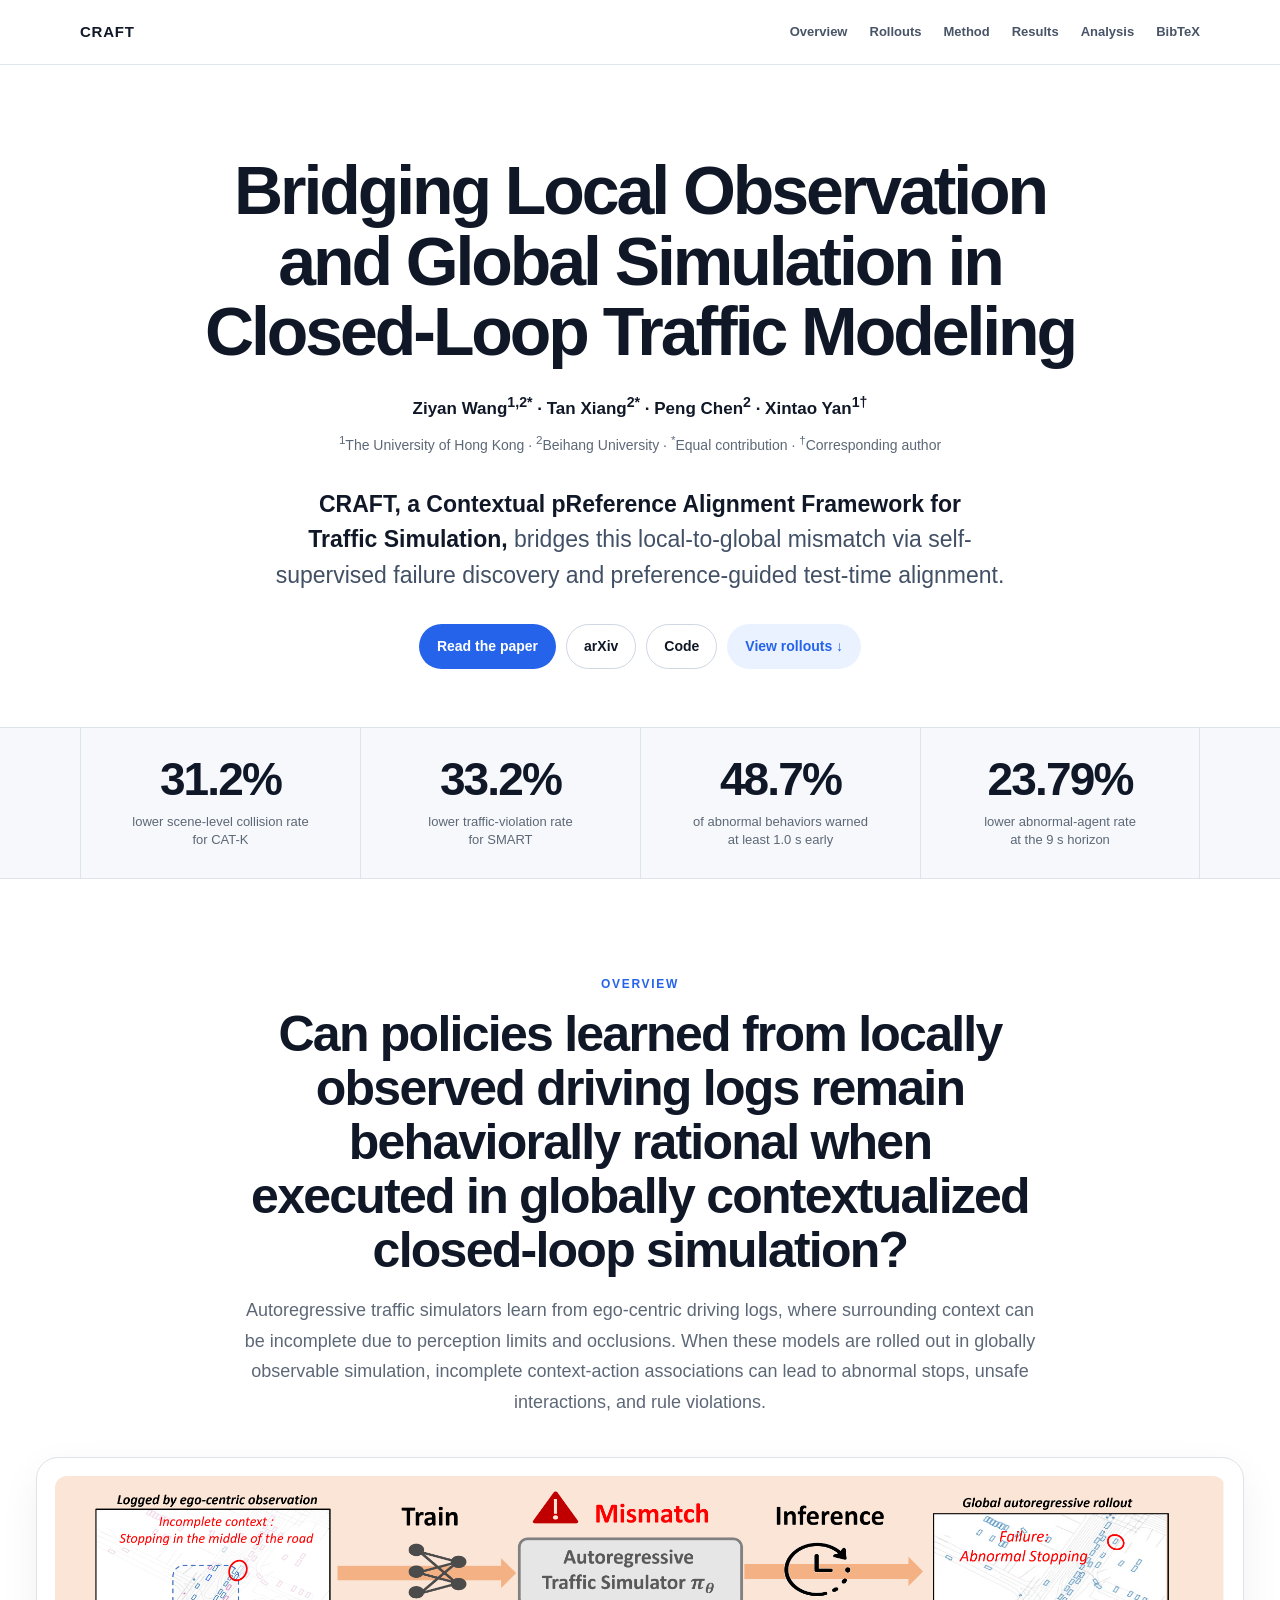
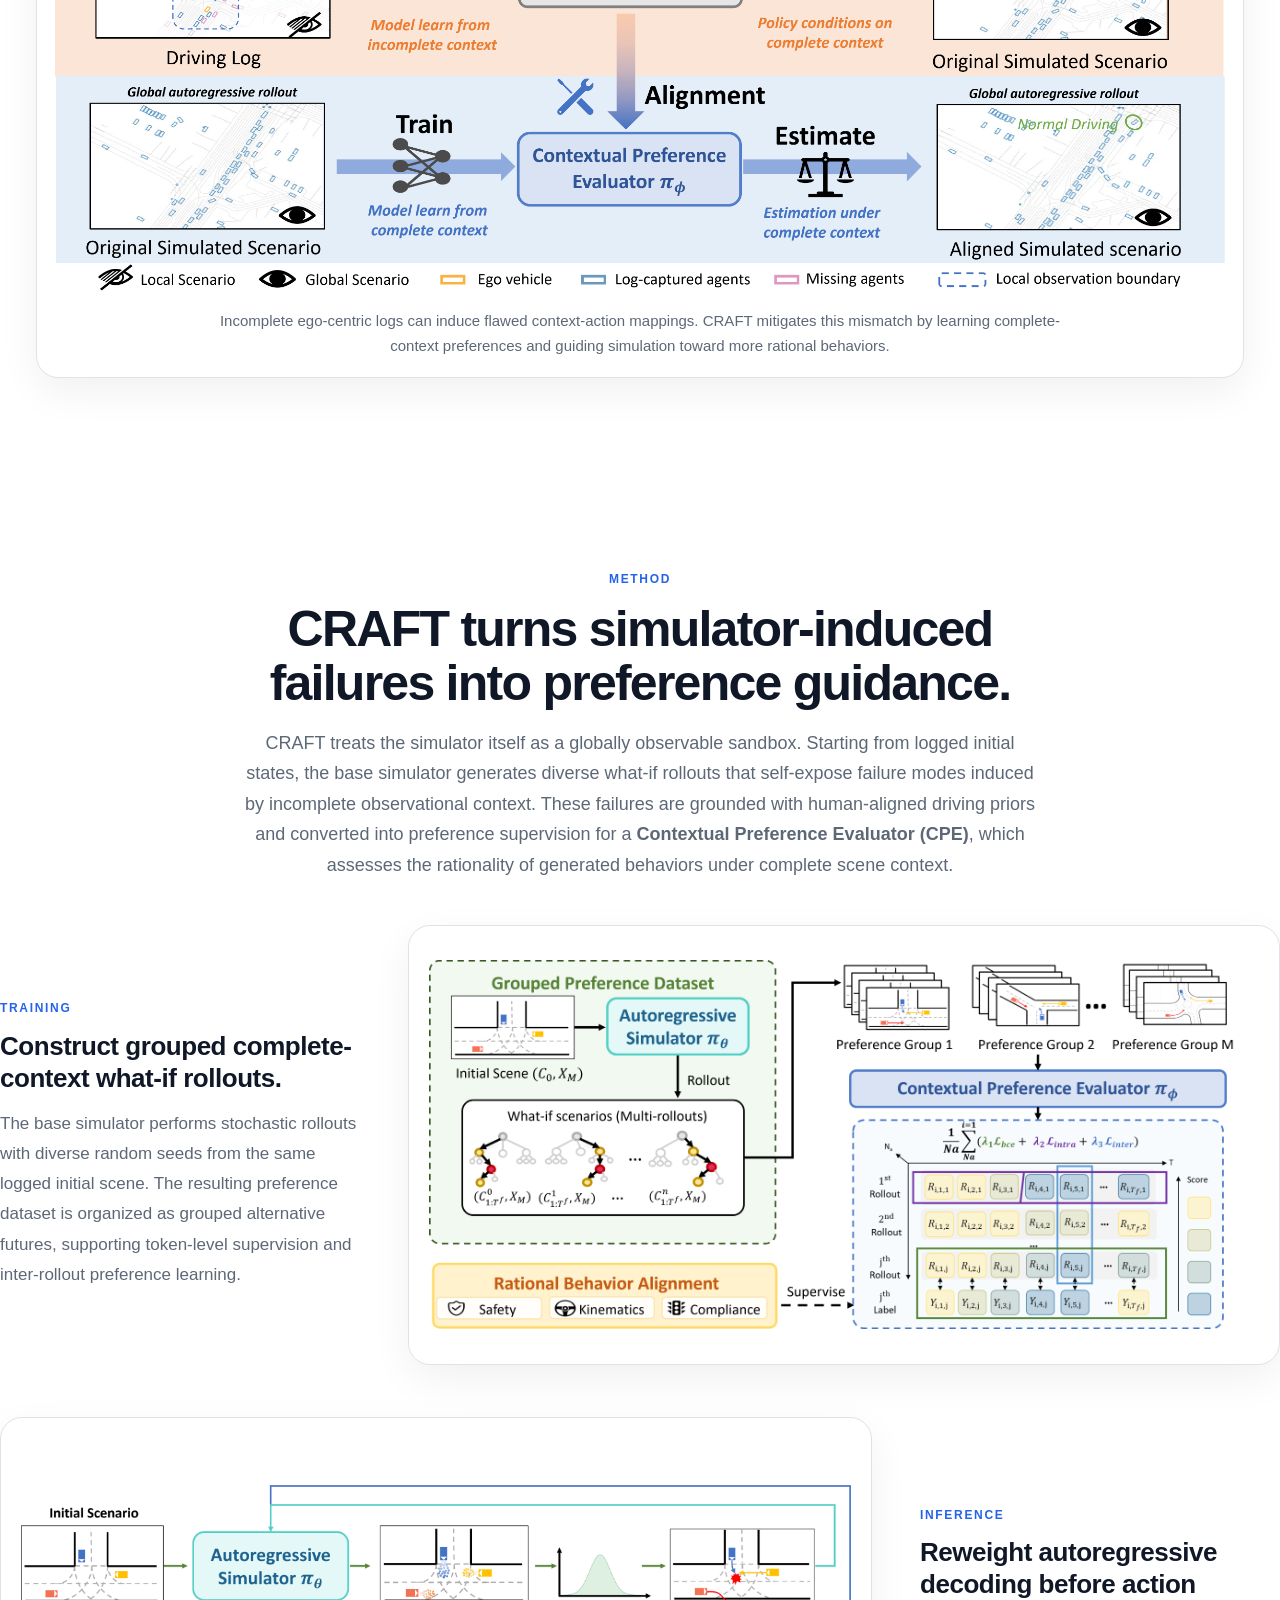
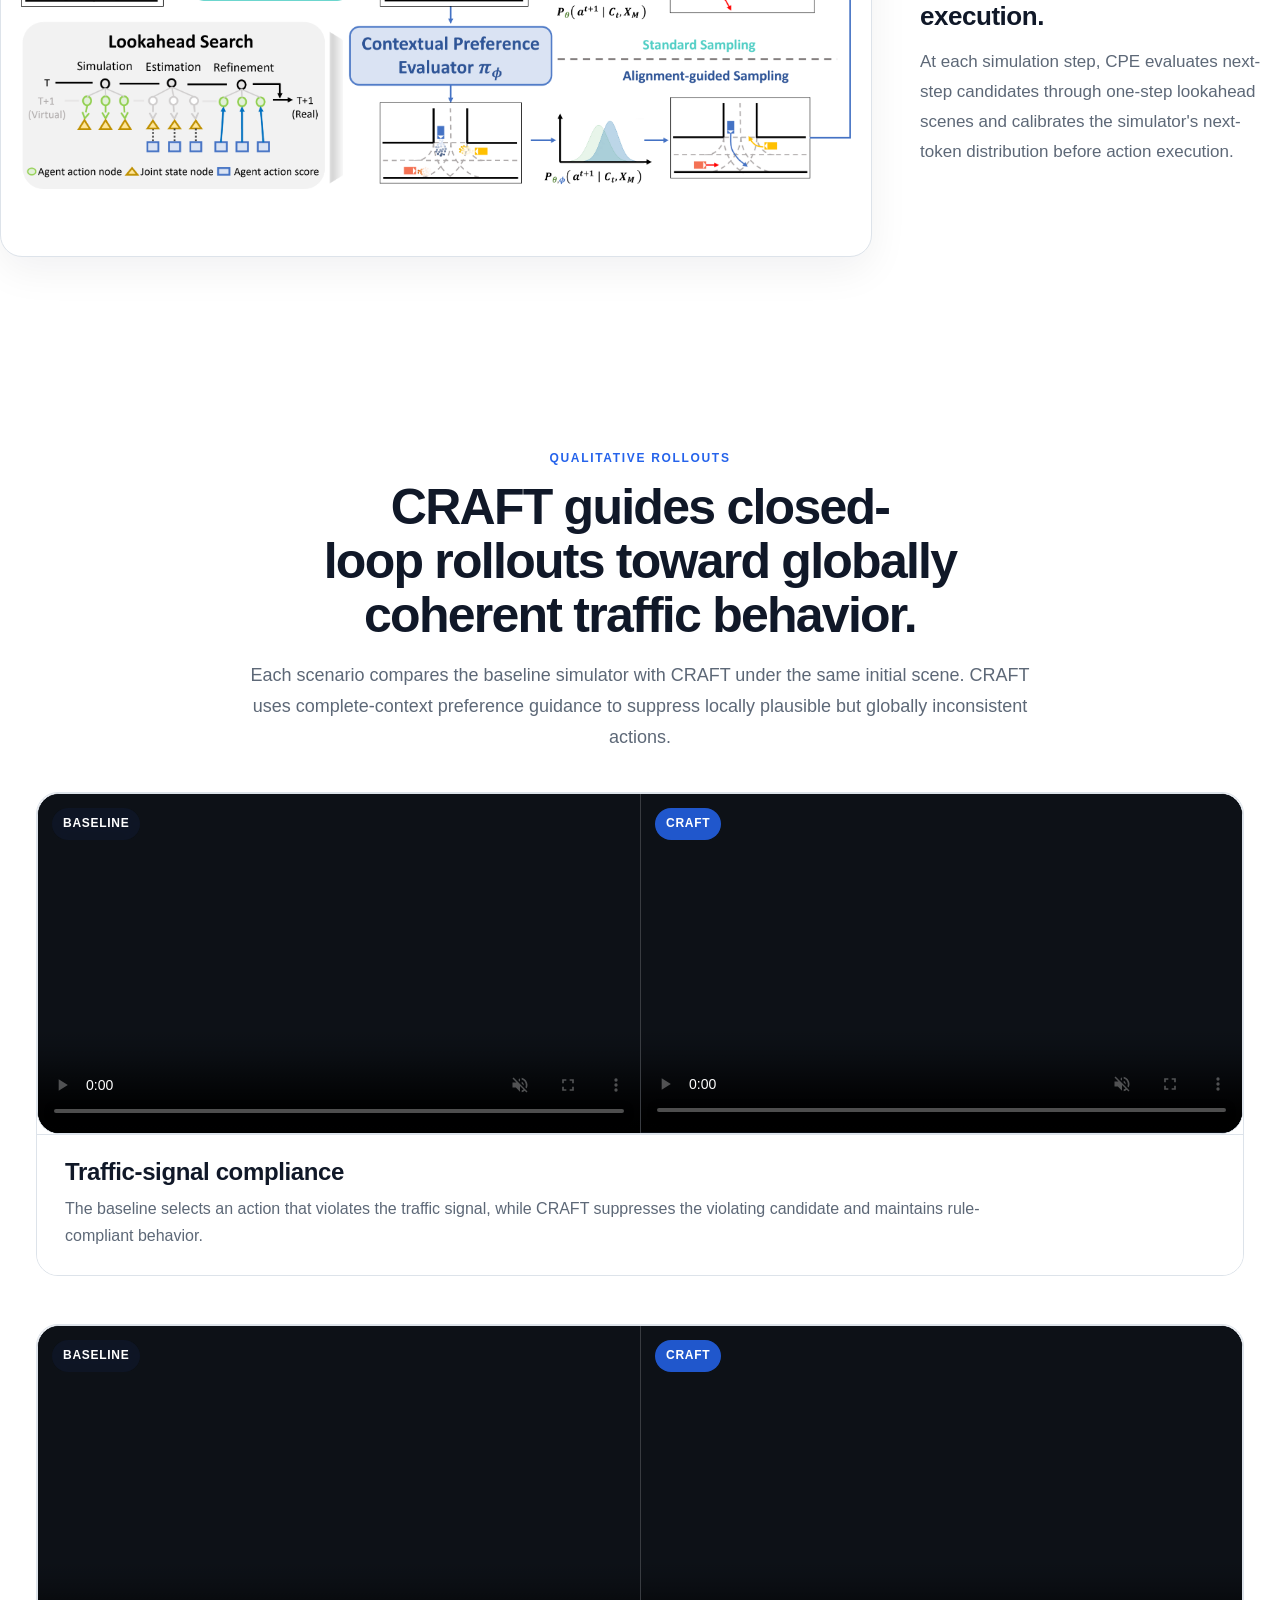
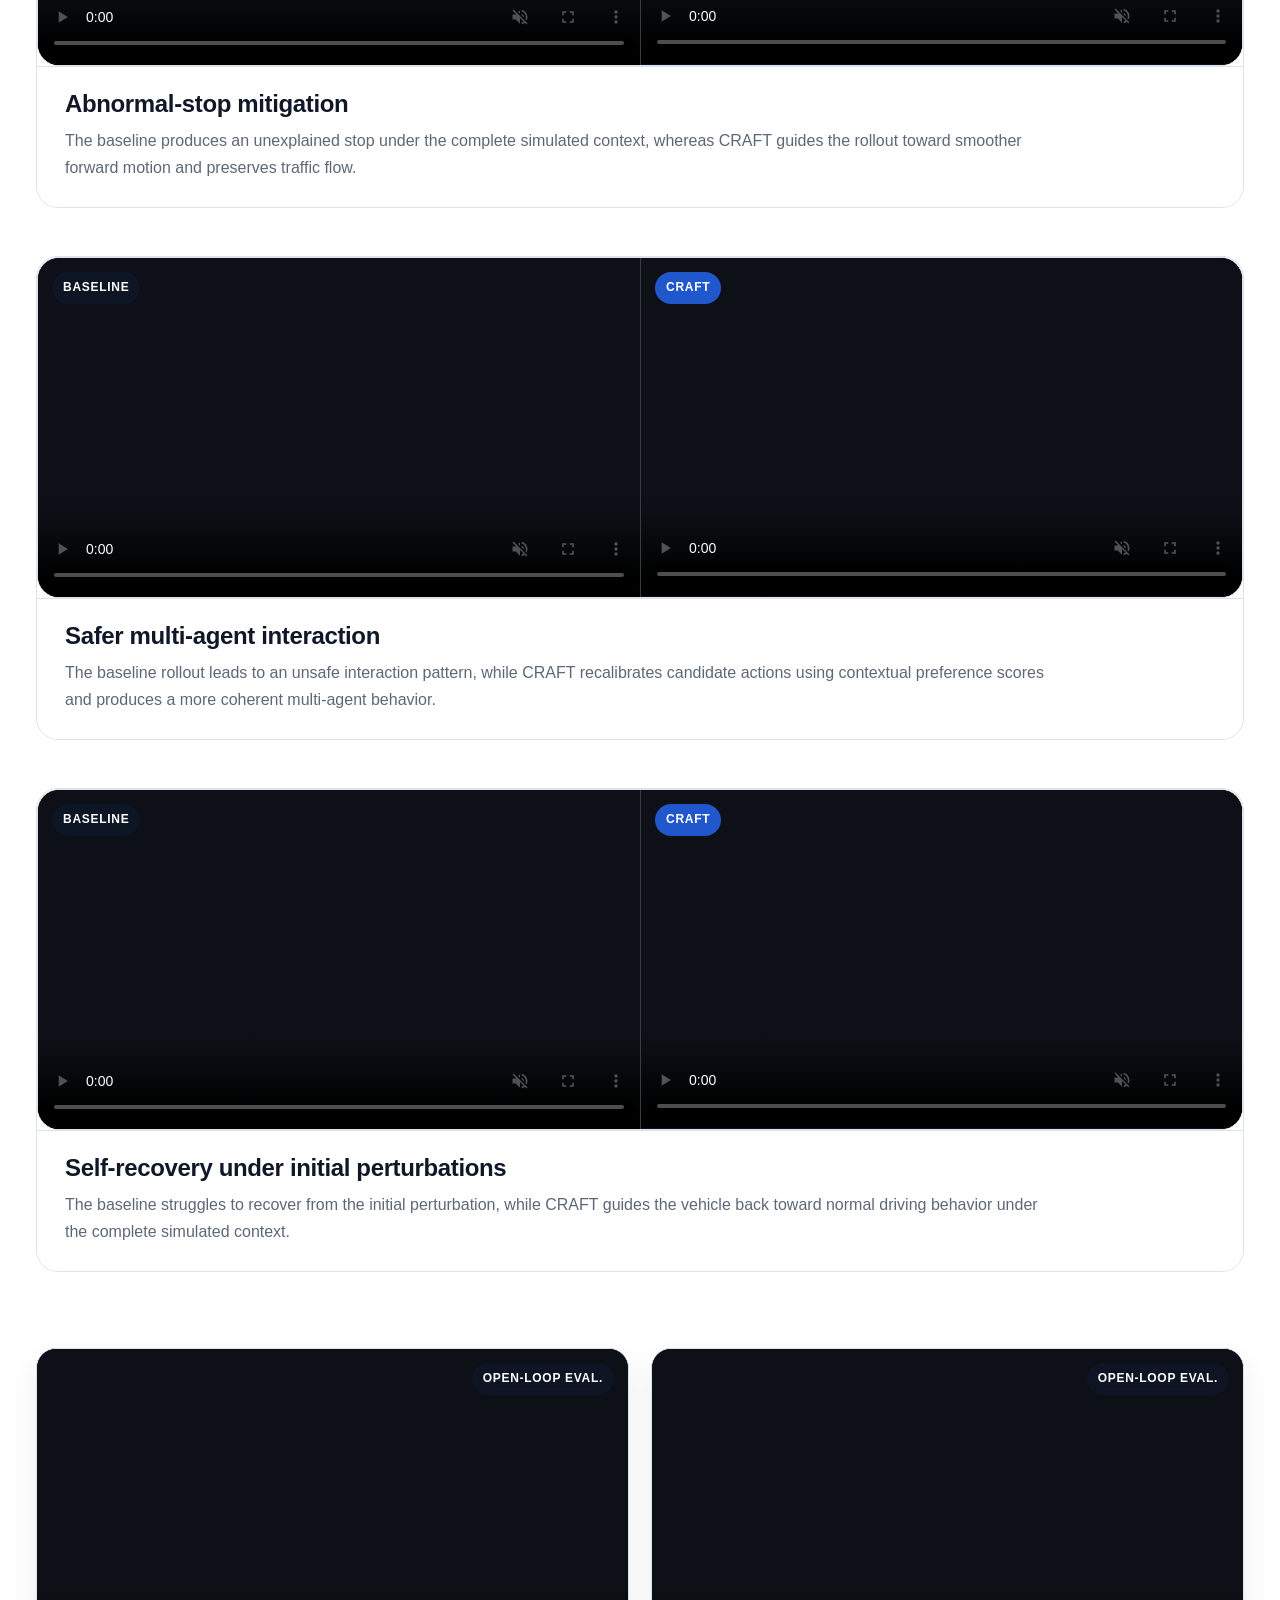
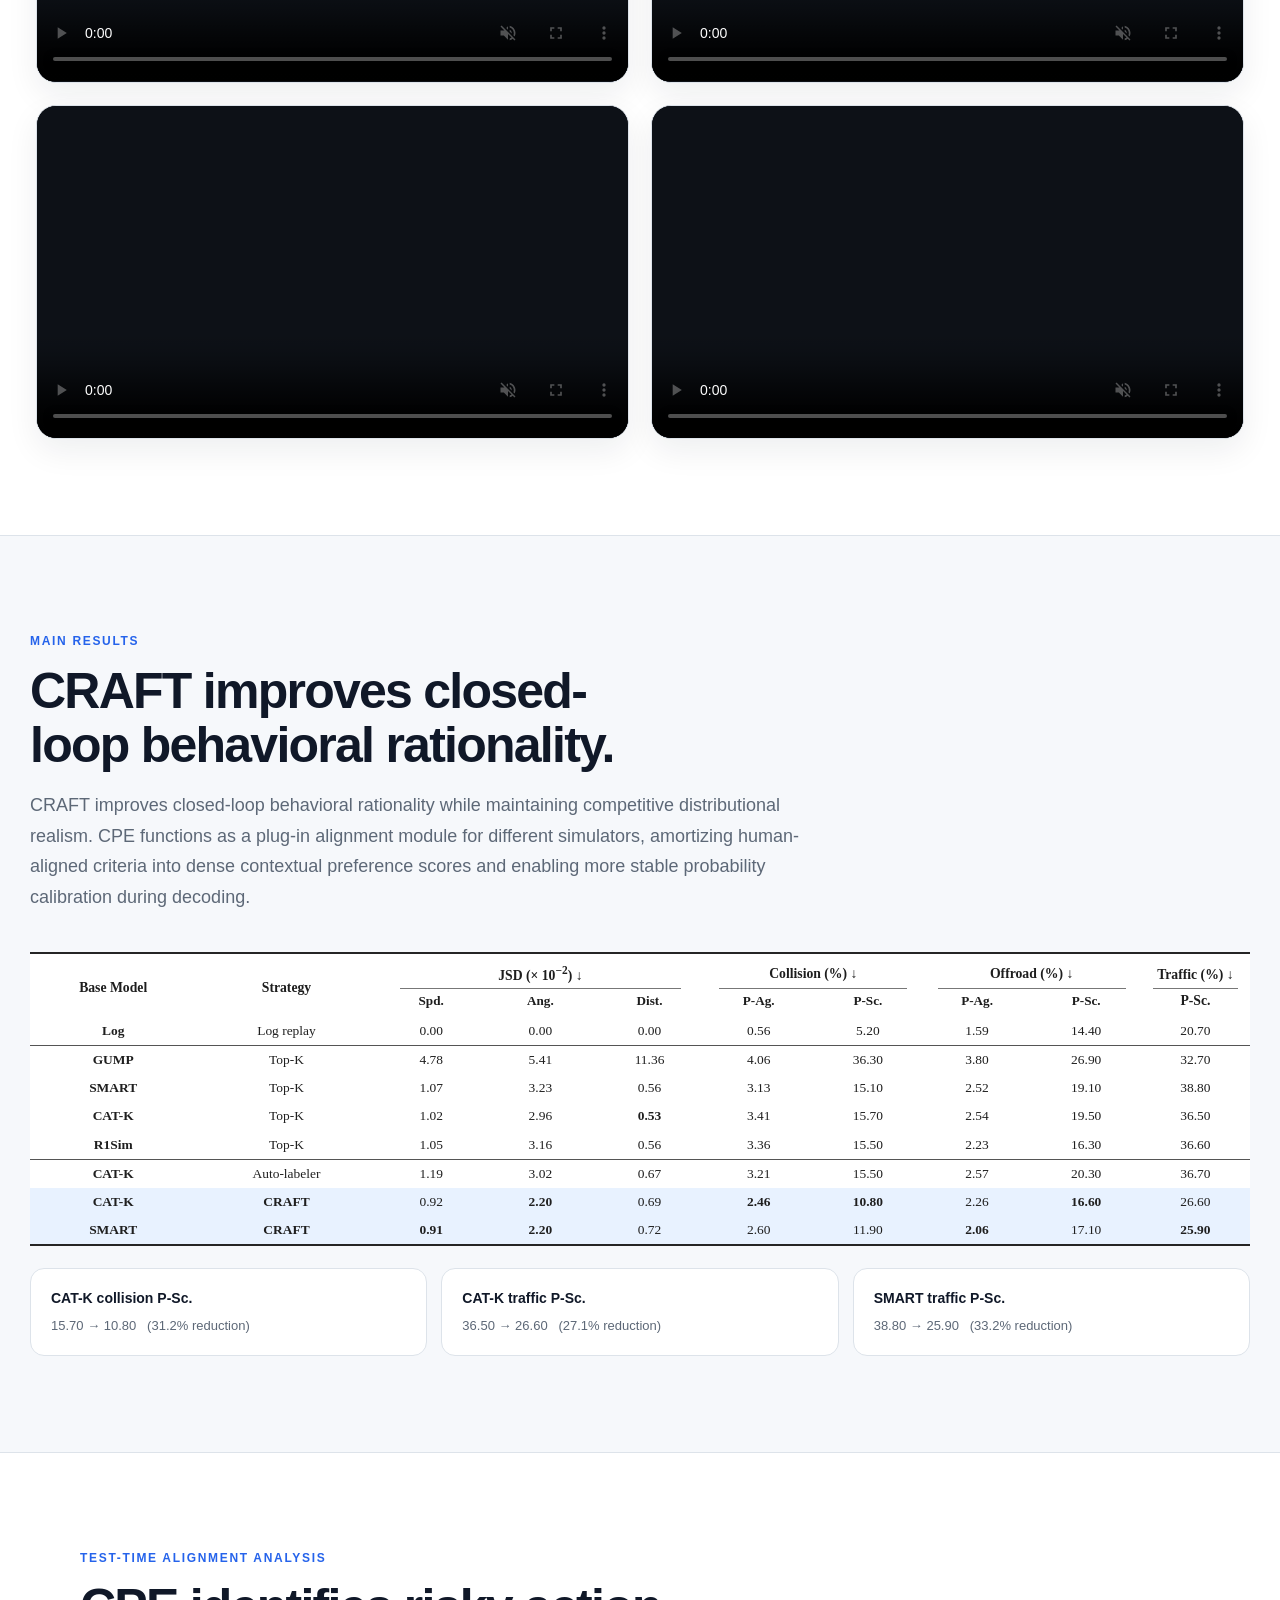
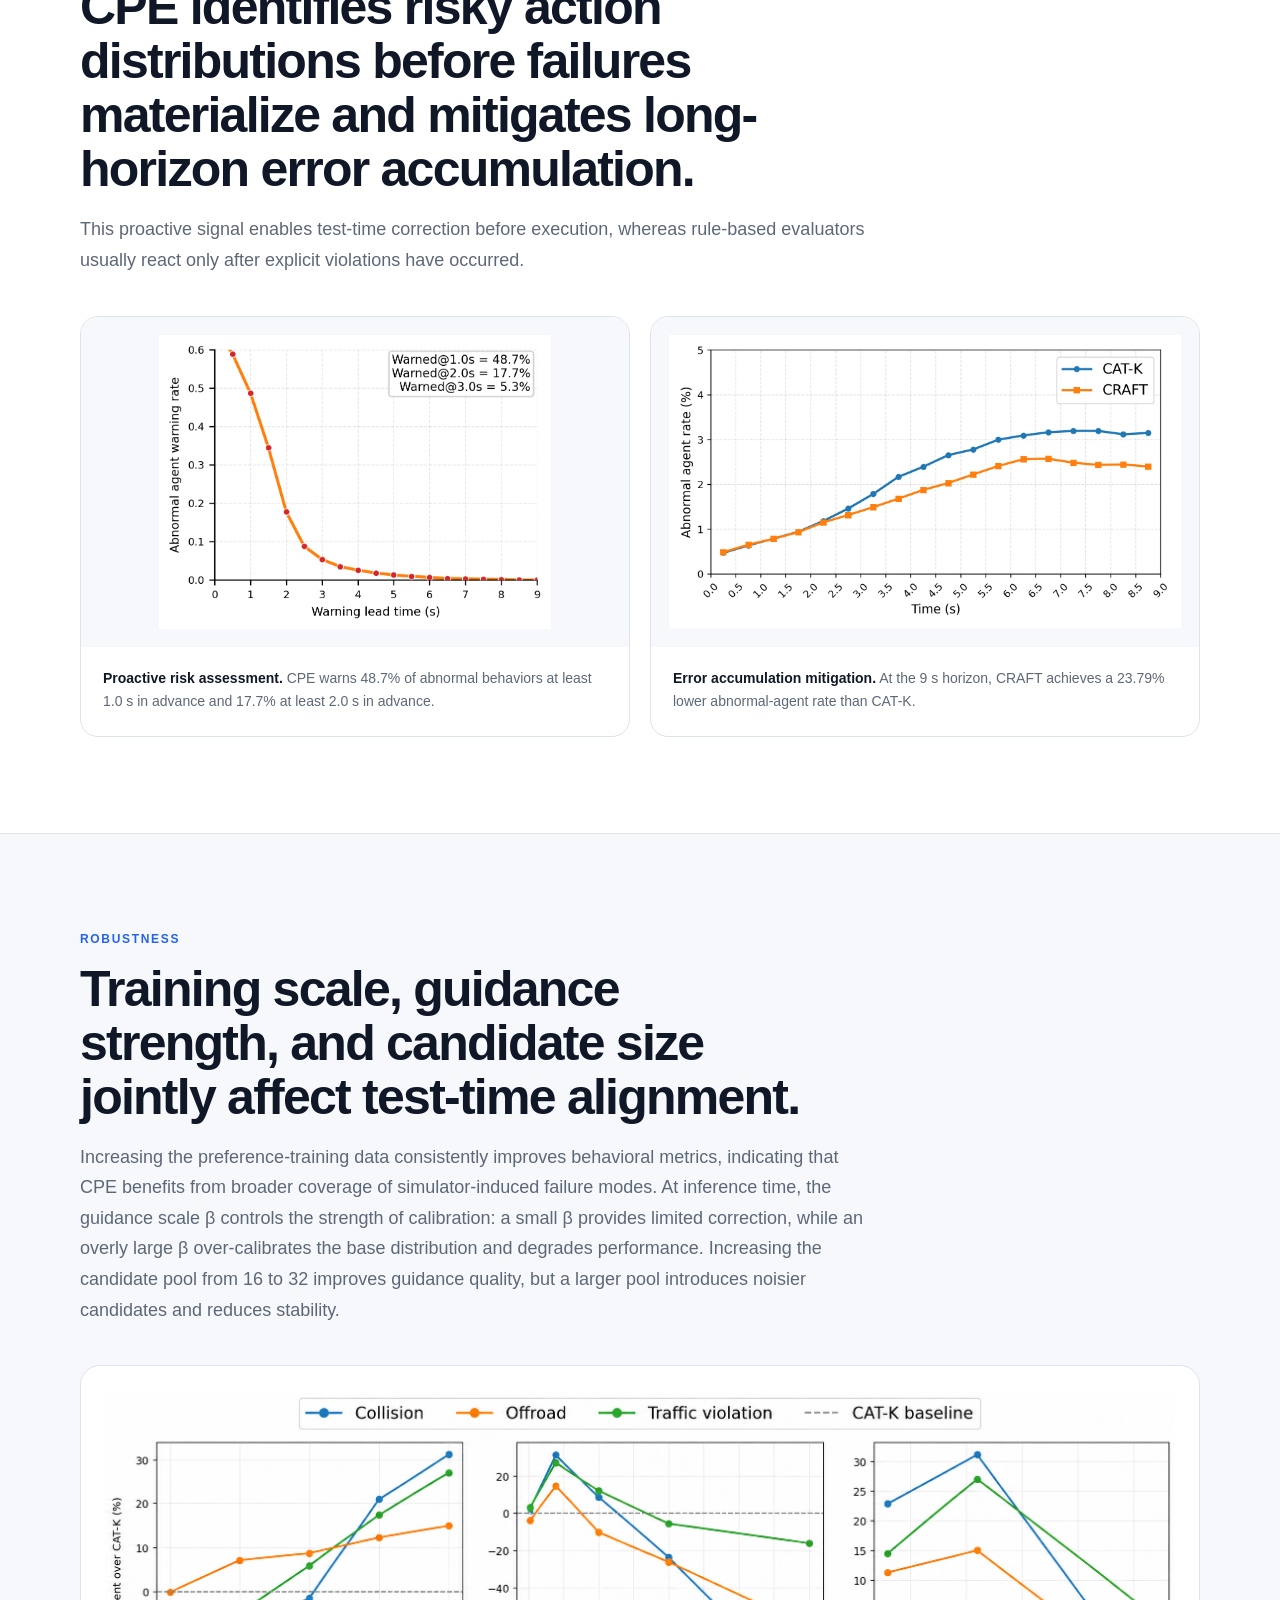
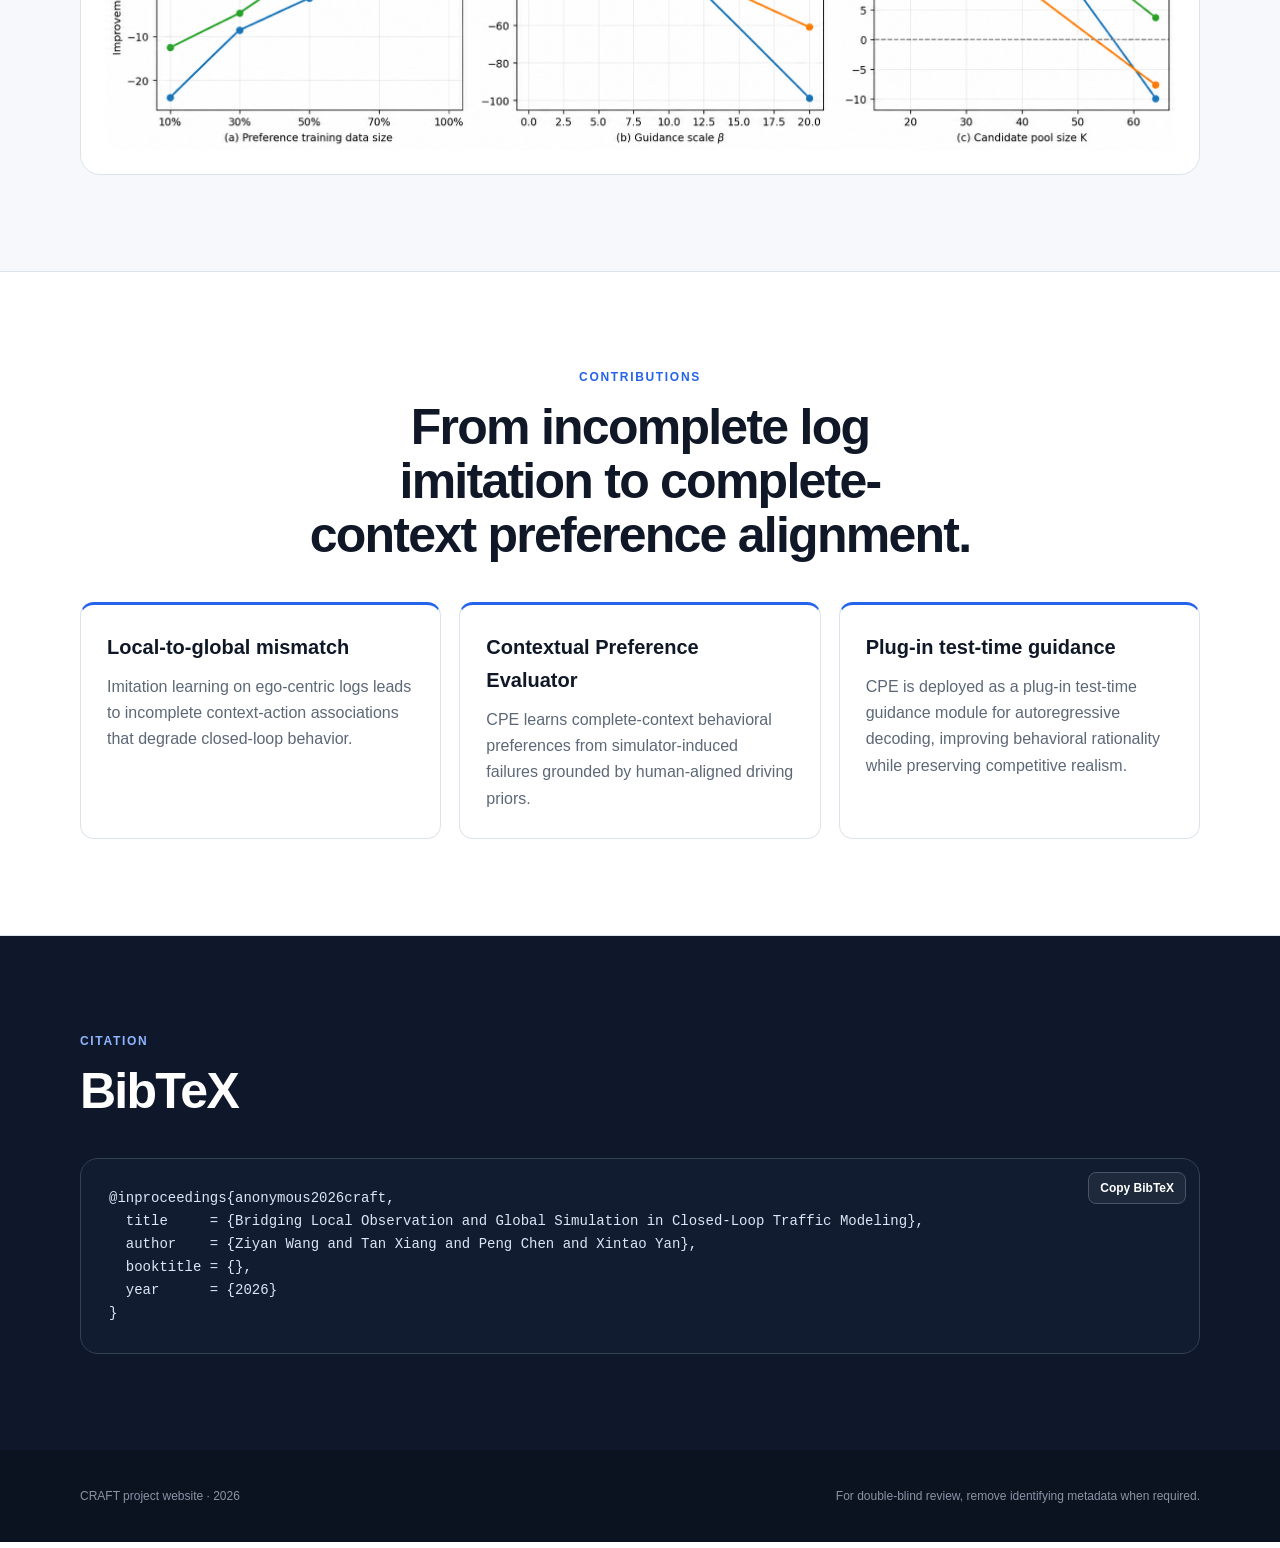
==== commit beb2d740: "Changes to be committed: 	modified:   index.html" ====
--- a/index.html
+++ b/index.html
@@ -42,13 +42,13 @@
         </h1>
 
         <p class="authors">
-          Ziyan Wang<sup>1,2*</sup> · Tan Xiang<sup>1*</sup> ·
-          Peng Chen<sup>1</sup> · Xintao Yan<sup>2†</sup>
+          Ziyan Wang<sup>1,2*</sup> · Tan Xiang<sup>2*</sup> ·
+          Peng Chen<sup>2</sup> · Xintao Yan<sup>1†</sup>
         </p>
 
         <p class="affiliation">
-          <sup>1</sup>Beihang University ·
-          <sup>2</sup>The University of Hong Kong ·
+          <sup>1</sup>The University of Hong Kong ·
+          <sup>2</sup>Beihang University ·
           <sup>*</sup>Equal contribution ·
           <sup>†</sup>Corresponding author
         </p>
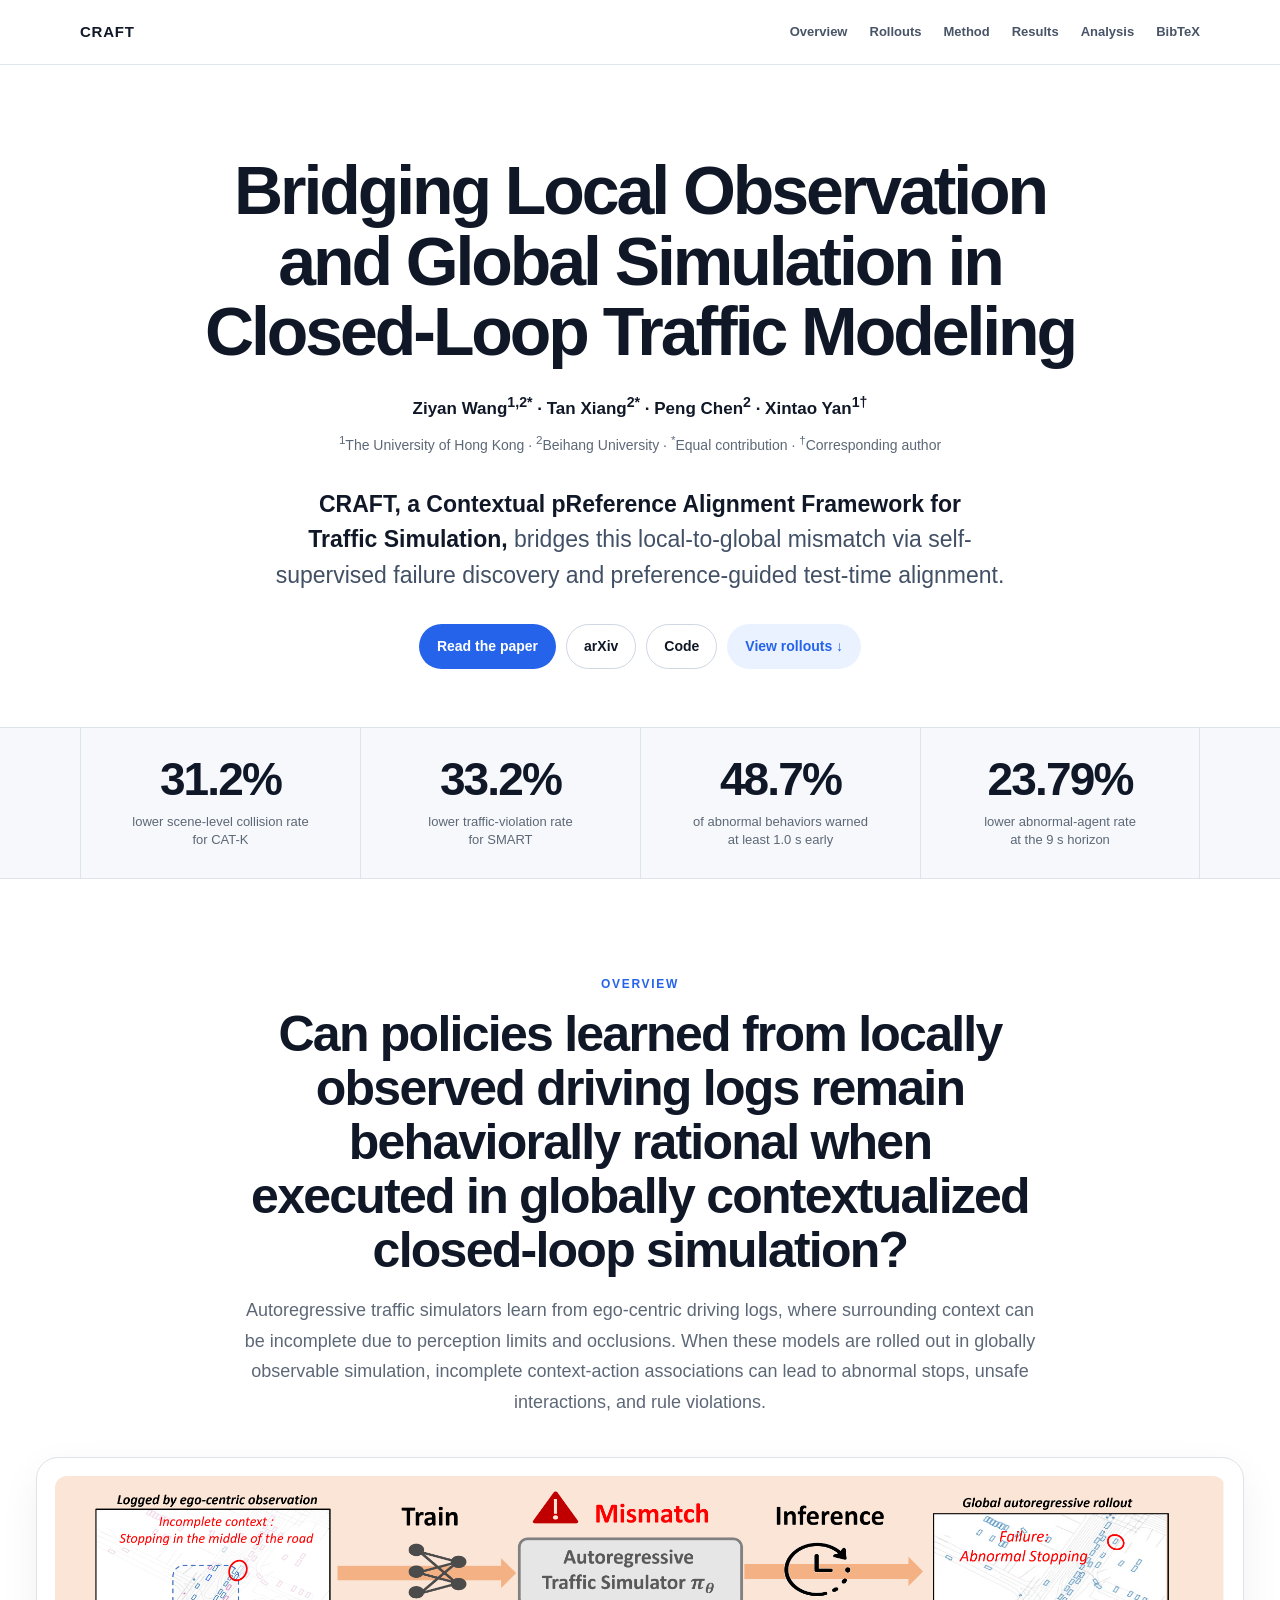
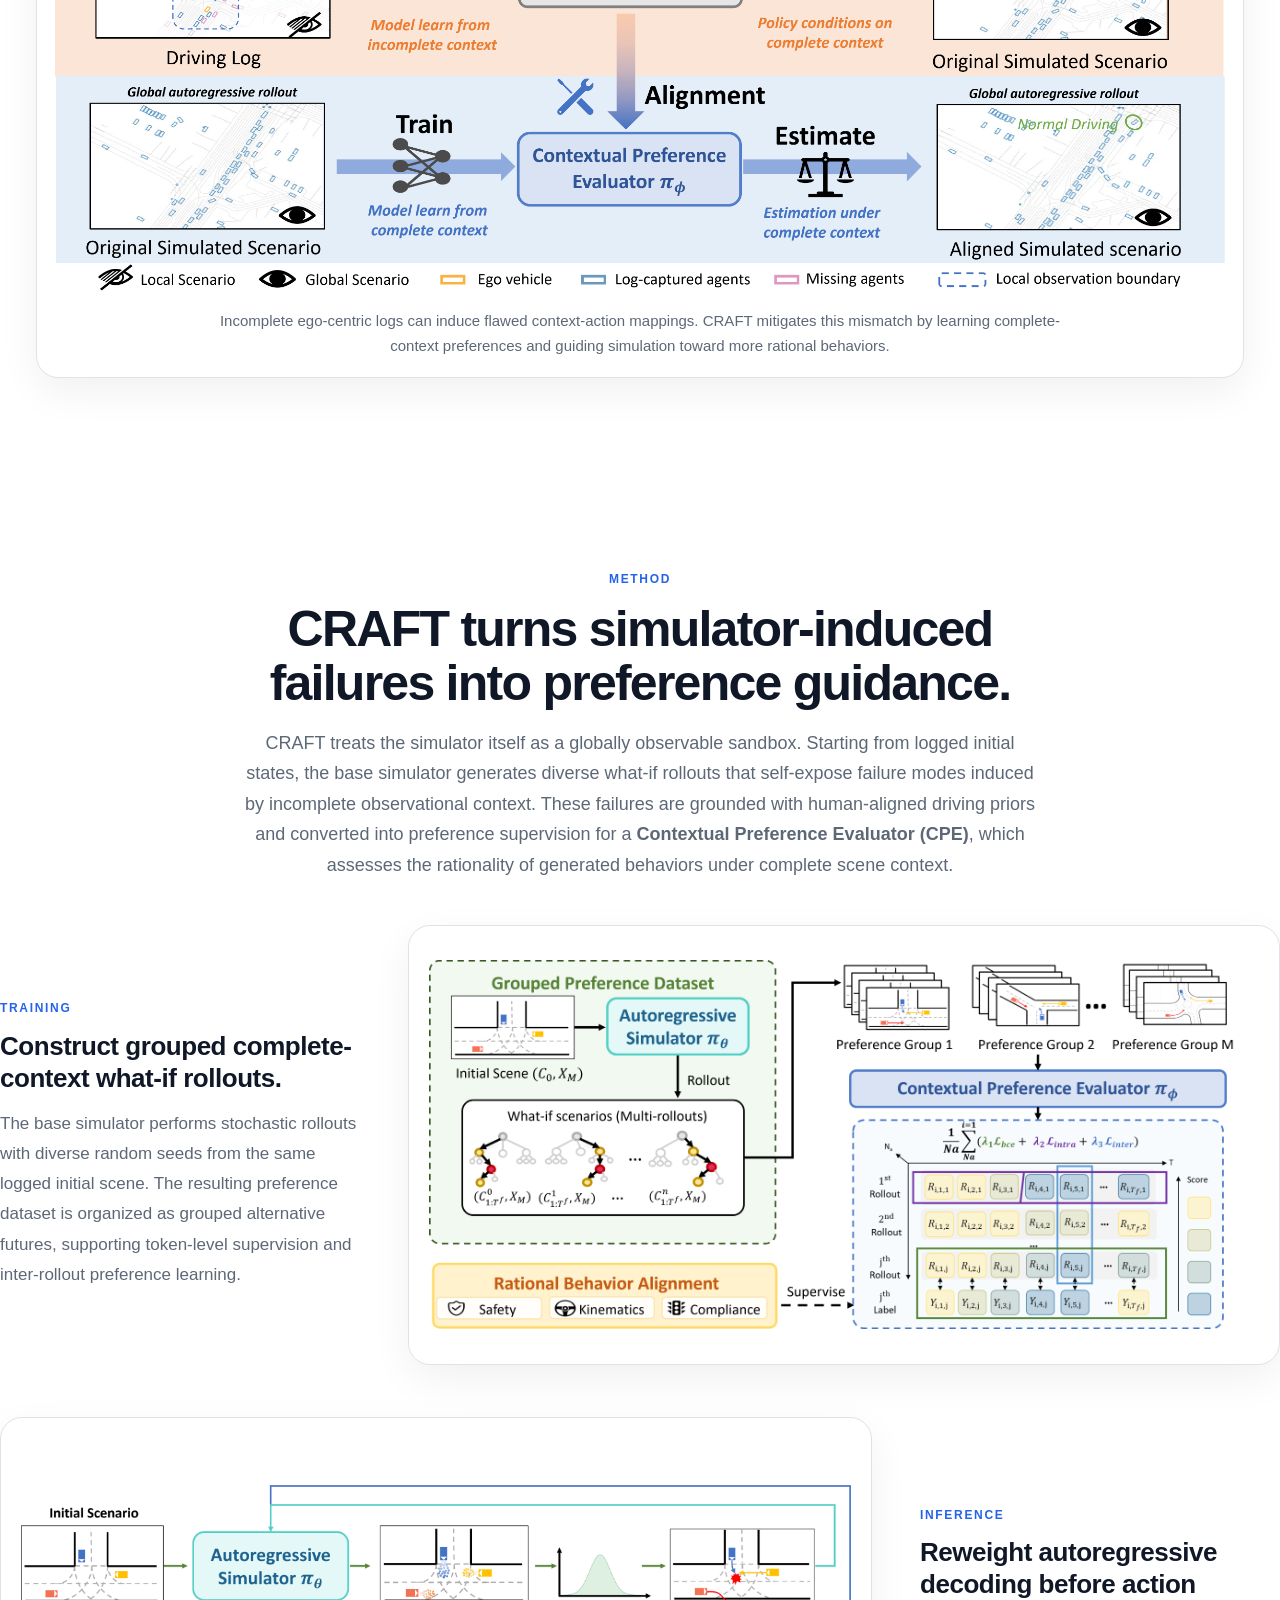
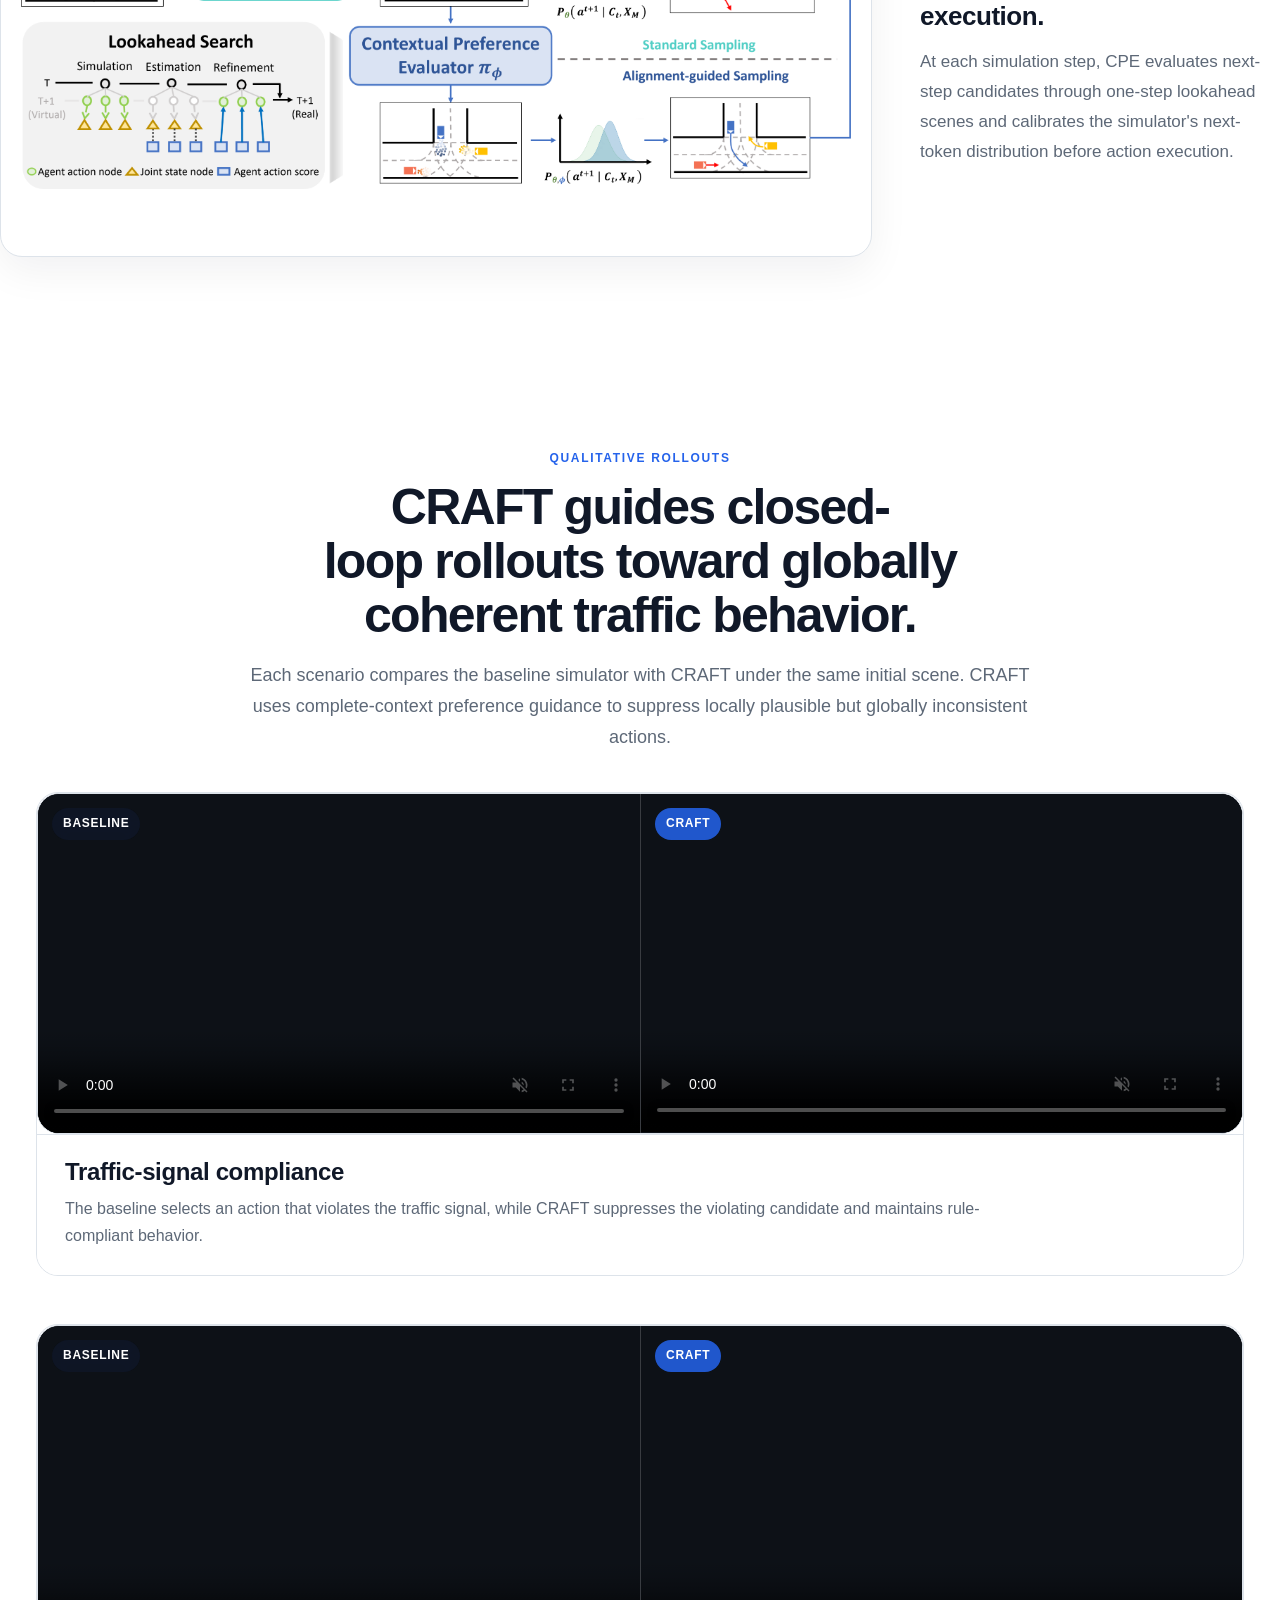
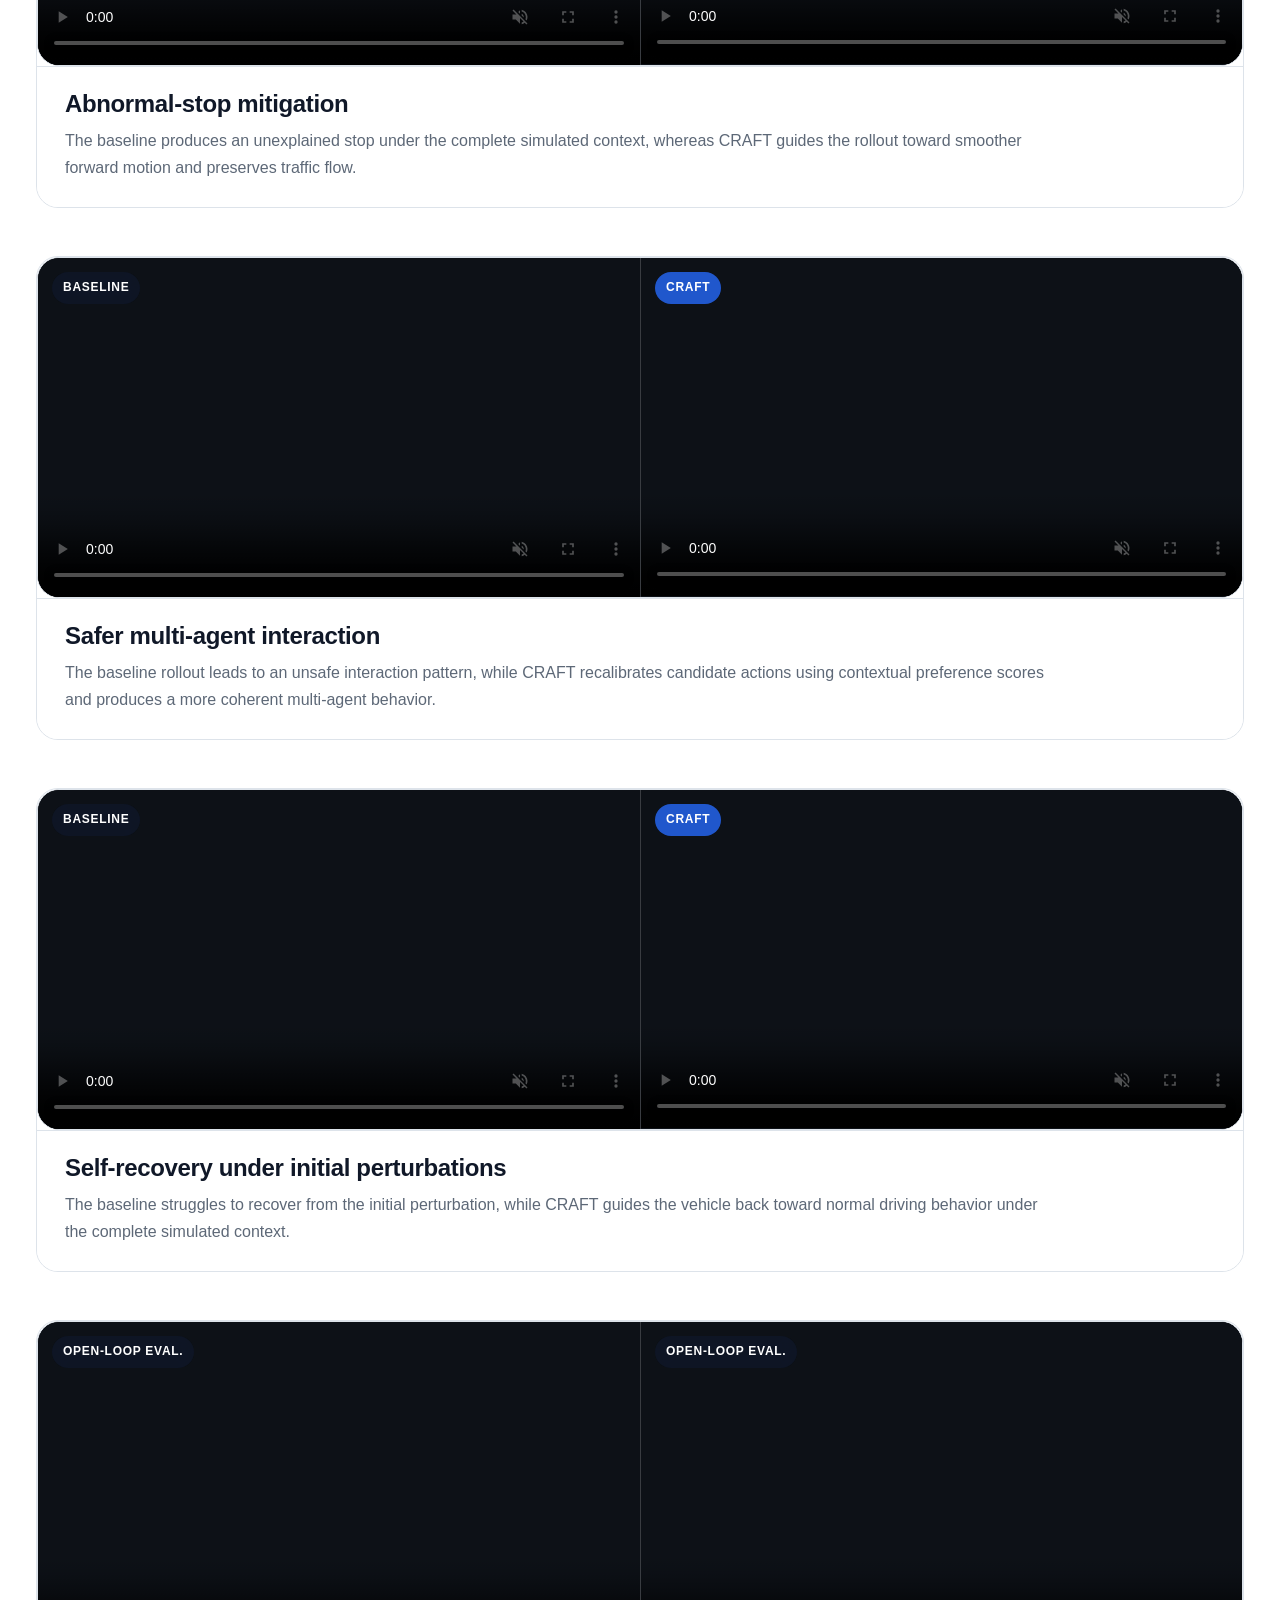
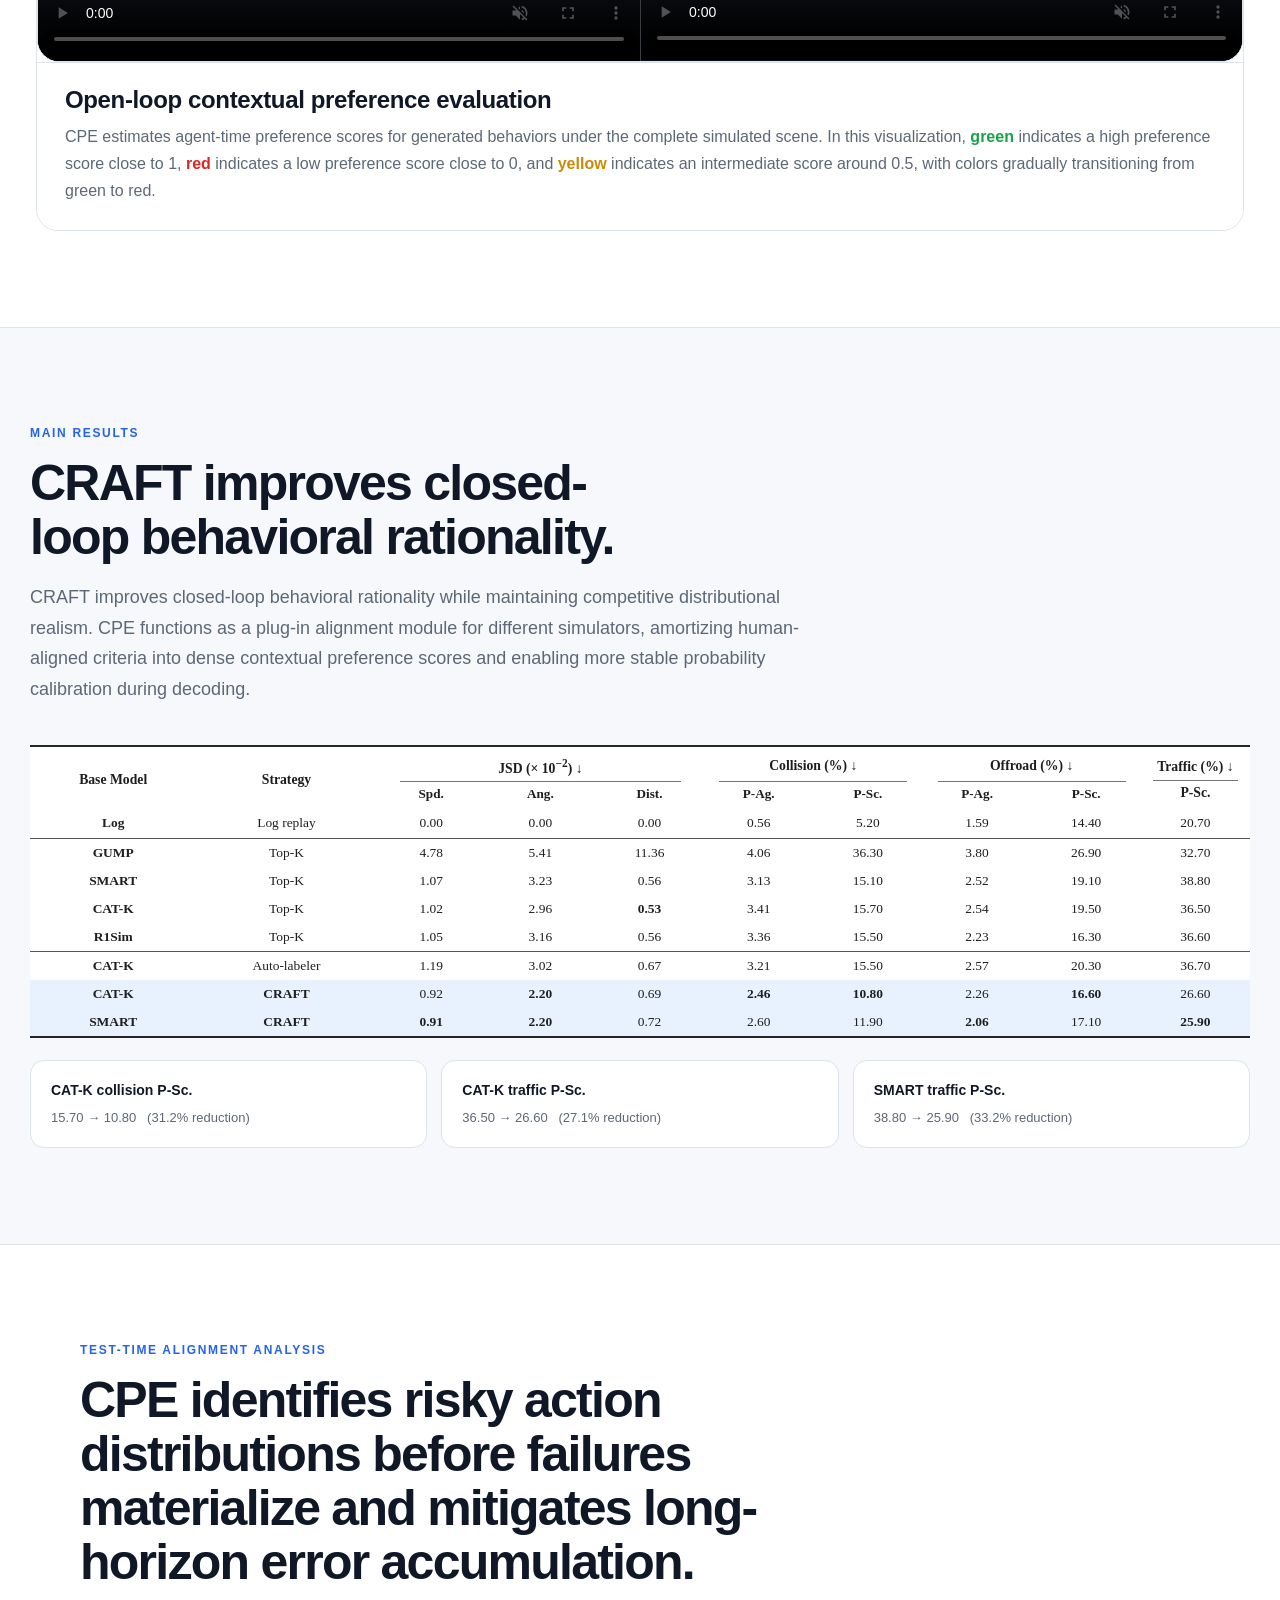
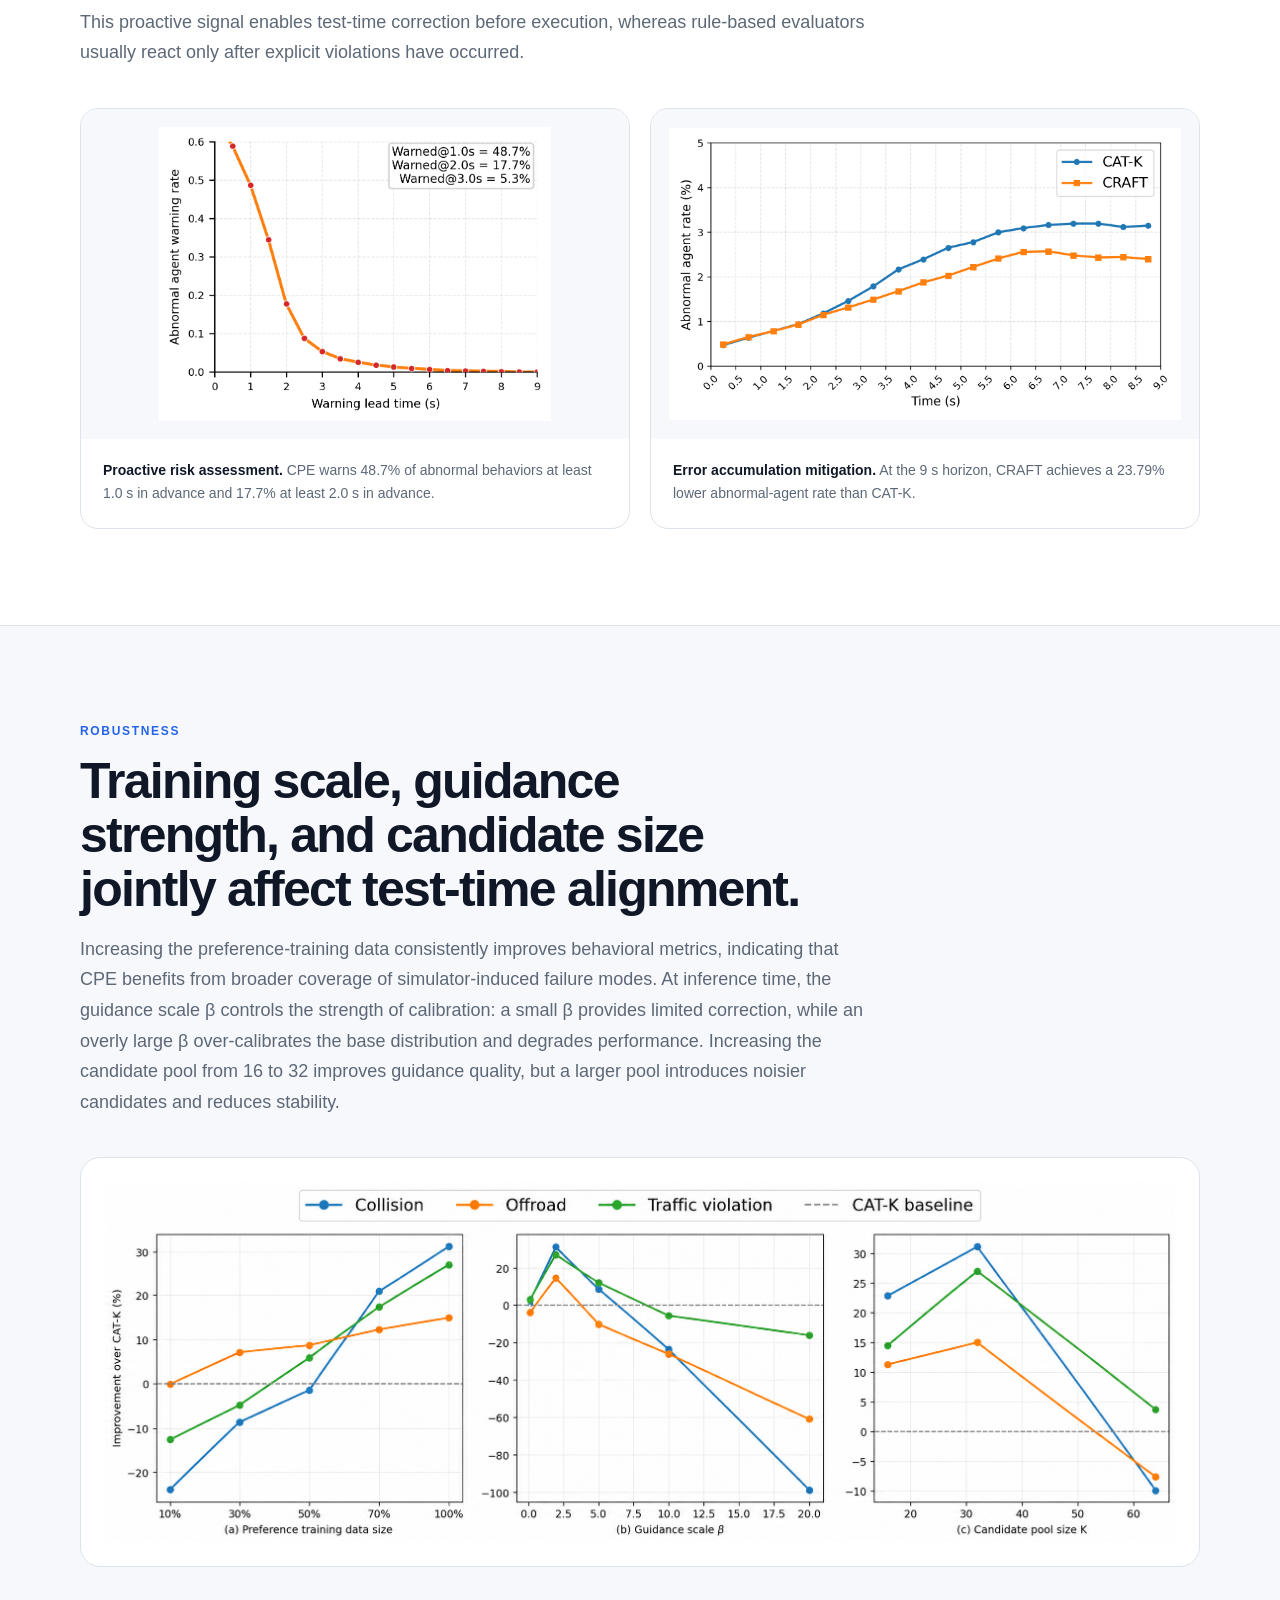
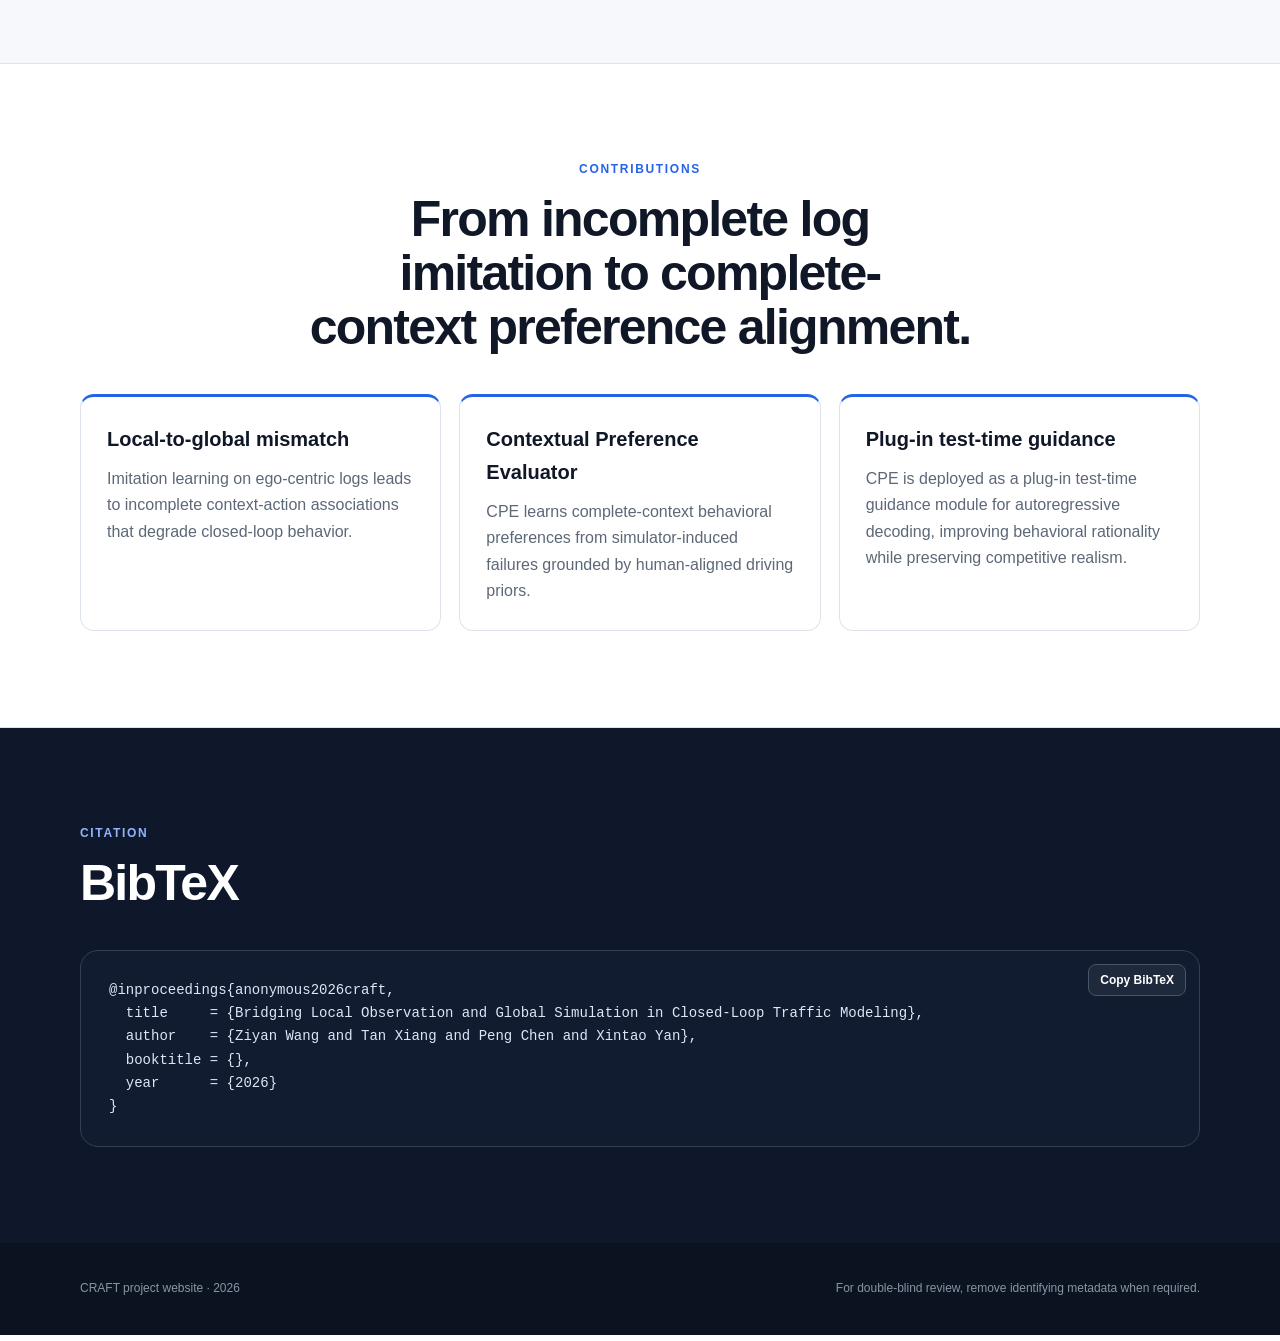
==== commit 8d1f57f1: "Changes to be committed: 	modified:   index.html 	modified:   style.css" ====
--- a/index.html
+++ b/index.html
@@ -287,33 +287,38 @@
             </div>
           </article>
 
-        <div class="extra-video-grid" aria-label="Additional rollout videos">
-          <article class="extra-video-card extra-video-open-loop">
-            <div class="extra-video-label">Open-loop Eval.</div>
-            <video autoplay muted loop playsinline controls preload="metadata" poster="assets/open_loop_1_poster.jpg">
-              <source src="Open_loop_evaluation/collision risk_crop.mp4" type="video/mp4" />
-            </video>
-          </article>
-
-          <article class="extra-video-card extra-video-open-loop">
-            <div class="extra-video-label">Open-loop Eval.</div>
-            <video autoplay muted loop playsinline controls preload="metadata" poster="assets/open_loop_2_poster.jpg">
-              <source src="Open_loop_evaluation/rule violation_crop.mp4" type="video/mp4" />
-            </video>
-          </article>
-
-          <article class="extra-video-card">
-            <video autoplay muted loop playsinline controls preload="metadata" poster="assets/craft_sim_1_poster.jpg">
-              <source src="assets/Stability under Extreme Geometric Topologies_ours_crop.mp4" type="video/mp4" />
-            </video>
-          </article>
-
-          <article class="extra-video-card">
-            <video autoplay muted loop playsinline controls preload="metadata" poster="assets/craft_sim_2_poster.jpg">
-              <source src="assets/Logical Compliance_ours_crop.mp4" type="video/mp4" />
-            </video>
-          </article>
-        </div>
+        <!-- Scenario 5 -->
+          <article class="comparison-card comparison-card-open-loop">
+            <div class="comparison-video-row">
+              <div class="comparison-video comparison-open-loop">
+                <div class="comparison-label">Open-loop Eval.</div>
+                <video autoplay muted loop playsinline controls preload="metadata" poster="assets/open_loop_1_poster.jpg">
+                  <source src="Open_loop_evaluation/collision risk_crop.mp4" type="video/mp4" />
+                </video>
+              </div>
+
+              <div class="comparison-video comparison-open-loop">
+                <div class="comparison-label">Open-loop Eval.</div>
+                <video autoplay muted loop playsinline controls preload="metadata" poster="assets/open_loop_2_poster.jpg">
+                  <source src="Open_loop_evaluation/rule violation_crop.mp4" type="video/mp4" />
+                </video>
+              </div>
+            </div>
+
+            <div class="comparison-desc">
+              <h3>Open-loop contextual preference evaluation</h3>
+              <p>
+                CPE estimates agent-time preference scores for generated behaviors
+                under the complete simulated scene. In this visualization,
+                <span class="score-word score-green">green</span> indicates a high preference
+                score close to 1,
+                <span class="score-word score-red">red</span> indicates a low preference
+                score close to 0, and
+                <span class="score-word score-yellow">yellow</span> indicates an intermediate
+                score around 0.5, with colors gradually transitioning from green to red.
+              </p>
+            </div>
+          </article>
 
       </div>
     </section>
--- a/style.css
+++ b/style.css
@@ -1246,4 +1246,40 @@
     border-radius: 16px;
   }
 }
-
+.score-word,
+.score-legend span {
+  font-weight: 800;
+}
+
+.score-green {
+  color: #16a34a;
+}
+
+.score-yellow {
+  color: #ca8a04;
+}
+
+.score-red {
+  color: #dc2626;
+}
+
+.score-legend {
+  display: flex;
+  max-width: 460px;
+  margin-top: 14px;
+  align-items: center;
+  gap: 10px;
+  color: var(--muted);
+  font-size: 12px;
+  font-weight: 700;
+}
+
+.score-gradient {
+  flex: 1;
+  height: 9px;
+  border-radius: 999px;
+  background: linear-gradient(90deg, #16a34a 0%, #facc15 50%, #dc2626 100%);
+}
+.comparison-card-open-loop .comparison-desc p {
+  max-width: 1500px;
+}
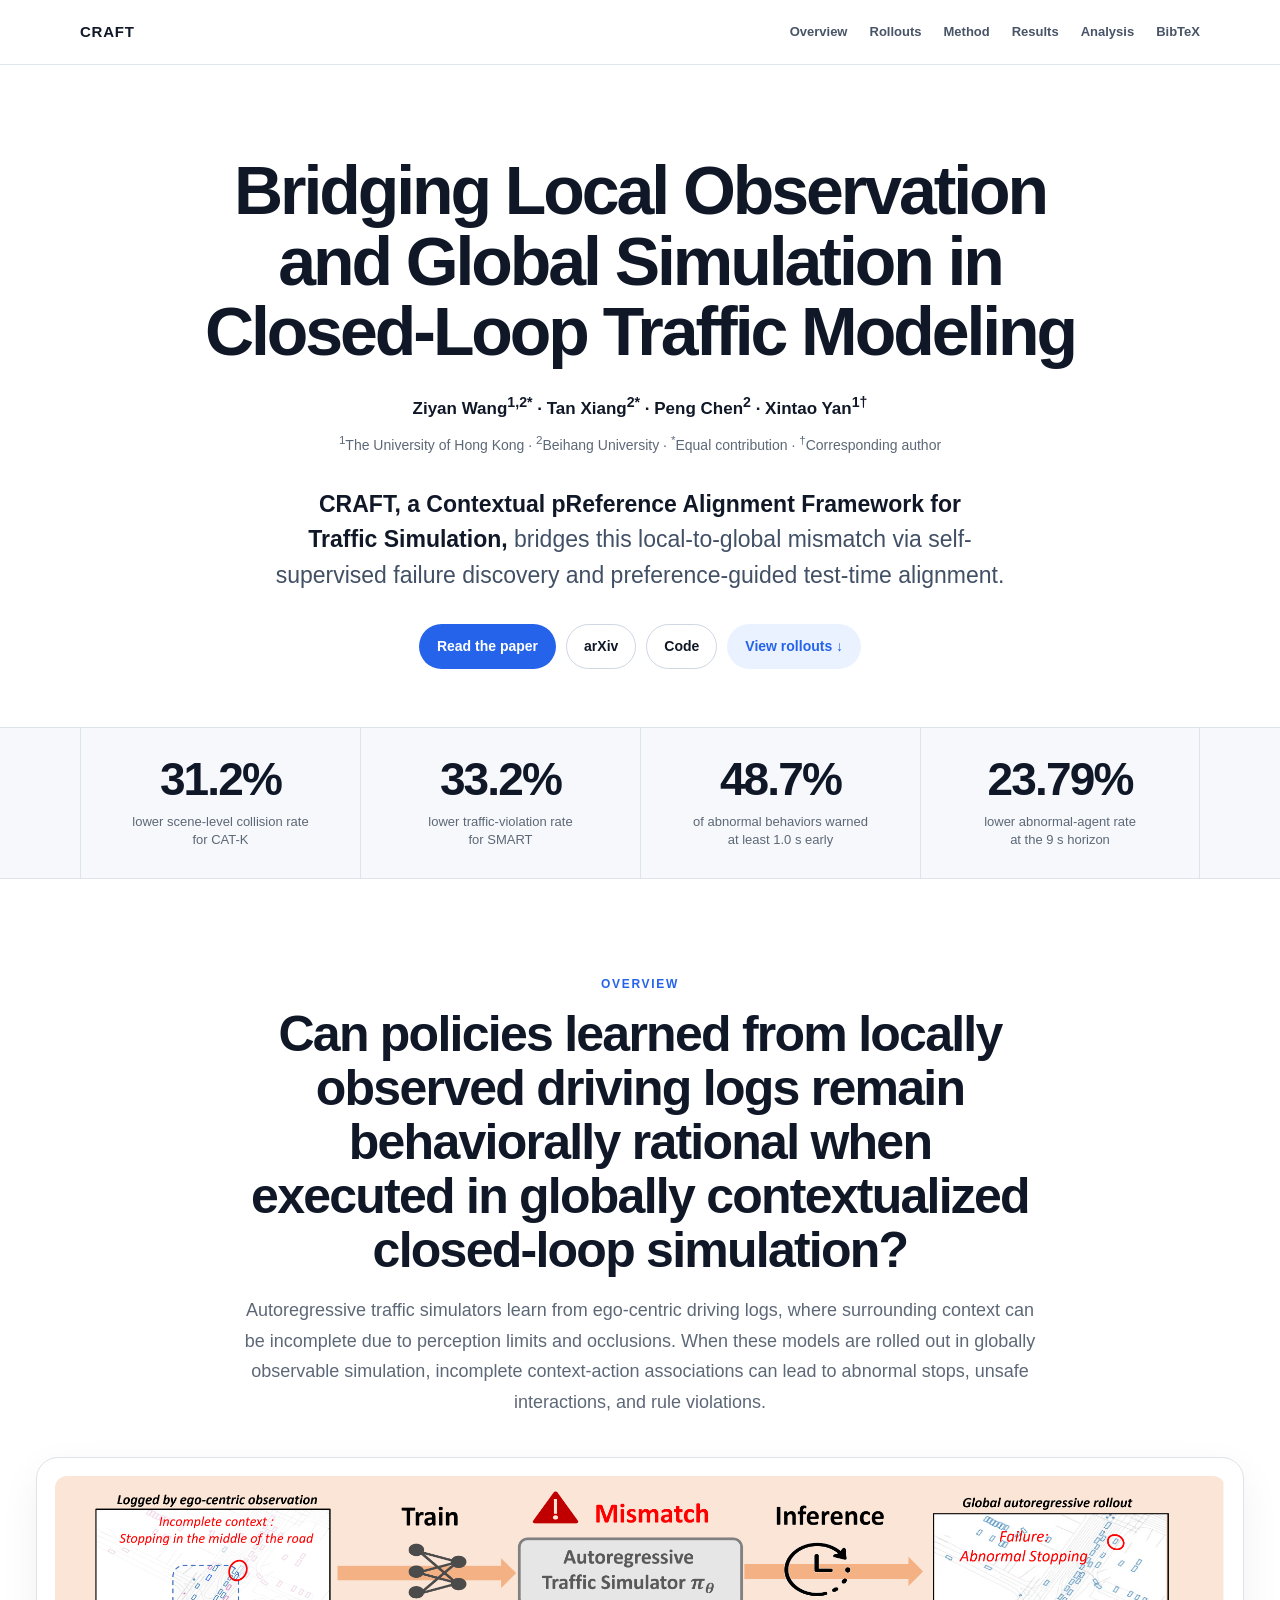
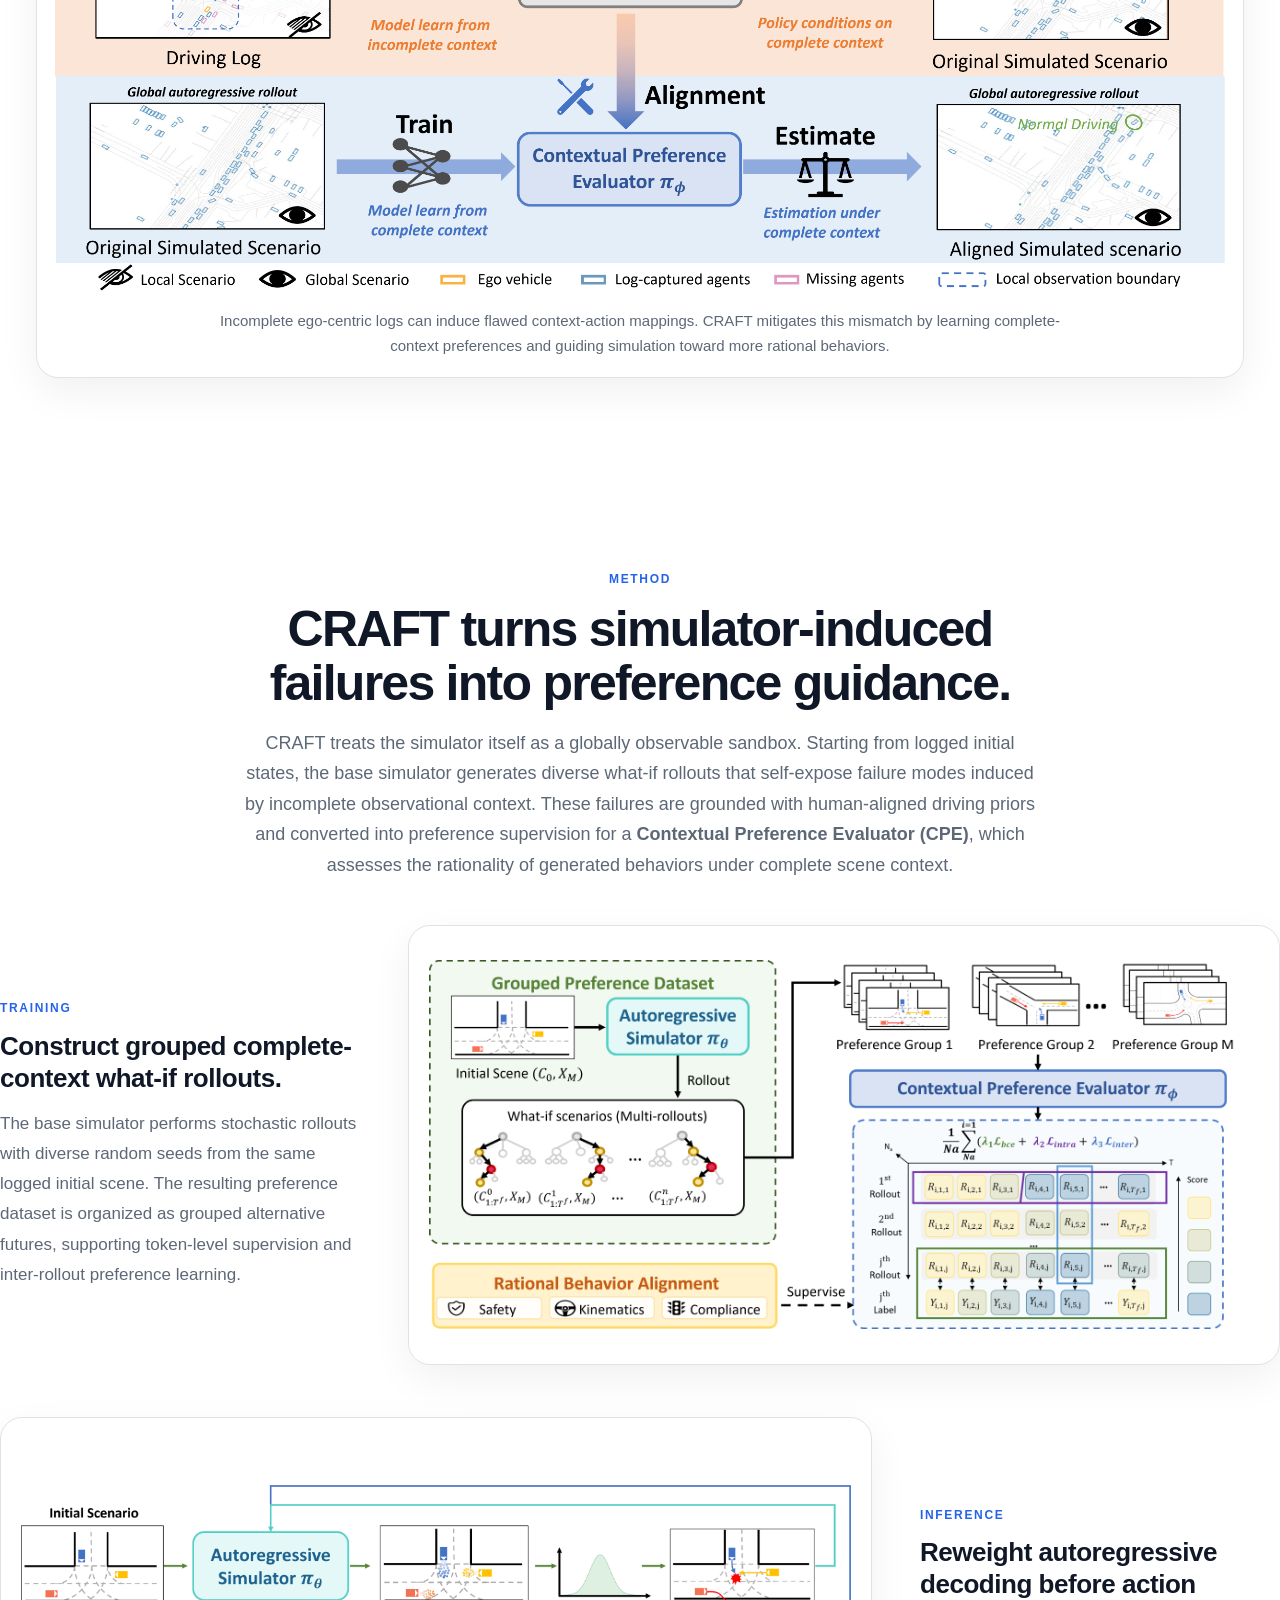
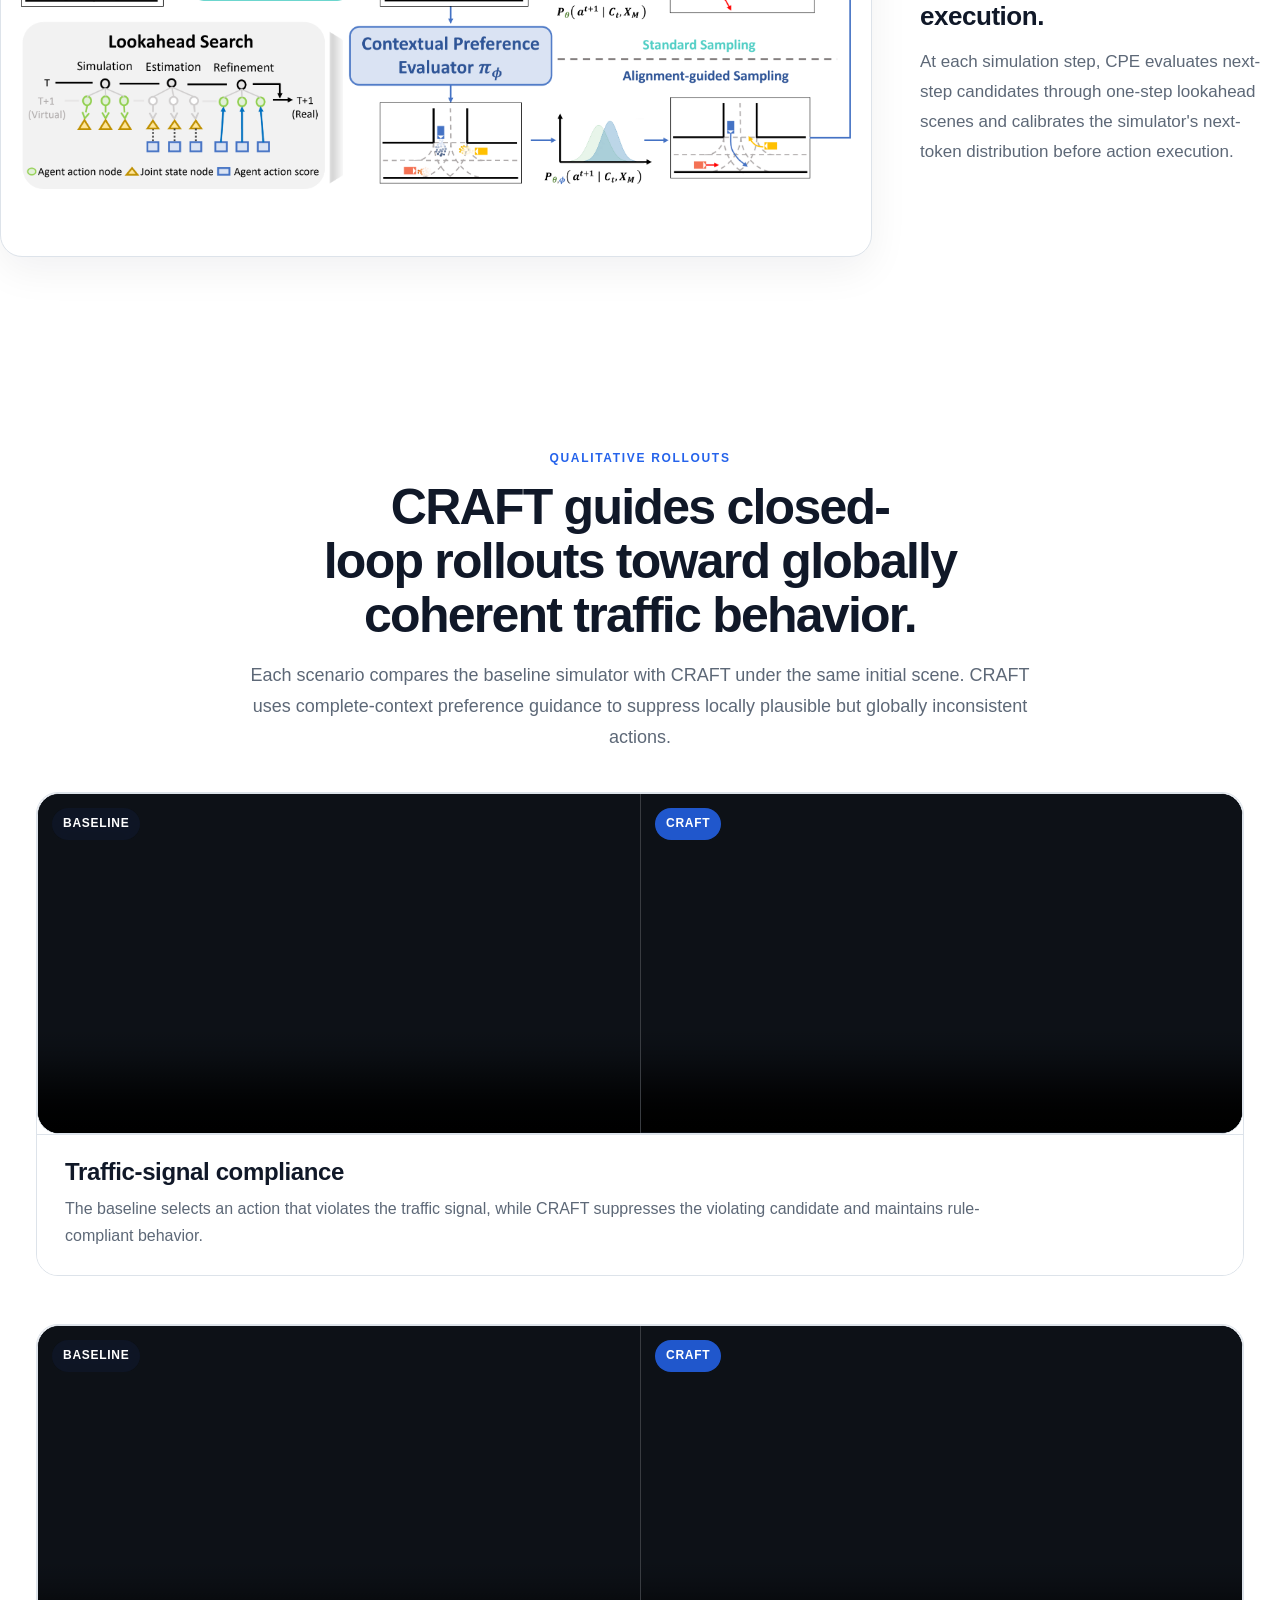
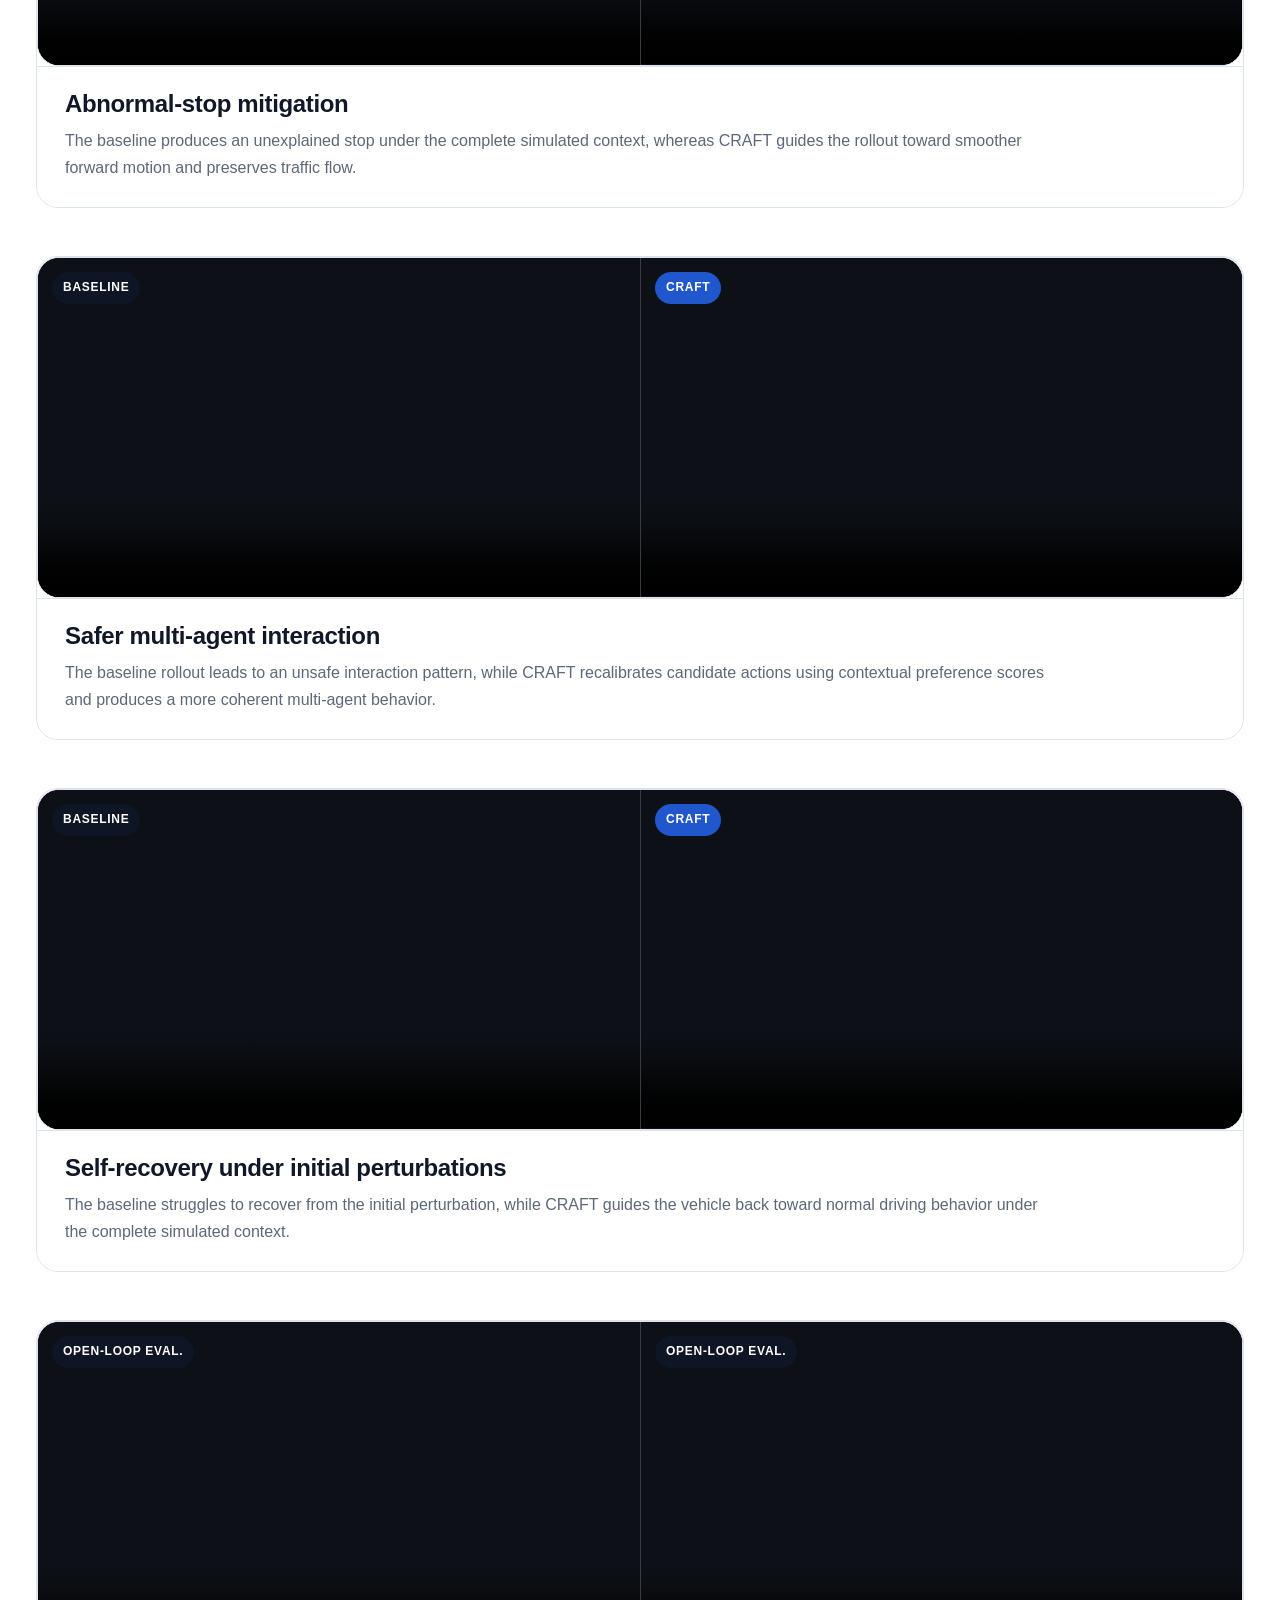
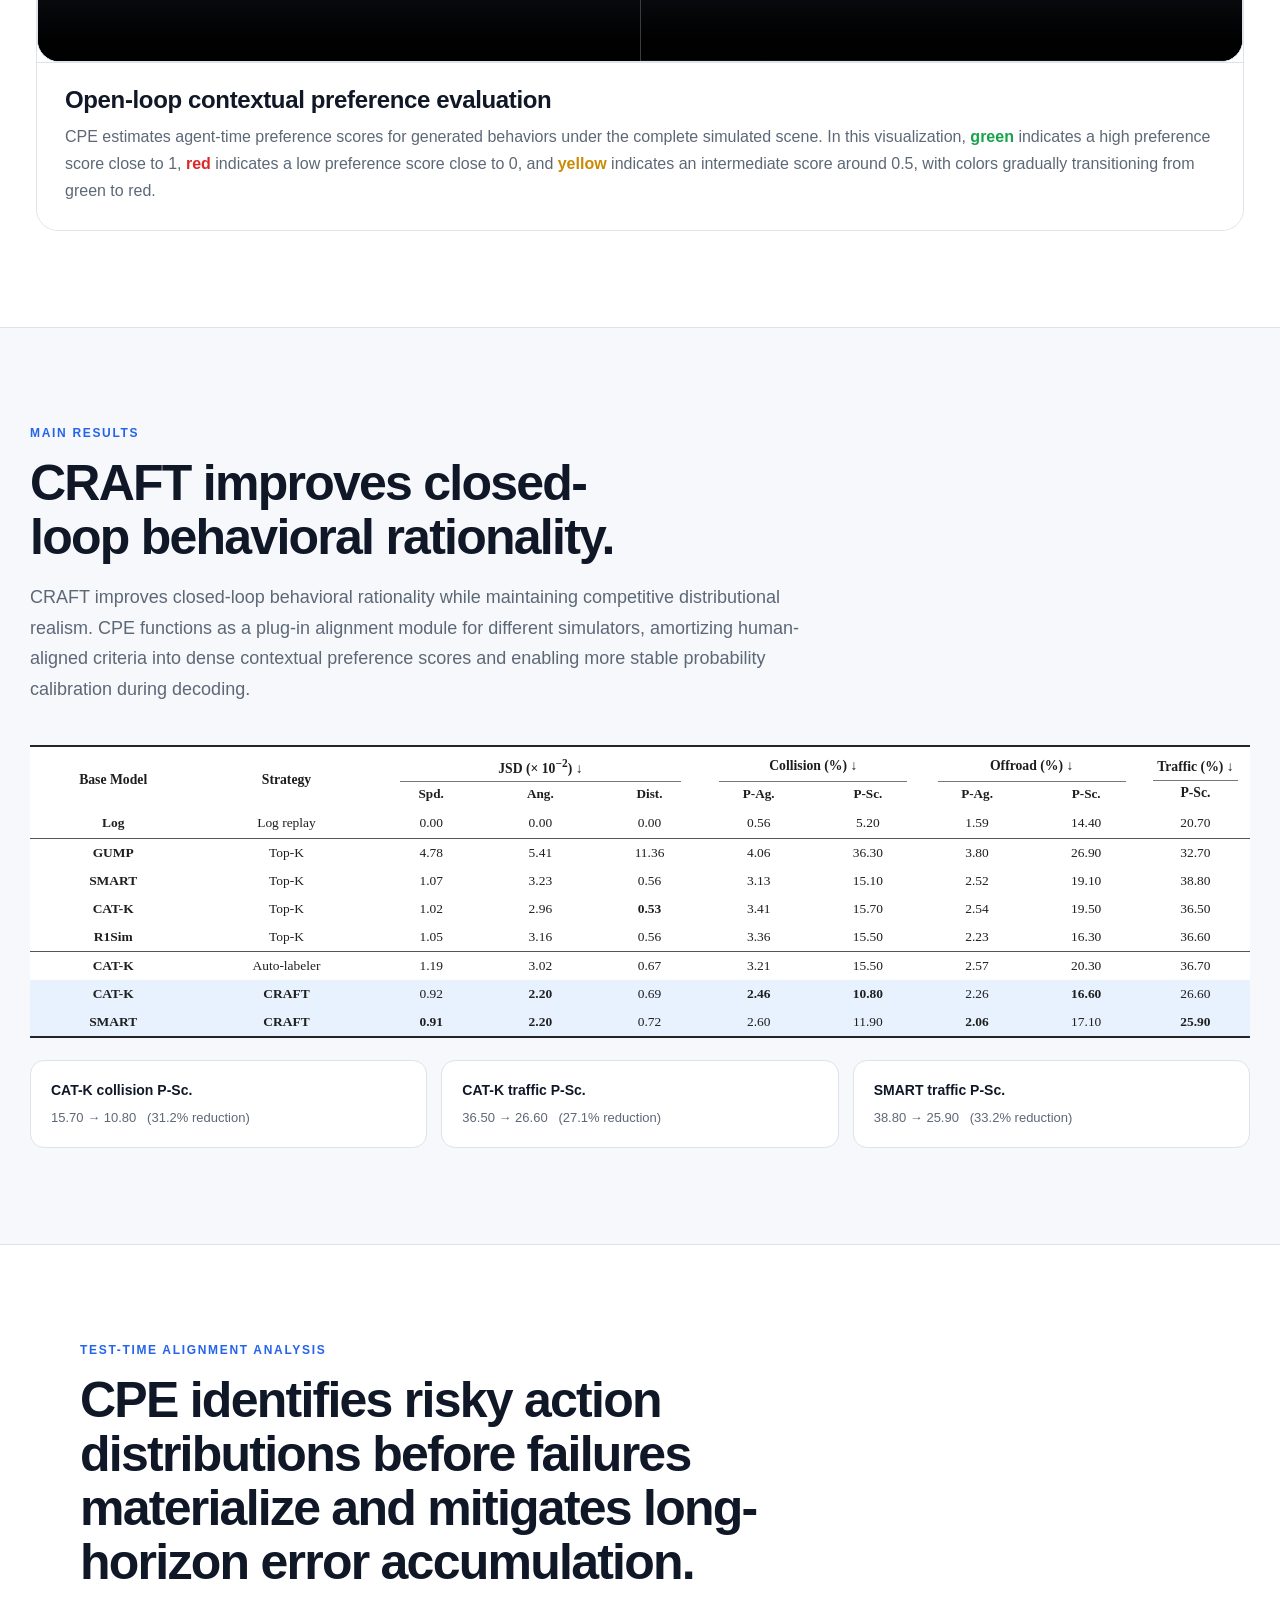
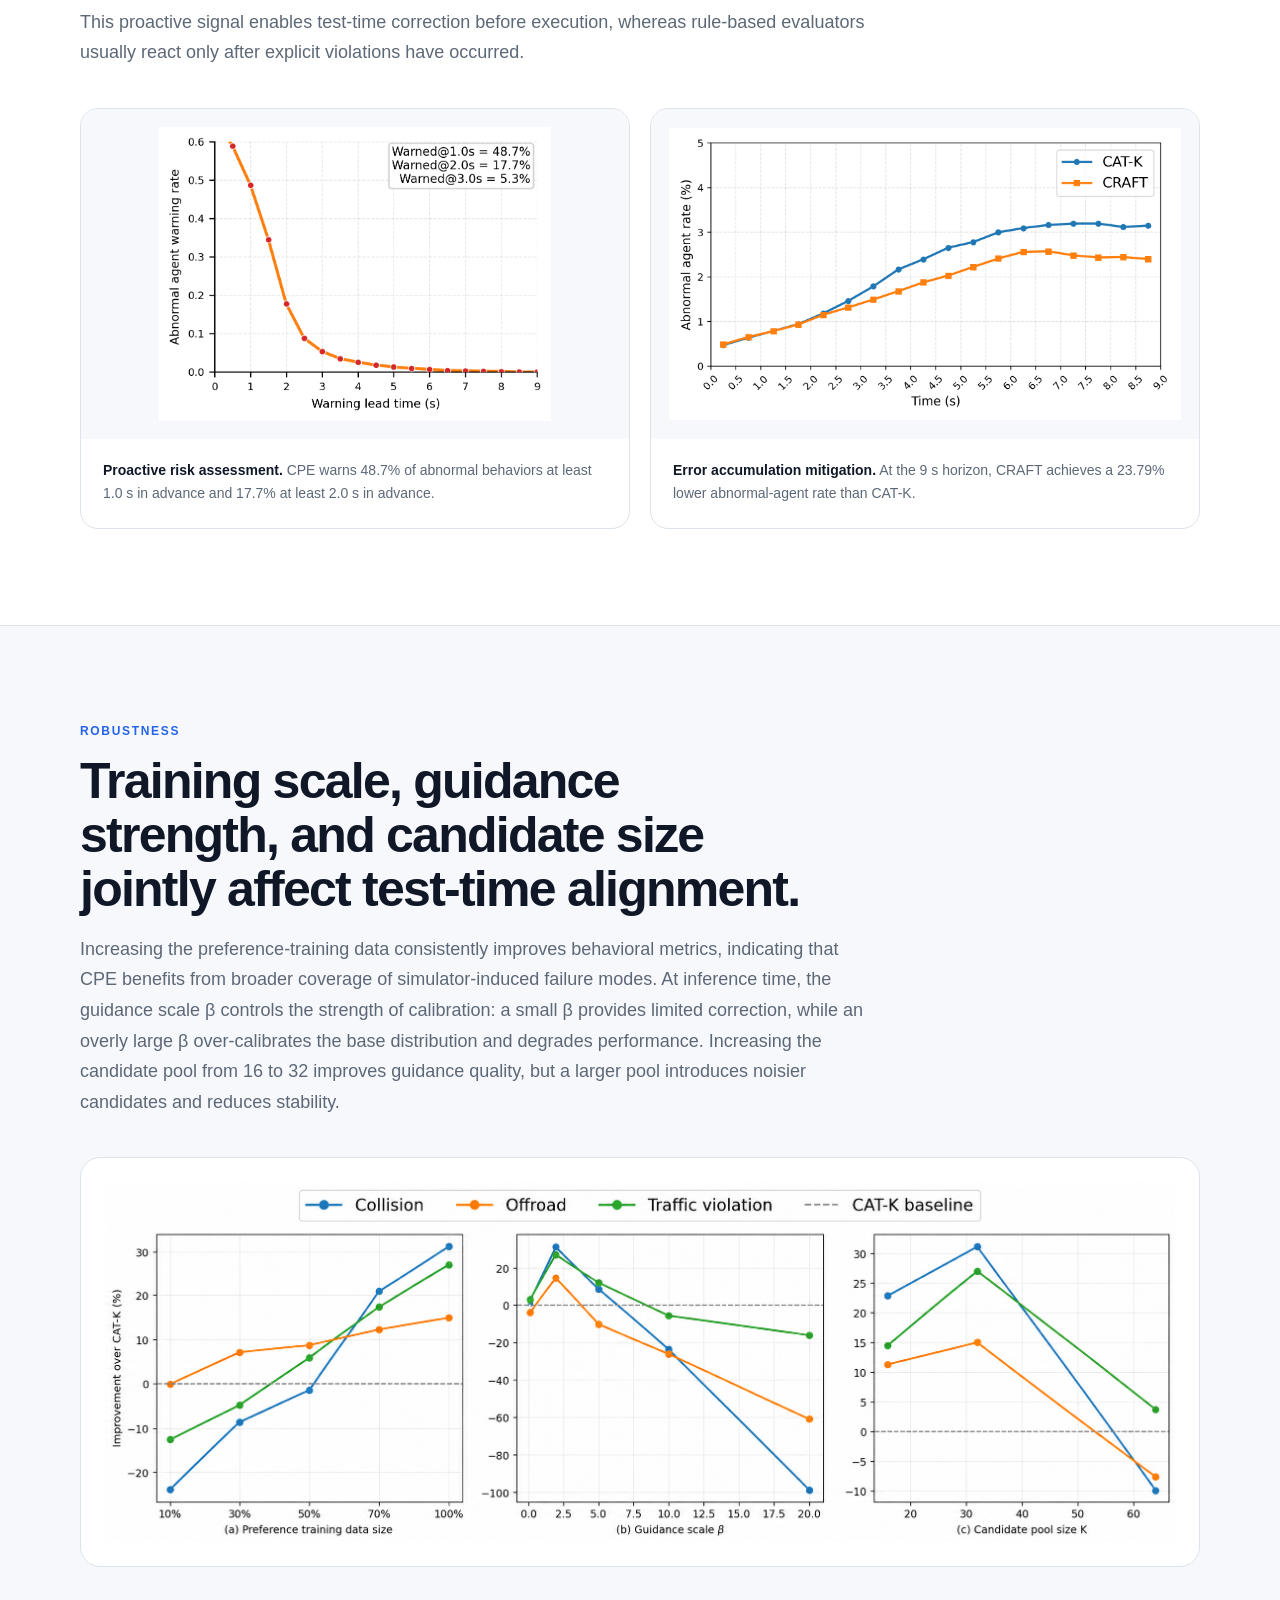
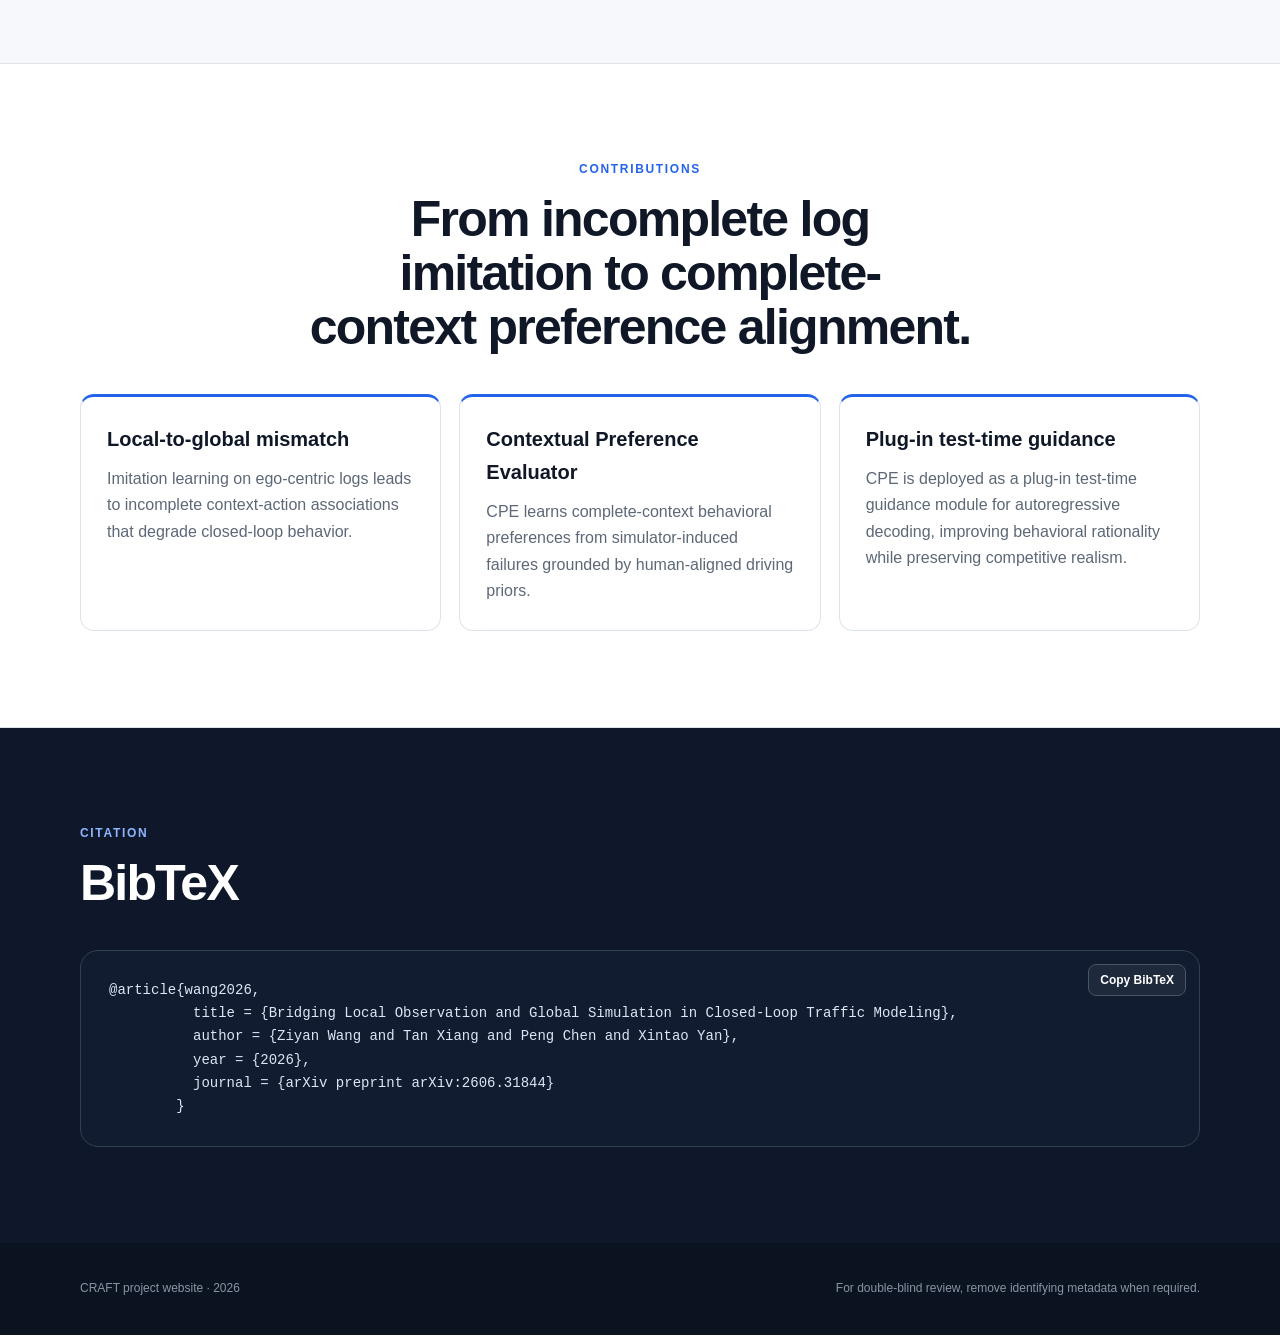
==== commit ab9e4db8: "Changes to be committed: 	modified:   index.html" ====
--- a/index.html
+++ b/index.html
@@ -63,7 +63,7 @@
 
         <div class="hero-actions">
           <a class="button button-primary" href="#">Read the paper</a>
-          <a class="button button-secondary" href="#">arXiv</a>
+          <a class="button button-secondary" href="http://arxiv.org/abs/2606.31844">arXiv</a>
           <a class="button button-secondary" href="#">Code</a>
           <a class="button button-ghost" href="#rollouts">View rollouts ↓</a>
         </div>
@@ -613,12 +613,12 @@
             Copy BibTeX
           </button>
 
-          <pre id="bibtex"><code>@inproceedings{anonymous2026craft,
-  title     = {Bridging Local Observation and Global Simulation in Closed-Loop Traffic Modeling},
-  author    = {Ziyan Wang and Tan Xiang and Peng Chen and Xintao Yan},
-  booktitle = {},
-  year      = {2026}
-}</code></pre>
+          <pre id="bibtex"><code>@article{wang2026,
+          title = {Bridging Local Observation and Global Simulation in Closed-Loop Traffic Modeling},
+          author = {Ziyan Wang and Tan Xiang and Peng Chen and Xintao Yan},
+          year = {2026},
+          journal = {arXiv preprint arXiv:2606.31844}
+        }</code></pre>
         </div>
       </div>
     </section>
